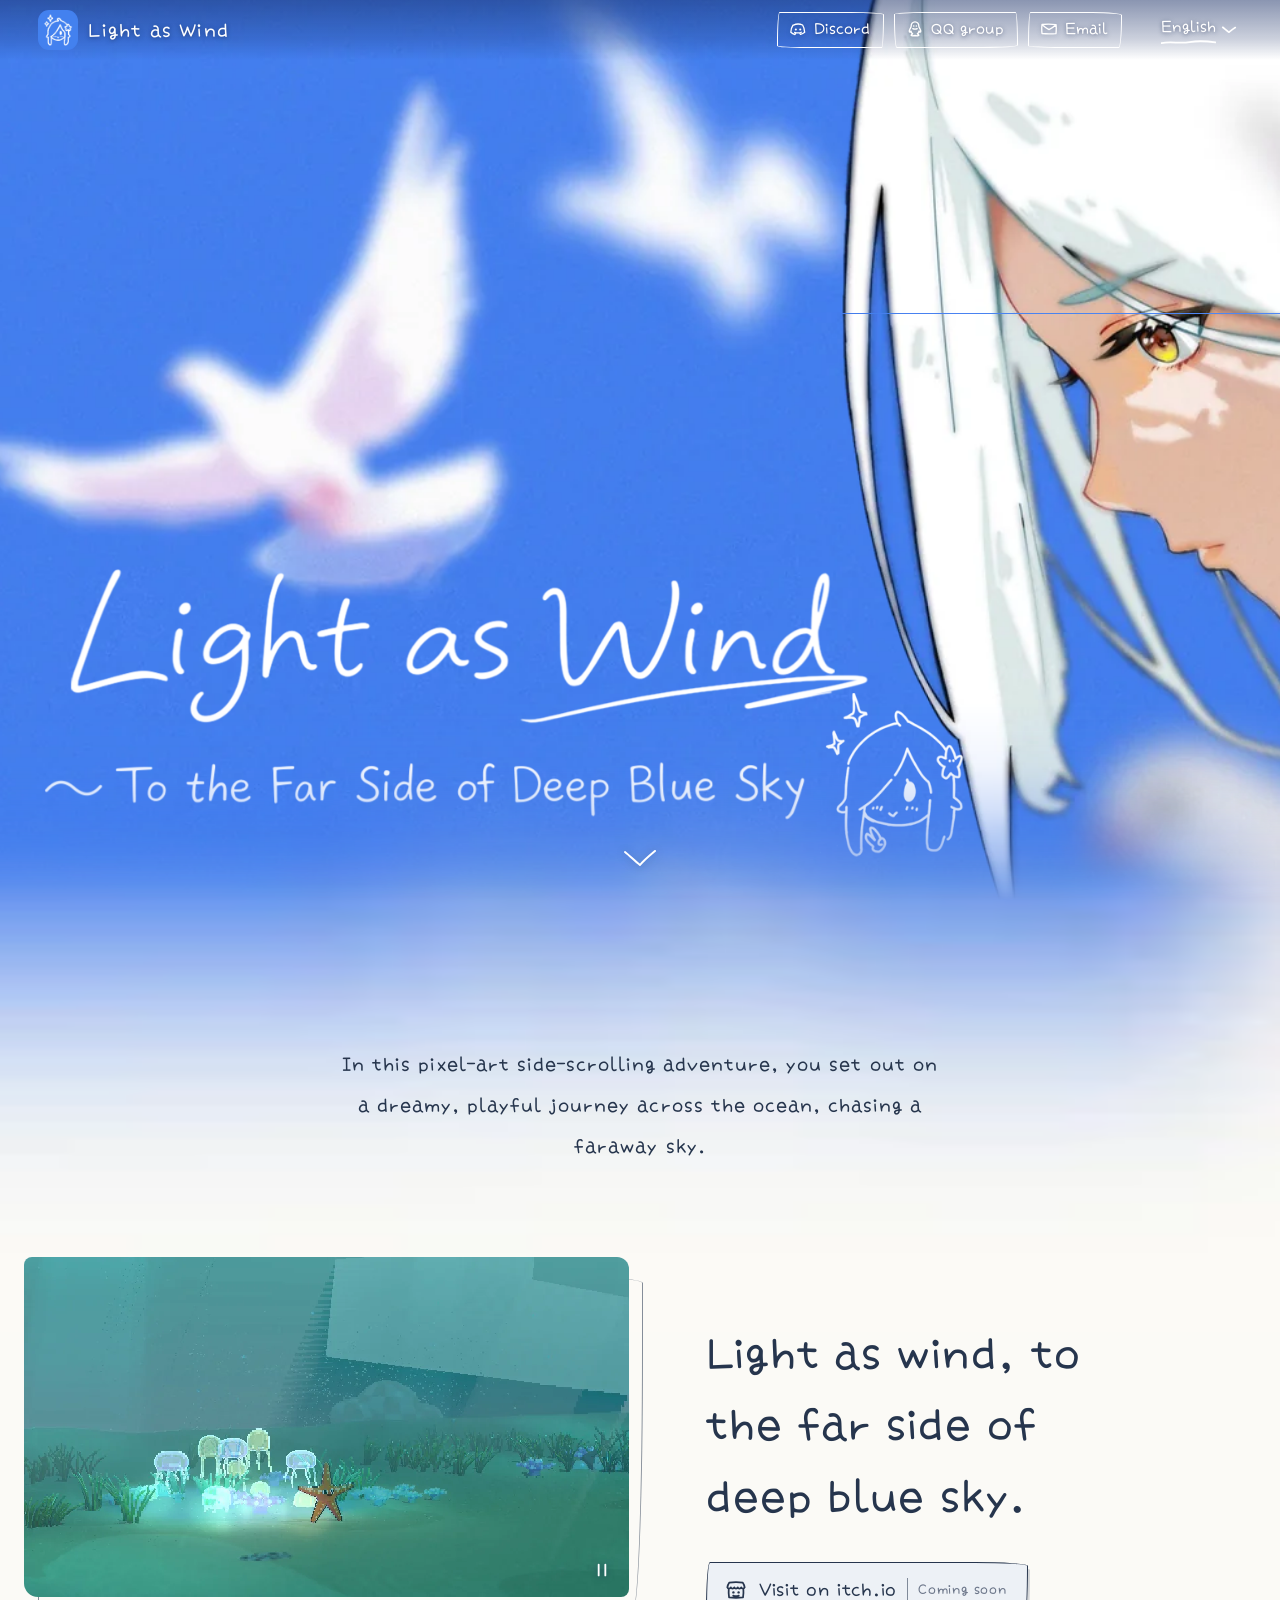
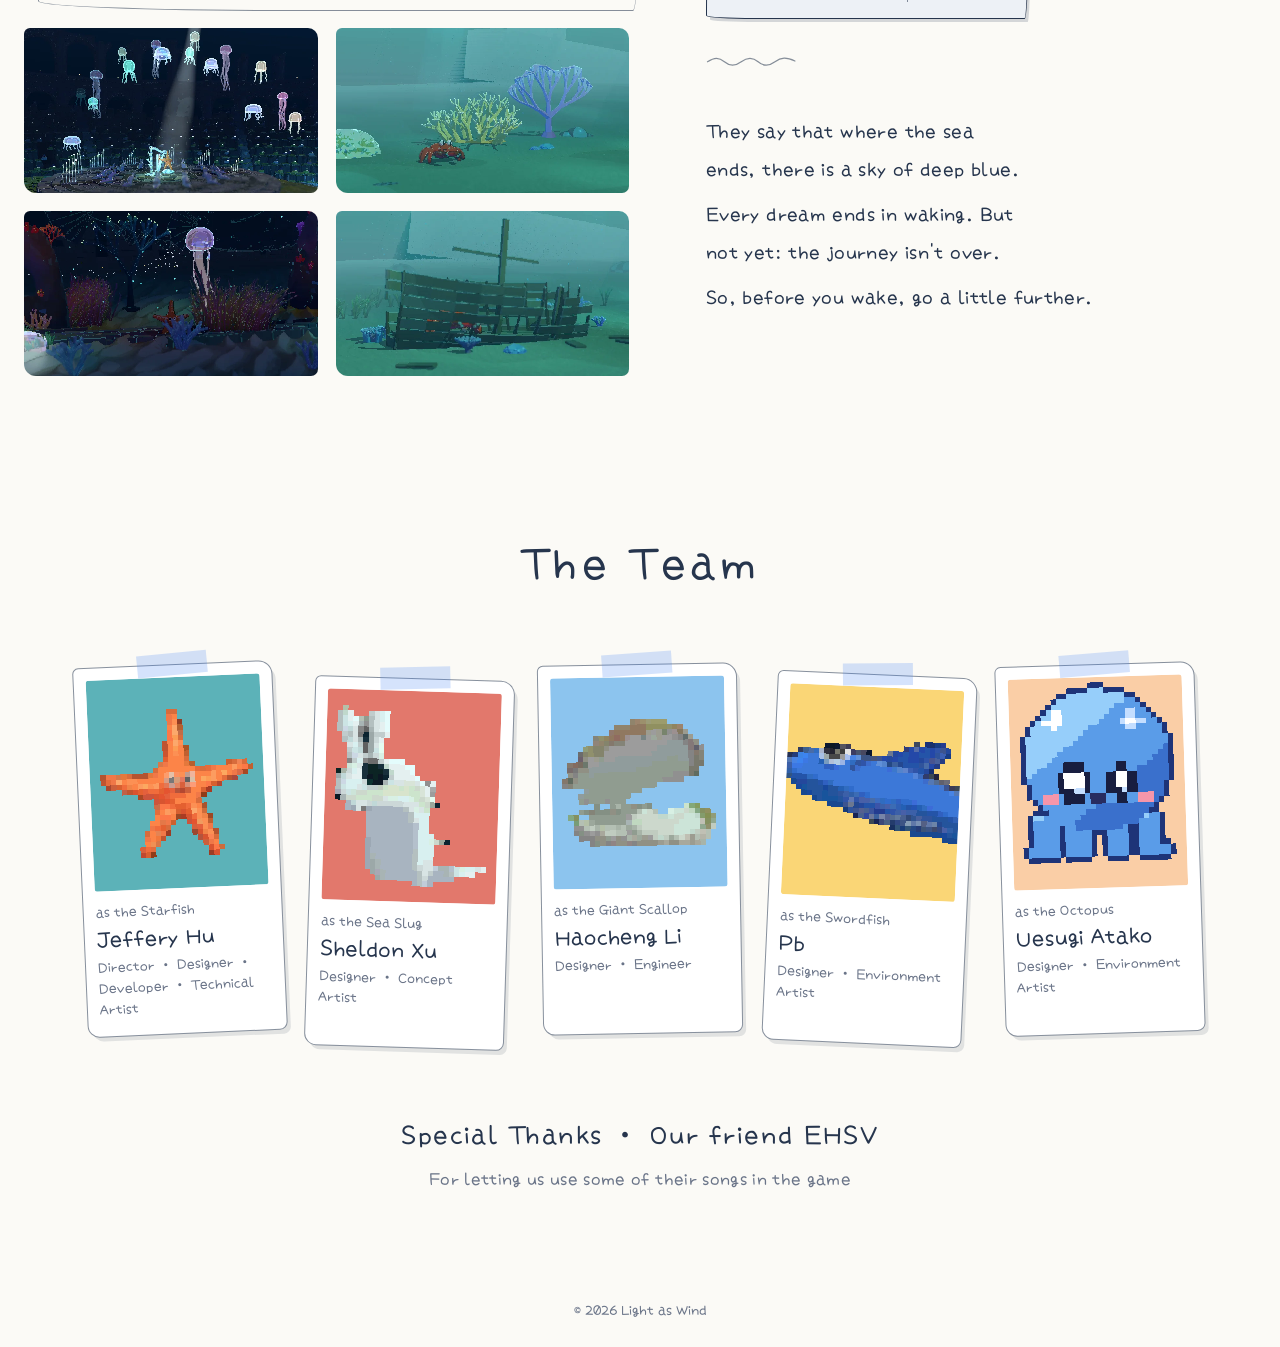
==== index.html @ ed479313 "Centre the two-line intro right under the poster Co-Authored-By: Claude Opus 5.5 <noreply@anthropic." ====
<!doctype html>
<html lang="zh-CN" data-lang="zh">
<head>
<meta charset="utf-8">
<meta name="viewport" content="width=device-width, initial-scale=1, viewport-fit=cover">
<title>愿此身如风 · Light as Wind</title>
<meta name="description" content="《愿此身如风》Light as Wind — 一款像素风横版冒险游戏：穿过海洋，追寻远方的天空。A dreamy pixel-art side-scrolling adventure across the ocean, toward a faraway sky.">
<link rel="canonical" href="https://lightaswind.com/">
<meta name="theme-color" content="#4381ef">
<meta name="color-scheme" content="light">

<meta property="og:type" content="website">
<meta property="og:site_name" content="Light as Wind · 愿此身如风">
<meta property="og:title" content="愿此身如风 · Light as Wind">
<meta property="og:description" content="愿此身如风，去往天空深蓝的彼方。A dreamy pixel-art side-scrolling adventure across the ocean, toward a faraway sky.">
<meta property="og:url" content="https://lightaswind.com/">
<meta property="og:image" content="https://lightaswind.com/og-en.jpg">
<meta property="og:image:width" content="1200">
<meta property="og:image:height" content="630">
<meta property="og:image:alt" content="Light as Wind poster: a white-haired girl in profile against a blue sky with white doves">
<meta property="og:locale" content="zh_CN">
<meta property="og:locale:alternate" content="en_US">
<meta name="twitter:card" content="summary_large_image">
<meta name="twitter:title" content="愿此身如风 · Light as Wind">
<meta name="twitter:description" content="Light as wind, to the far side of deep blue sky. A dreamy pixel-art side-scrolling adventure across the ocean.">
<meta name="twitter:image" content="https://lightaswind.com/og-en.jpg">

<link rel="icon" href="/favicon.ico" sizes="any">
<link rel="icon" href="/assets/icons/favicon-32.png" type="image/png" sizes="32x32">
<link rel="apple-touch-icon" href="/assets/icons/apple-touch-icon.png">
<link rel="manifest" href="/site.webmanifest">

<script>
  // Pick the language before first paint: saved choice, else the browser's.
  (function () {
    var ok = { zh: 1, en: 1, ja: 1, ko: 1 }, l = null;
    try { l = localStorage.getItem("law-lang"); } catch (e) {}
    if (!ok[l]) {
      var list = navigator.languages || [navigator.language || "en"];
      for (var i = 0; i < list.length && !ok[l]; i++) {
        var c = String(list[i]).toLowerCase().slice(0, 2);
        if (ok[c]) l = c;
      }
    }
    document.documentElement.setAttribute("data-lang", ok[l] ? l : "en");
  })();
</script>
<link rel="preload" href="/assets/fonts/xiaolai-subset.woff2" as="font" type="font/woff2" crossorigin>
<link rel="stylesheet" href="/assets/site.css">
</head>
<body>
<a class="skip" href="#play" data-i18n="skip">跳到正文</a>

<header class="site-head">
  <a class="brand" href="#top">
    <img src="/assets/icons/brand-96.png" width="40" height="40" alt="">
    <span class="brand-name" data-i18n="title">愿此身如风</span>
  </a>
  <!-- hand-drawn line icons (own drawings, stroke = currentColor) -->
  <nav class="head-links" aria-label="Community">
    <a class="hbtn" href="https://discord.gg/FENe6exc" rel="noopener" target="_blank">
      <svg class="ic" viewBox="0 0 24 24" aria-hidden="true"><path d="M6.6 7.3c3.5-1.7 7.3-1.7 10.9-.1 1.6 2.5 2.4 5.3 2.5 8.7-1.5 1.3-3.2 2.1-5 2.6l-1-1.7M9.4 16.8l-1 1.8c-1.8-.5-3.5-1.3-5-2.7.1-3.3 1-6.2 2.6-8.6M8 16c2.7 1 5.4 1 8.1-.1"/><circle class="dot" cx="9.4" cy="12.6" r="1.25"/><circle class="dot" cx="14.7" cy="12.6" r="1.25"/></svg>
      <span>Discord</span>
    </a>
    <button type="button" class="hbtn" data-copy="153707643" title="153707643">
      <svg class="ic" viewBox="0 0 24 24" aria-hidden="true"><path d="M12 3.4c-3 0-4.7 2.4-4.6 5.3 0 .9-.9 2.2-1.6 3.6-.8 1.6-1 3.3-.2 3.4.5.1 1.1-.6 1.5-1.3.3 1.5 1.1 2.7 2.1 3.4-1 .4-1.9 1-1.9 1.6 0 .8 2.3 1 4.7.4 2.4.6 4.7.4 4.7-.4 0-.6-.9-1.2-1.9-1.6 1-.7 1.8-1.9 2.1-3.4.4.7 1 1.4 1.5 1.3.8-.1.6-1.8-.2-3.4-.7-1.4-1.6-2.7-1.6-3.6.1-2.9-1.6-5.3-4.6-5.3zM9.3 11.6c1.8.8 3.6.8 5.4 0"/><circle class="dot" cx="10.5" cy="8.3" r=".95"/><circle class="dot" cx="13.6" cy="8.3" r=".95"/></svg>
      <span data-i18n="qq">QQ 群</span>
    </button>
    <a class="hbtn" href="mailto:3324557103@qq.com">
      <svg class="ic" viewBox="0 0 24 24" aria-hidden="true"><path d="M3.6 6.6c5.6-.7 11.3-.6 16.9.1.3 3.6.3 7.2-.1 10.8-5.6.6-11.2.6-16.8-.1-.4-3.6-.4-7.2 0-10.8zM4.1 7.3c2.6 2.3 5.2 4.1 7.9 5.5 2.8-1.4 5.5-3.3 8.1-5.6"/></svg>
      <span data-i18n="mail">邮箱</span>
    </a>
  </nav>
  <div class="lang">
    <button type="button" class="lang-btn" aria-haspopup="true" aria-expanded="false" aria-controls="lang-menu">
      <span class="lang-cur">中文</span>
      <svg class="chev" viewBox="0 0 20 12" aria-hidden="true"><path d="M3 3.5c2.4 1.9 4.6 3.9 7 5.6 2.3-1.9 4.5-3.8 7-5.3"/></svg>
    </button>
    <ul id="lang-menu" class="lang-menu" hidden>
      <li><button type="button" data-set-lang="zh" lang="zh-CN">中文</button></li>
      <li><button type="button" data-set-lang="en" lang="en">English</button></li>
      <li><button type="button" data-set-lang="ja" lang="ja">日本語</button></li>
      <li><button type="button" data-set-lang="ko" lang="ko">한국어</button></li>
    </ul>
  </div>
</header>
<p class="toast" role="status" aria-live="polite"></p>

<main>
  <!-- Page 1: the poster -->
  <section id="top" class="hero" aria-labelledby="game-title">
    <!-- The poster in layers (tools/poster_layers.py): sky with doves at the back, the girl, the line-art words in
         front. They drift apart a little with the pointer and with scrolling. -->
    <div class="stage" role="img" data-i18n-aria="posterAlt" aria-label="海报：蓝天下白发少女的侧脸，白鸽飞过">
      <div class="layer sky" data-depth="0.25"></div>
      <div class="layer girl" data-depth="0.6"></div>
      <div class="layer words" data-depth="1">
        <img class="w-title t-zh" src="/assets/img/title-zh.webp" width="1011" height="260" alt="">
        <img class="w-sub t-zh" src="/assets/img/subtitle-zh.webp" width="1011" height="260" alt="">
        <img class="w-title t-en" src="/assets/img/title-en.webp" width="1011" height="260" alt="">
        <img class="w-sub t-en" src="/assets/img/subtitle-en.webp" width="1011" height="260" alt="">
        <img class="w-mascot" src="/assets/img/mascot.webp" width="260" height="260" alt="">
      </div>
    </div>
    <h1 id="game-title" class="sr"><span data-i18n="title">愿此身如风</span> <span data-i18n="subtitle">～去往天空深蓝的彼方</span></h1>
    <a class="down" href="#play" data-i18n-aria="next" aria-label="下一页">
      <svg viewBox="0 0 40 24" aria-hidden="true"><path d="M5 6c5 4 10 9 15 13 4-5 9-9 15-14"/></svg>
    </a>
  </section>
  <!-- the poster's edge colours seeping down into the paper -->
  <div class="bleed" aria-hidden="true"></div>

  <!-- Page 2: story -->
  <section id="play" class="play" aria-labelledby="play-h">
    <div class="inner">
      <p class="lead" data-i18n="lead">在这款像素风横版冒险游戏中，你将踏上一段梦幻而有趣的旅程，
穿过海洋，追寻远方的天空。</p>
      <div class="story">
        <!-- STORY MEDIA (placeholders): swap assets/media/story.mp4 (+ story-poster.webp)
             and assets/img/story-{a,b,c,d}-*.webp with real footage / screenshots -->
        <div class="story-art">
          <figure class="clip">
            <video id="story-video" class="pixel" muted loop playsinline preload="metadata"
                   poster="/assets/media/story-poster.webp" width="896" height="504"
                   data-i18n-aria="clipAlt" aria-label="一群水母从海底缓缓上升">
              <source src="/assets/media/story.mp4" type="video/mp4">
            </video>
            <button type="button" class="playpause" aria-pressed="false" data-i18n-aria="pause" aria-label="暂停">
              <svg viewBox="0 0 24 24" aria-hidden="true"><path class="i-pause" d="M8 5.5v13M16 5.5v13"/><path class="i-play" d="M8 5.5l11 6.5-11 6.5z"/></svg>
            </button>
          </figure>
          <div class="shots">
            <a class="shot" href="/assets/img/story-a-1792.webp"><img class="pixel" src="/assets/img/story-a-896.webp" srcset="/assets/img/story-a-896.webp 896w, /assets/img/story-a-1792.webp 1792w" sizes="(min-width: 900px) 26vw, 46vw" width="896" height="504" loading="lazy" decoding="async" data-i18n-alt="altA" alt="幽暗的海底剧场里，一束光照着弹竖琴的玩偶海星，水母在四周漂浮"></a>
            <a class="shot" href="/assets/img/story-b-1792.webp"><img class="pixel" src="/assets/img/story-b-896.webp" srcset="/assets/img/story-b-896.webp 896w, /assets/img/story-b-1792.webp 1792w" sizes="(min-width: 900px) 26vw, 46vw" width="896" height="504" loading="lazy" decoding="async" data-i18n-alt="altB" alt="浅海的巨大珊瑚旁，一只红色螃蟹在沙地上爬行"></a>
            <a class="shot" href="/assets/img/story-c-1792.webp"><img class="pixel" src="/assets/img/story-c-896.webp" srcset="/assets/img/story-c-896.webp 896w, /assets/img/story-c-1792.webp 1792w" sizes="(min-width: 900px) 26vw, 46vw" width="896" height="504" loading="lazy" decoding="async" data-i18n-alt="altC" alt="漆黑的深海里，一只发光的水母漂过珊瑚丛"></a>
            <a class="shot" href="/assets/img/story-d-1792.webp"><img class="pixel" src="/assets/img/story-d-896.webp" srcset="/assets/img/story-d-896.webp 896w, /assets/img/story-d-1792.webp 1792w" sizes="(min-width: 900px) 26vw, 46vw" width="896" height="504" loading="lazy" decoding="async" data-i18n-alt="altD" alt="海底沉船的残骸旁，珊瑚和海草静静生长"></a>
          </div>
        </div>
        <div class="story-text">
          <h2 id="play-h" class="sr" data-i18n="aboutH">游戏简介</h2>
          <p class="motto" data-i18n="motto">愿此身如风，去往天空深蓝的彼方。</p>
          <!-- ITCH LINK: put the game's itch.io page URL in href (e.g. https://huxxshadow.itch.io/light-as-wind).
               While it is "#itch" the button shows "coming soon" and goes nowhere. -->
          <a class="itch-btn" href="#itch">
            <svg class="ic" viewBox="0 0 24 24" aria-hidden="true"><path d="M4 9.6c.2-1.7.8-3.1 1.7-4.4 4.2-.5 8.4-.5 12.6 0 .9 1.3 1.5 2.7 1.7 4.4M4 9.6c.5 1.4 2.6 1.4 3.2 0 .6 1.4 2.6 1.4 3.2 0 .6 1.4 2.6 1.4 3.2 0 .6 1.4 2.6 1.4 3.2 0 .6 1.4 2.6 1.4 3.2 0M5.3 11c-.2 2.6-.1 5.2.3 7.8 4.3.5 8.6.5 12.9 0 .4-2.6.5-5.2.3-7.8M9.4 17.2c1.7.7 3.5.7 5.2 0"/><circle class="dot" cx="9.6" cy="14.2" r="1.1"/><circle class="dot" cx="14.4" cy="14.2" r="1.1"/></svg>
            <span data-i18n="itchGo">前往 itch.io</span>
            <span class="soon-tag" data-i18n="soon">敬请期待</span>
            <svg class="arrow" viewBox="0 0 26 14" aria-hidden="true"><path d="M2 7.6c6.6-.6 13.2-.7 20-.3M17.4 2.6c1.8 1.6 3.5 3.1 5.4 4.6-1.9 1.4-3.7 3-5.5 4.6"/></svg>
          </a>
          <svg class="wave" viewBox="0 0 120 14" aria-hidden="true"><path d="M2 8c9-6 15-6 22 0s14 6 22 0 15-6 22 0 14 6 22 0 15-6 26-1"/></svg>
          <div class="poem">
            <p data-i18n="poem1">听说，海的尽头，
是一片深蓝色的天空。</p>
            <p data-i18n="poem2">梦总有醒来的时候。
但现在，旅途还没有结束。</p>
            <p data-i18n="poem3">所以啊，在醒来之前，
再往前走一点吧。</p>
          </div>
        </div>
      </div>

    </div>
  </section>

  <!-- Page 3: the team (names, roles and portraits are the game's own credits; portraits: tools/cast_portraits.py) -->
  <section id="team" class="team" aria-labelledby="team-h">
    <h2 id="team-h" data-i18n="teamH">制作成员</h2>
    <ul class="cards">
      <li class="card">
        <img class="pixel" src="/assets/img/cast-starfish.png" width="330" height="400" loading="lazy" decoding="async" alt="" >
        <p class="as" data-i18n="as_starfish">饰 · 海星</p>
        <p class="name">Jeffery Hu</p>
        <p class="roles" data-i18n="roles_jeff">导演 · 设计 · 开发 · 技术美术</p>
      </li>
      <li class="card">
        <img class="pixel" src="/assets/img/cast-slug.png" width="330" height="400" loading="lazy" decoding="async" alt="" >
        <p class="as" data-i18n="as_slug">饰 · 海蛞蝓</p>
        <p class="name">Sheldon Xu</p>
        <p class="roles" data-i18n="roles_sheldon">设计 · 原画</p>
      </li>
      <li class="card">
        <img class="pixel" src="/assets/img/cast-scallop.png" width="330" height="400" loading="lazy" decoding="async" alt="" >
        <p class="as" data-i18n="as_scallop">饰 · 大扇贝</p>
        <p class="name">Haocheng Li</p>
        <p class="roles" data-i18n="roles_haocheng">设计 · 工程师</p>
      </li>
      <li class="card">
        <img class="pixel" src="/assets/img/cast-swordfish.png" width="330" height="400" loading="lazy" decoding="async" alt="" >
        <p class="as" data-i18n="as_swordfish">饰 · 剑鱼</p>
        <p class="name">Pb</p>
        <p class="roles" data-i18n="roles_pb">设计 · 环境美术</p>
      </li>
      <li class="card">
        <img class="pixel" src="/assets/img/cast-octopus.png" width="330" height="400" loading="lazy" decoding="async" alt="" >
        <p class="as" data-i18n="as_octopus">饰 · 章鱼</p>
        <p class="name">Uesugi Atako</p>
        <p class="roles" data-i18n="roles_uesugi">设计 · 环境美术</p>
      </li>
    </ul>
    <p class="thanks"><span data-i18n="thanksT">特别鸣谢</span> · <span data-i18n="thanksW">好友 EHSV</span><br><span class="why" data-i18n="thanksY">感谢允许我们使用他的部分歌曲作为游戏配乐</span></p>
  </section>
  <footer class="foot">© 2026 Light as Wind</footer>
</main>

<script src="/assets/site.js" defer></script>
</body>
</html>
---- assets/site.css ----
/* Xiaolai (小赖字体) by LXGW, SIL OFL 1.1 — subset to the glyphs this site uses. */
@font-face {
  font-family: "Xiaolai";
  src: url(fonts/xiaolai-subset.woff2) format("woff2");
  font-weight: 400;
  font-display: swap;
}

:root {
  --sky: #4381ef;
  --paper: #fbfaf6;
  --ink: #26354d;
  --ink-soft: #6a7488;
  --line: rgba(38, 53, 77, .55);
  --font: "Xiaolai", "PingFang SC", "Microsoft YaHei", "Hiragino Sans", "Malgun Gothic", sans-serif;
  /* a hand-drawn stroke, used for underlines */
  --scribble: url("data:image/svg+xml,%3Csvg xmlns='http://www.w3.org/2000/svg' viewBox='0 0 100 8' preserveAspectRatio='none'%3E%3Cpath d='M1 5.5C18 3 34 6.5 52 4.2S83 2.8 99 4.6' fill='none' stroke='%2326354d' stroke-width='1.6' stroke-linecap='round' vector-effect='non-scaling-stroke'/%3E%3C/svg%3E");
  --scribble-white: url("data:image/svg+xml,%3Csvg xmlns='http://www.w3.org/2000/svg' viewBox='0 0 100 8' preserveAspectRatio='none'%3E%3Cpath d='M1 5.5C18 3 34 6.5 52 4.2S83 2.8 99 4.6' fill='none' stroke='white' stroke-width='1.8' stroke-linecap='round' vector-effect='non-scaling-stroke'/%3E%3C/svg%3E");
}

*, *::before, *::after { box-sizing: border-box; }
html { background: var(--paper); color: var(--ink); -webkit-text-size-adjust: 100%; scroll-behavior: smooth; }
body { margin: 0; font-family: var(--font); font-size: 17px; line-height: 1.7; background: var(--paper); }
img { display: block; max-width: 100%; height: auto; }
a { color: inherit; text-decoration: none; }
button { font: inherit; color: inherit; }
:focus-visible { outline: 1.5px dashed currentColor; outline-offset: 4px; border-radius: 4px; }
.sr { position: absolute !important; width: 1px; height: 1px; overflow: hidden; clip: rect(0 0 0 0); clip-path: inset(50%); white-space: nowrap; }
.skip { position: absolute; left: 12px; top: -60px; z-index: 20; padding: 6px 12px; background: var(--paper); }
.skip:focus { top: 12px; }

/* ---- Header: game icon, community links, languages ----
   Transparent with white handwriting over the poster; once past it, it
   turns into a strip of paper with ink writing and a pencil line below. */
.site-head {
  position: fixed; inset: 0 0 auto 0; z-index: 10;
  display: flex; align-items: center; gap: 8px clamp(12px, 2.4vw, 32px);
  padding: max(10px, env(safe-area-inset-top)) clamp(14px, 3vw, 40px) 10px;
  color: #fff; text-shadow: 0 1px 4px rgba(15, 30, 70, .55);
  transition: background-color .35s ease, color .35s ease, text-shadow .35s ease;
}
.site-head::after {
  content: ""; position: absolute; left: 0; right: 0; bottom: -4px; height: 8px; opacity: 0;
  background: var(--scribble) center / 100% 8px no-repeat; transition: opacity .35s ease;
}
/* over the poster: a soft shade from the top so white writing stays readable on the white hair */
.site-head { background: linear-gradient(rgba(22, 44, 100, .5), rgba(22, 44, 100, .22) 65%, rgba(22, 44, 100, 0)); }
.site-head.solid { background: rgba(251, 250, 246, .94); color: var(--ink); text-shadow: none; }
.site-head.solid::after { opacity: .7; }
@supports (backdrop-filter: blur(6px)) { .site-head.solid { background: rgba(251, 250, 246, .82); backdrop-filter: blur(6px); } }

.brand { display: flex; align-items: center; gap: 10px; margin-right: auto; }
.brand img { width: 40px; height: 40px; border-radius: 11px; }
.brand-name { font-size: 20px; letter-spacing: .06em; white-space: nowrap; }

.head-links { display: flex; align-items: center; gap: 8px 10px; }

/* icon + label buttons with a wobbly, hand-drawn outline */
.hbtn {
  display: inline-flex; align-items: center; gap: 6px; height: 36px; padding: 0 13px 2px 10px;
  font: inherit; font-size: 16px; color: inherit; text-shadow: inherit; cursor: pointer; white-space: nowrap;
  background: none; border: 1.5px solid currentColor;
  border-radius: 14px 180px 12px 160px / 160px 14px 180px 12px;
  transition: background-color .2s ease, transform .2s ease;
}
.hbtn:nth-child(2) { border-radius: 160px 12px 180px 14px / 12px 170px 14px 150px; }
.hbtn:nth-child(3) { border-radius: 12px 150px 16px 170px / 170px 16px 150px 12px; }
.hbtn:hover { background: rgba(255, 255, 255, .14); transform: rotate(-1.2deg); }
.site-head.solid .hbtn { border-color: var(--line); }
.site-head.solid .hbtn:hover { background: rgba(38, 53, 77, .06); }
.ic { width: 20px; height: 20px; flex: none; fill: none; stroke: currentColor; stroke-width: 1.6; stroke-linecap: round; stroke-linejoin: round; filter: drop-shadow(0 1px 2px rgba(15, 30, 70, .25)); }
.site-head.solid .ic { filter: none; }
.ic .dot { fill: currentColor; stroke: none; }

/* language: one word + a hand-drawn chevron; the list unfolds on a scrap of paper */
.lang { position: relative; }
.lang-btn {
  display: inline-flex; align-items: center; gap: 4px; height: 36px; padding: 0 4px 2px 8px;
  border: 0; background: none; font: inherit; font-size: 16px; color: inherit; text-shadow: inherit; cursor: pointer;
}
.lang-btn .lang-cur { padding-bottom: 4px; background: var(--scribble-white) center bottom / 100% 6px no-repeat; }
.site-head.solid .lang-btn .lang-cur { background-image: var(--scribble); }
.chev { width: 18px; height: 11px; fill: none; stroke: currentColor; stroke-width: 1.8; stroke-linecap: round; stroke-linejoin: round; transition: transform .2s ease; }
.lang-btn[aria-expanded="true"] .chev { transform: rotate(180deg); }
.lang-menu {
  position: absolute; right: -6px; top: calc(100% + 8px); margin: 0; padding: 8px 6px; list-style: none; min-width: 132px;
  background: var(--paper); color: var(--ink); text-shadow: none;
  border: 1.5px solid var(--line); border-radius: 14px 180px 12px 160px / 160px 14px 180px 12px;
  transform: rotate(.6deg);
}
.lang-menu[hidden] { display: none; }
.lang-menu button {
  display: block; width: 100%; padding: 6px 14px 8px; border: 0; background: none; cursor: pointer;
  font: inherit; font-size: 16px; color: var(--ink-soft); text-align: left;
}
.lang-menu button:hover, .lang-menu button:focus-visible { color: var(--ink); }
.lang-menu button[aria-pressed="true"] { color: var(--ink); }
.lang-menu button[aria-pressed="true"] span, .lang-menu button[aria-pressed="true"] { background: var(--scribble) left 14px bottom 3px / calc(100% - 28px) 6px no-repeat; }

.toast {
  position: fixed; left: 50%; top: 76px; z-index: 11; margin: 0; transform: translate(-50%, -6px);
  padding: 6px 16px 8px; background: var(--paper); color: var(--ink); font-size: 15px; white-space: nowrap;
  border: 1.4px solid var(--line); border-radius: 14px 120px 12px 110px / 110px 14px 120px 12px;
  opacity: 0; pointer-events: none; transition: opacity .25s ease, transform .25s ease;
}
.toast.show { opacity: 1; transform: translate(-50%, 0); }

/* Phones: icon + languages on the first row, community links on the second. */
@media (max-width: 720px) {
  .site-head { flex-wrap: wrap; padding-bottom: 8px; }
  .brand-name { display: none; }
  .brand img { width: 34px; height: 34px; border-radius: 9px; }
  .head-links { order: 3; width: 100%; justify-content: center; gap: 8px; }
  .hbtn { height: 32px; font-size: 14px; padding: 0 10px 2px 8px; }
  .ic { width: 18px; height: 18px; }
}

/* ---- Page 1: poster ---- */
.hero { position: relative; z-index: 1; height: 100vh; height: 100svh; min-height: 480px; overflow: hidden; }
main { overflow-x: clip; }
/* The stage is the poster's 16:9 frame, sized and placed exactly like a "cover, 0% 85%" background, so every
   layer lines up with the original. Positions inside are the poster's own pixels as percentages. */
.stage {
  --sw: max(100vw, 177.78svh);
  position: absolute; left: 0; width: var(--sw); height: calc(var(--sw) * .5625);
  top: calc((100svh - var(--sw) * .5625) * .85);
  -webkit-mask-image: linear-gradient(#000 0, #000 78%, rgba(0,0,0,.92) 85%, rgba(0,0,0,.75) 90%, rgba(0,0,0,.45) 95%, rgba(0,0,0,.15) 98.5%, transparent 100%);
          mask-image: linear-gradient(#000 0, #000 78%, rgba(0,0,0,.92) 85%, rgba(0,0,0,.75) 90%, rgba(0,0,0,.45) 95%, rgba(0,0,0,.15) 98.5%, transparent 100%);
}
.layer { position: absolute; inset: 0; will-change: transform; }
.sky { background: var(--sky) center / 100% 100% no-repeat; background-image: image-set(url(img/hero-sky-1280.webp) 1x, url(img/hero-sky-1920.webp) 2x); transform: scale(1.06); }
.girl { background: center / 100% 100% no-repeat; background-image: image-set(url(img/hero-girl-1280.webp) 1x, url(img/hero-girl-1920.webp) 2x); transform: scale(1.04); transform-origin: 100% 50%; }
@media (min-width: 1400px) {
  .sky { background-image: url(img/hero-sky-1920.webp); }
  .girl { background-image: url(img/hero-girl-1920.webp); }
}
.words img { position: absolute; display: none; height: auto; }
html[data-lang="zh"] .words .t-zh, html:not([data-lang="zh"]) .words .t-en { display: block; }
.words .w-title { left: 2.552%; top: 57.407%; width: 52.656%; }
.words .w-sub.t-zh { left: 2.604%; top: 72.963%; width: 52.656%; }
.words .w-sub.t-en { left: 1.927%; top: 73.889%; width: 52.656%; }
.words .w-mascot { display: block; left: 49.479%; top: 75.926%; width: 13.542%; }
/* the words come in once, softly; the little mascot then keeps floating */
.words .w-title { animation: rise 1.2s .25s cubic-bezier(.2,.7,.2,1) both; }
.words .w-sub { animation: rise 1.2s .55s cubic-bezier(.2,.7,.2,1) both; }
.words .w-mascot { animation: rise 1.2s .85s cubic-bezier(.2,.7,.2,1) both, float 5s 2.1s ease-in-out infinite; }
@keyframes rise { from { opacity: 0; transform: translateY(14px); filter: blur(3px); } to { opacity: 1; transform: none; filter: none; } }
@keyframes float { 50% { transform: translateY(-4%) rotate(-2deg); } }

/* The poster's colours keep seeping down: just the colours of its bottom
   edge (no shapes), blended into the paper under the first screen. */
.bleed { position: relative; height: 0; }
.bleed::before {
  content: ""; position: absolute; left: 0; right: 0; top: -24vh; height: 72vh;
  /* same width and left alignment as the poster (cover, anchored left) so colours line up */
  background: url(img/bleed.webp) left top / max(100vw, 177.78vh) 100% no-repeat;
  pointer-events: none;
}
.down {
  position: absolute; left: 50%; bottom: max(22px, env(safe-area-inset-bottom)); margin-left: -24px;
  width: 48px; height: 40px; display: grid; place-items: center; color: #fff;
  filter: drop-shadow(0 1px 4px rgba(20, 40, 90, .35));
  animation: bob 2.6s ease-in-out infinite;
}
.down svg { width: 40px; height: 24px; fill: none; stroke: currentColor; stroke-width: 2; stroke-linecap: round; stroke-linejoin: round; }
@keyframes bob { 50% { transform: translateY(5px); } }

/* Portrait screens: the girl's profile cropped at the top, the words stacked over the sky below it. */
@media (max-aspect-ratio: 1/1) {
  .hero { background: linear-gradient(var(--sky) 0, var(--sky) 74%, #a9c6f6 90%, #dce7f8 100%); }
  .stage { inset: 0; width: auto; height: auto; -webkit-mask-image: none; mask-image: none; }
  .sky, .girl { bottom: auto; height: 64%; background-size: cover; background-position: 72% top; }
  .sky { background-image: image-set(url(img/hero-sky-p-520.webp) 1x, url(img/hero-sky-p-780.webp) 2x); }
  .girl { background-image: image-set(url(img/hero-girl-p-520.webp) 1x, url(img/hero-girl-p-780.webp) 2x); transform-origin: 70% 30%; 
    -webkit-mask-image: linear-gradient(#000 0, #000 62%, transparent 100%); mask-image: linear-gradient(#000 0, #000 62%, transparent 100%); }
  .sky::after { content: ""; position: absolute; inset: auto 0 -1px 0; height: 35%; background: linear-gradient(transparent, var(--sky)); }
  .words { top: 56%; bottom: auto; padding: 0 24px; }
  .words img, .words .w-title, .words .w-sub.t-zh, .words .w-sub.t-en { position: relative; left: auto; top: auto; margin: 0 auto; }
  .words .w-title { width: min(100%, 520px); }
  .words .w-sub { width: min(86%, 440px); margin-top: -5%; }
  .words .w-mascot { display: none; }
  .bleed::before { top: 0; height: 40vh; background: linear-gradient(#dce7f8, var(--paper)); }
  .down { color: var(--ink); filter: none; }
}

@media (prefers-reduced-motion: reduce) {
  .words .w-title, .words .w-sub, .words .w-mascot { animation: none; }
}

/* ---- Page 2: paper ---- */
.play {
  position: relative; z-index: 1;
  min-height: 100vh; min-height: 100svh; display: flex; flex-direction: column;
  padding: 0 24px; text-align: center;
  word-break: keep-all; overflow-wrap: anywhere; /* break CJK at punctuation, not mid-phrase */
}
.play .inner { flex: 1; display: flex; flex-direction: column; align-items: center; justify-content: center; padding: clamp(96px, 16vh, 180px) 0 24px; }

/* ---- Story ---- */
/* the opening two lines, centred right under the poster */
.lead {
  margin: 0 auto clamp(64px, 10vh, 112px); max-width: 24em; text-align: center; color: var(--ink);
  font-size: clamp(18px, 1.6vw, 23px); line-height: 2; letter-spacing: .05em; text-wrap: balance;
  white-space: pre-line;
}
html[data-lang="zh"] .lead { max-width: 32em; } /* two lines: the journey, then the sea and the sky */
.motto {
  margin: clamp(48px, 8vh, 84px) 0 0; max-width: 12em;
  font-size: clamp(30px, 3.6vw, 46px); line-height: 1.55; letter-spacing: .08em; text-wrap: balance;
}
/* itch.io button: the one "call to action", drawn by hand like the rest */
.itch-btn {
  display: inline-flex; align-items: center; gap: 10px; margin-top: clamp(22px, 3.5vh, 34px);
  padding: 10px 20px 12px 16px; color: var(--ink); font-size: clamp(18px, 1.5vw, 21px); letter-spacing: .04em;
  border: 1.8px solid var(--ink); border-radius: 16px 220px 14px 200px / 200px 16px 220px 14px;
  background: rgba(67, 129, 239, .07);
  box-shadow: 3px 4px 0 -1px rgba(38, 53, 77, .18); /* a pencil shadow, offset like a second stroke */
  transition: transform .2s ease, background-color .2s ease, box-shadow .2s ease;
}
.itch-btn .ic { width: 26px; height: 26px; filter: none; }
.itch-btn .arrow { width: 24px; height: 13px; fill: none; stroke: currentColor; stroke-width: 1.8; stroke-linecap: round; stroke-linejoin: round; transition: transform .2s ease; }
.itch-btn:hover { transform: rotate(-1.5deg) translateY(-1px); background: rgba(67, 129, 239, .13); box-shadow: 4px 6px 0 -1px rgba(38, 53, 77, .2); }
.itch-btn:hover .arrow { transform: translateX(4px); }
.itch-btn .soon-tag { display: none; font-size: 14px; color: var(--ink-soft); padding-left: 10px; border-left: 1.4px solid var(--line); }
/* no itch.io page yet: say so, and don't pretend to go anywhere */
.itch-btn[href="#itch"] { cursor: default; }
.itch-btn[href="#itch"] .soon-tag { display: inline; }
.itch-btn[href="#itch"] .arrow { display: none; }
.wave { display: block; width: 92px; height: 12px; margin: clamp(28px, 4vh, 40px) auto clamp(48px, 8vh, 80px); fill: none; stroke: var(--line); stroke-width: 1.6; stroke-linecap: round; }

/* Chinese & Japanese: the three lines read top-to-bottom, right-to-left,
   each column a little lower than the last, like something drifting. */
.poem {
  writing-mode: vertical-rl; display: flex; flex-direction: column; gap: clamp(28px, 4vw, 52px);
  color: var(--ink); font-size: clamp(18px, 1.5vw, 21px); line-height: 2.1; letter-spacing: .16em;
}
.poem p { margin: 0; white-space: pre-line; text-align: start; }
.poem p:nth-child(2) { padding-inline-start: 2.2em; }
.poem p:nth-child(3) { padding-inline-start: 4.4em; }
html[data-lang="en"] .poem, html[data-lang="ko"] .poem {
  writing-mode: horizontal-tb; flex-direction: column; gap: 6px; letter-spacing: .02em; line-height: 2;
  max-width: 26em; text-align: center;
}
html[data-lang="en"] .poem p, html[data-lang="ko"] .poem p { max-inline-size: none; padding: 0; text-align: center; text-wrap: balance; }
html[data-lang="en"] .motto { letter-spacing: .02em; max-width: 16em; }


.foot { text-align: center; padding: 12px 0 max(24px, env(safe-area-inset-bottom)); font-size: 14px; color: var(--ink-soft); }


/* ---- Page 3: the team, as taped-on cast cards ---- */
.team { position: relative; z-index: 1; padding: clamp(96px, 14vh, 160px) 24px clamp(64px, 10vh, 112px); text-align: center; }
.team h2 { margin: 0; font-weight: 400; font-size: clamp(30px, 3.6vw, 44px); letter-spacing: .1em; }
.cards { list-style: none; margin: clamp(48px, 7vh, 72px) auto 0; padding: 0; max-width: 1200px;
  display: flex; flex-wrap: wrap; justify-content: center; gap: 40px 30px; }
.card {
  position: relative; width: 200px; padding: 12px 12px 16px; background: #fff; text-align: left;
  border: 1.5px solid var(--line); border-radius: 6px 14px 8px 12px;
  box-shadow: 4px 5px 0 -1px rgba(38, 53, 77, .12);
  transition: transform .3s ease;
}
.card:nth-child(1) { transform: rotate(-2.5deg); }
.card:nth-child(2) { transform: rotate(1.8deg) translateY(14px); }
.card:nth-child(3) { transform: rotate(-1deg); }
.card:nth-child(4) { transform: rotate(2.6deg) translateY(10px); }
.card:nth-child(5) { transform: rotate(-1.8deg); }
.card:hover { transform: rotate(0) translateY(-4px); }
.card::before { /* a strip of tape */
  content: ""; position: absolute; left: 50%; top: -12px; width: 70px; height: 22px; margin-left: -35px;
  background: rgba(67, 129, 239, .22); transform: rotate(-3deg);
}
.card img { width: 100%; height: auto; aspect-ratio: 33 / 40; border-radius: 3px; image-rendering: pixelated; }
.card .as { margin: 10px 0 0; font-size: 14px; color: var(--ink-soft); }
.card .name { margin: 0; font-size: 22px; line-height: 1.3; }
.card .roles { margin: 4px 0 0; font-size: 14px; line-height: 1.5; color: var(--ink-soft); }
.thanks { margin: clamp(64px, 9vh, 96px) 0 0; font-size: clamp(22px, 2vw, 28px); letter-spacing: .06em; line-height: 1.6; }
.thanks .why { display: inline-block; margin-top: 6px; font-size: clamp(16px, 1.35vw, 19px); letter-spacing: .02em; color: var(--ink-soft); }
@media (max-width: 720px) {
  .cards { gap: 30px 16px; }
  .card { width: calc(50% - 10px); padding: 8px 8px 12px; }
  .card .name { font-size: 18px; }
  .card .roles, .card .as { font-size: 12.5px; }
}

@media (prefers-reduced-motion: reduce) {
  html { scroll-behavior: auto; }
  *, *::before, *::after { transition: none !important; animation: none !important; }
}

/* Latin and Hangul run longer per line than CJK */
html[data-lang="en"] .lead, html[data-lang="ko"] .lead { max-width: 30em; }
html[data-lang="en"] .poem, html[data-lang="ko"] .poem { max-width: 32em; }

/* ---- Story: picture on the left, words on the right ---- */
.story { width: 100%; max-width: 1240px; display: grid; grid-template-columns: minmax(0, 1fr); gap: clamp(40px, 6vh, 64px); align-items: center; }
/* video on top, then the two screenshots, each a little smaller and
   nudged left / right like photos laid on a page */
.story-art {
  position: relative; margin: 0 auto; width: 100%; max-width: 720px;
  display: flex; flex-direction: column; gap: clamp(18px, 2.4vw, 32px);
}
.story-art .clip::before { /* a loose pencil frame, offset behind the video */
  content: ""; position: absolute; inset: 14px -14px -14px 14px; z-index: -1;
  border: 1.6px solid var(--line); border-radius: 12px 260px 10px 240px / 240px 12px 260px 10px;
}
.shots { display: grid; grid-template-columns: 1fr 1fr; gap: clamp(10px, 1.4vw, 18px); }
.story-art .clip { position: relative; z-index: 1; margin: 0; }
.story-art video, .story-art .shot img {
  display: block; width: 100%; height: auto; aspect-ratio: 16 / 9; object-fit: cover; background: #2f6f73;
}
.story-art video { border-radius: 8px 12px 8px 14px; }
.story-art .shot { position: relative; z-index: 1; display: block; overflow: hidden; border-radius: 6px 10px 7px 12px; }
.story-art .shot img { transition: transform .5s ease; }
.story-art .shot:hover img { transform: scale(1.03); }
.playpause {
  position: absolute; right: 10px; bottom: 10px; width: 34px; height: 34px; border: 0; cursor: pointer;
  display: grid; place-items: center; color: #fff; background: none;
  filter: drop-shadow(0 1px 3px rgba(20, 40, 90, .6));
}
.playpause svg { width: 20px; height: 20px; fill: none; stroke: currentColor; stroke-width: 2.2; stroke-linecap: round; stroke-linejoin: round; }
.playpause .i-play { display: none; }
.playpause[aria-pressed="true"] .i-play { display: block; }
.playpause[aria-pressed="true"] .i-pause { display: none; }
.pixel { image-rendering: pixelated; }
.story-text { display: flex; flex-direction: column; align-items: center; }

@media (min-width: 900px) {
  .story { grid-template-columns: minmax(0, 1.1fr) minmax(0, 1fr); gap: clamp(56px, 6vw, 112px); align-items: center; }
  .story-text { align-items: flex-start; text-align: left; }
  .story-text .wave { margin-left: 0; }
  .story-text .motto { margin-top: 0; }
  .story-text .wave { margin-bottom: clamp(36px, 5vh, 56px); }
  html[data-lang="en"] .poem p, html[data-lang="ko"] .poem p { text-align: left; }
  html[data-lang="en"] .poem, html[data-lang="ko"] .poem { text-align: left; }
}
@media (min-width: 900px) { html[data-lang="zh"] .story-text .poem, html[data-lang="ja"] .story-text .poem { width: fit-content; } }
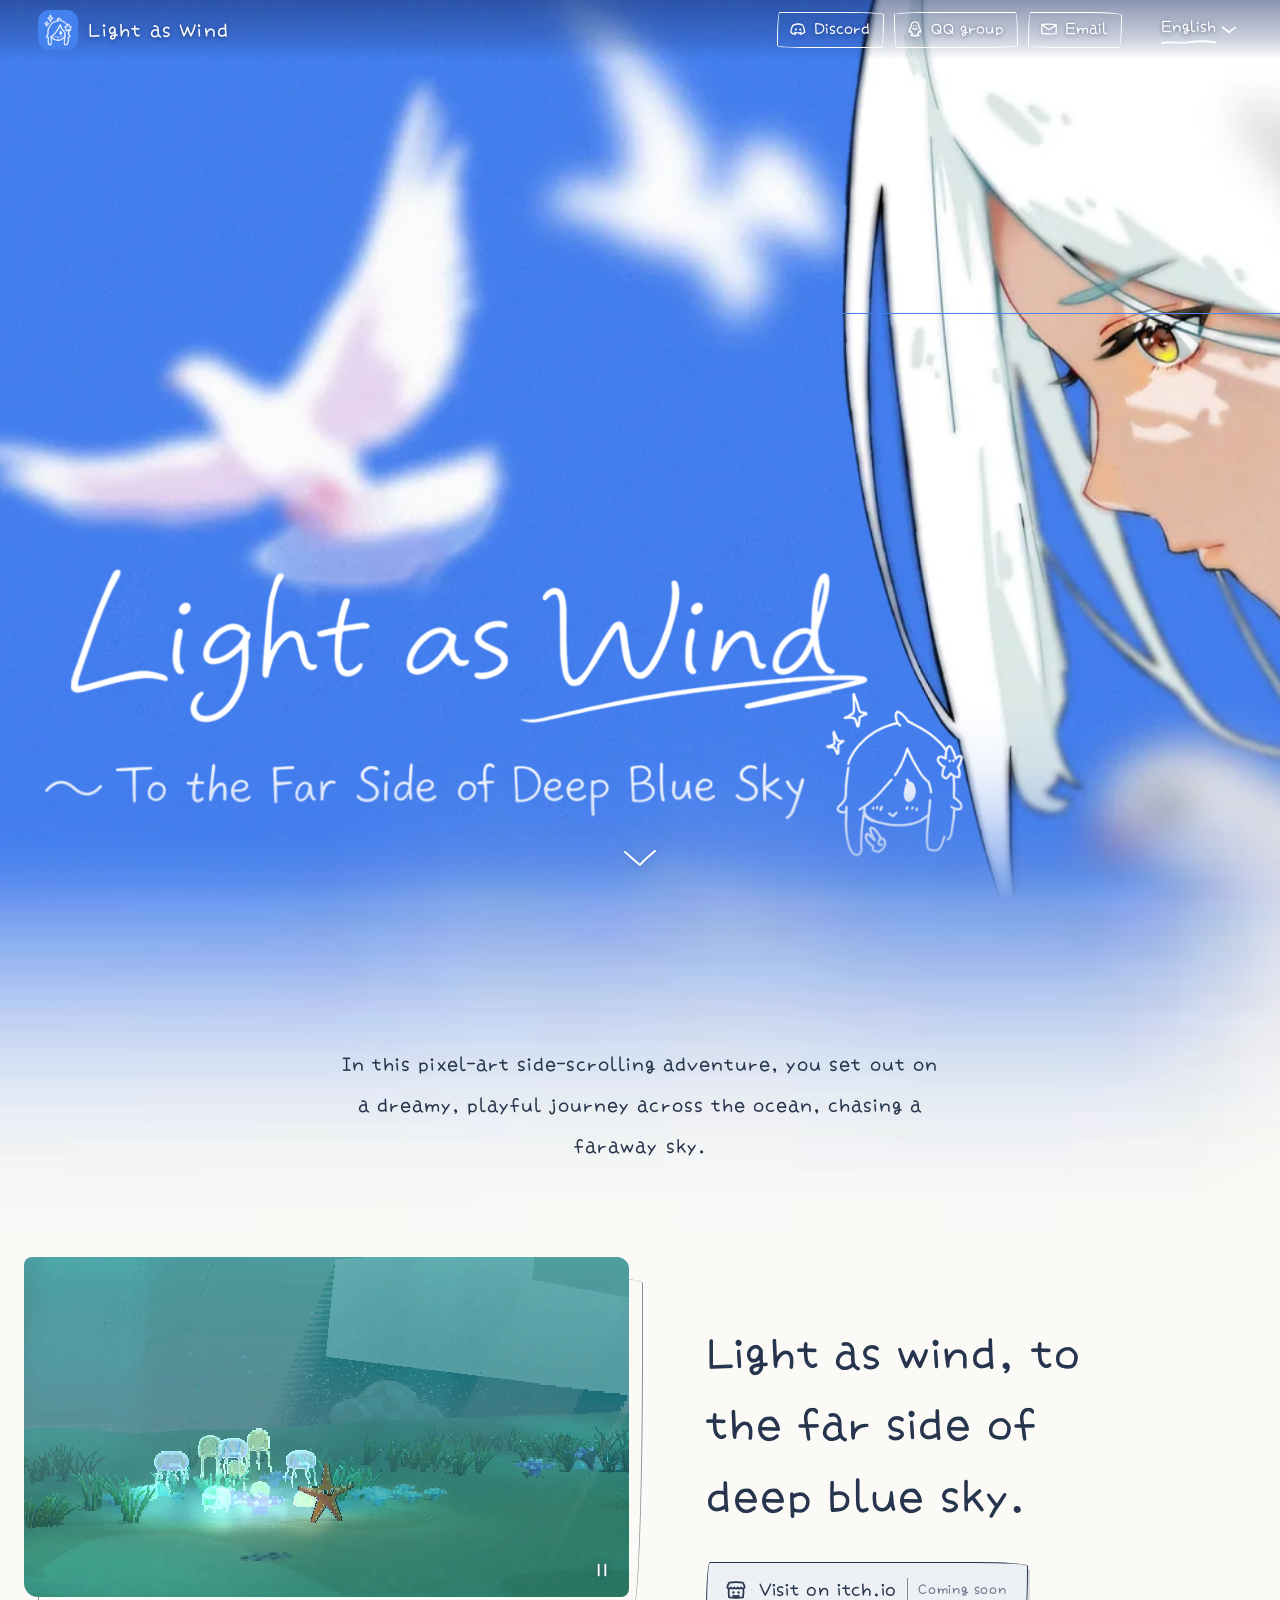
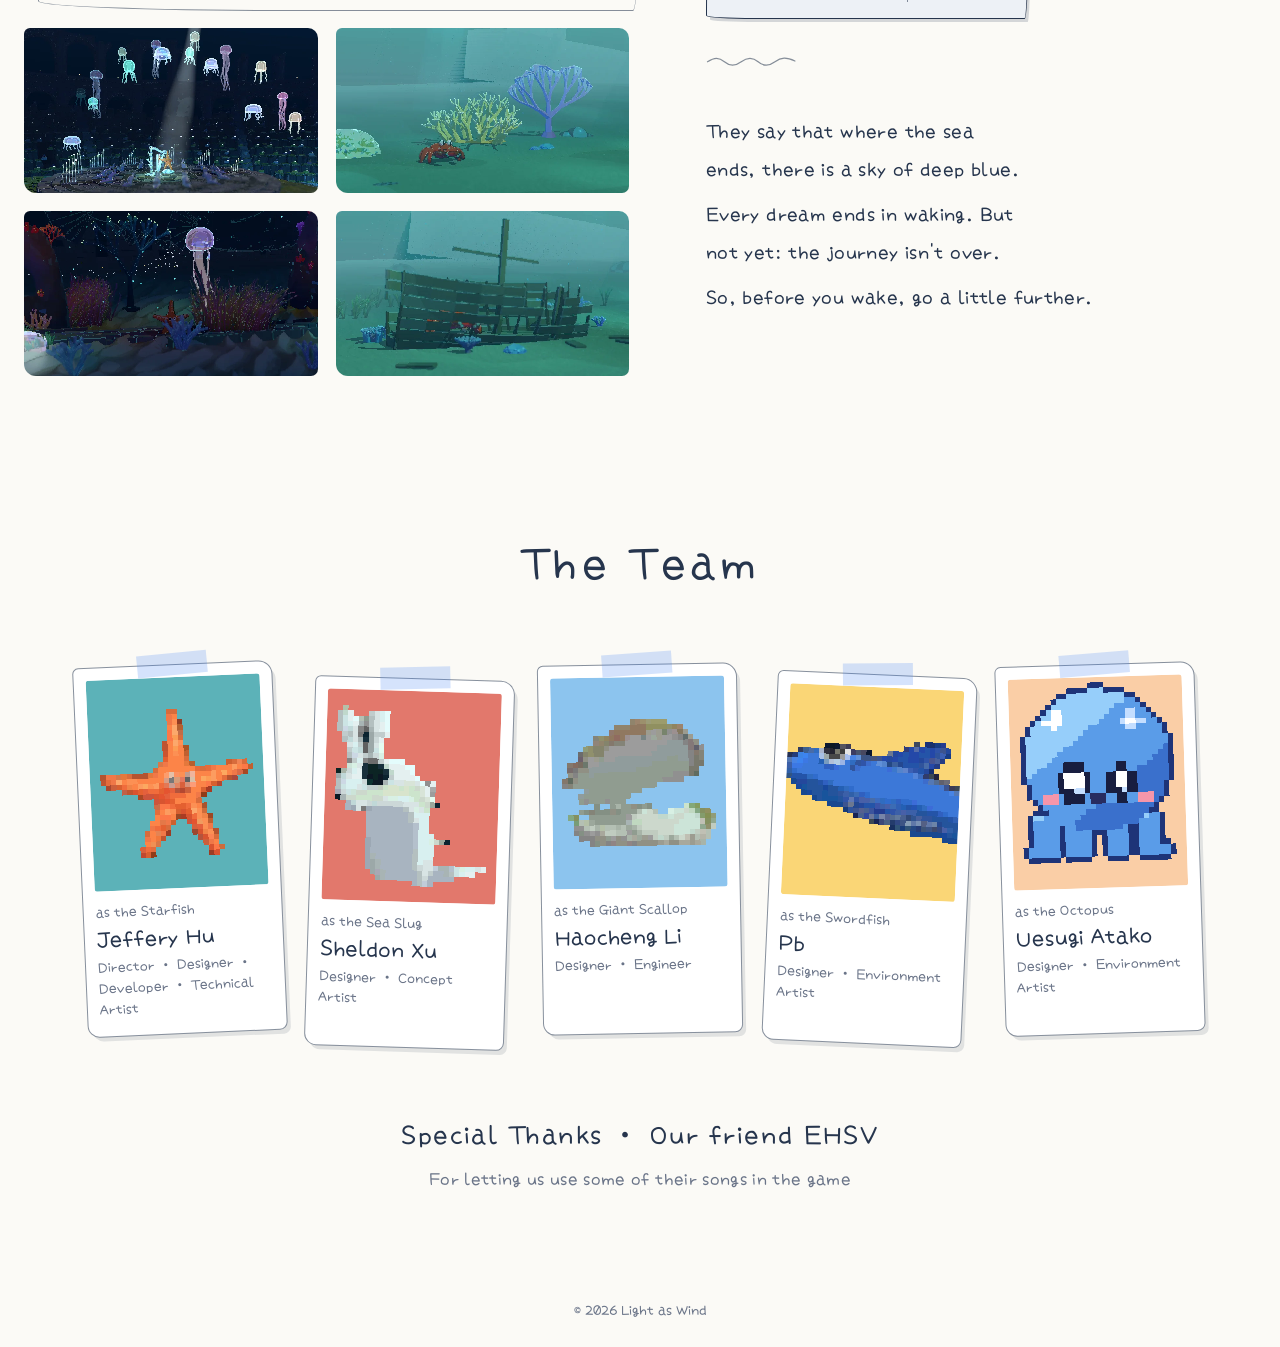
==== commit 2890a656: "Tab title is the game's name in the page's language zh 愿此身如风, en Light as Wind, ja この身、風のごとく, ko 이 몸" ====
--- a/index.html
+++ b/index.html
@@ -3,7 +3,7 @@
 <head>
 <meta charset="utf-8">
 <meta name="viewport" content="width=device-width, initial-scale=1, viewport-fit=cover">
-<title>愿此身如风 · Light as Wind</title>
+<title>愿此身如风</title>
 <meta name="description" content="《愿此身如风》Light as Wind — 一款像素风横版冒险游戏：穿过海洋，追寻远方的天空。A dreamy pixel-art side-scrolling adventure across the ocean, toward a faraway sky.">
 <link rel="canonical" href="https://lightaswind.com/">
 <meta name="theme-color" content="#4381ef">
@@ -42,7 +42,10 @@
         if (ok[c]) l = c;
       }
     }
-    document.documentElement.setAttribute("data-lang", ok[l] ? l : "en");
+    l = ok[l] ? l : "en";
+    document.documentElement.setAttribute("data-lang", l);
+    // the tab shows the game's name in the page's language, from the first paint
+    document.title = { zh: "愿此身如风", en: "Light as Wind", ja: "この身、風のごとく", ko: "이 몸 바람처럼" }[l];
   })();
 </script>
 <link rel="preload" href="/assets/fonts/xiaolai-subset.woff2" as="font" type="font/woff2" crossorigin>
--- a/assets/site.css
+++ b/assets/site.css
@@ -334,3 +334,29 @@
   html[data-lang="en"] .poem, html[data-lang="ko"] .poem { text-align: left; }
 }
 @media (min-width: 900px) { html[data-lang="zh"] .story-text .poem, html[data-lang="ja"] .story-text .poem { width: fit-content; } }
+
+/* ---- Gentle motion on the way down (added by site.js only when motion is welcome) ----
+   Things surface as they come into view, like something rising through water; the hand-drawn lines draw
+   themselves; the cards land on the page one after another. Uses the separate translate / scale properties so
+   each element's own rotate / transform stays as it is. */
+.reveal { opacity: 0; translate: 0 22px; transition: opacity .9s ease, translate 1.1s cubic-bezier(.2, .7, .2, 1); }
+.reveal.in { opacity: 1; translate: 0 0; }
+.card.reveal { translate: 0 -26px; scale: 1.04; transition: opacity .7s ease, translate .8s cubic-bezier(.3, 1.4, .5, 1), scale .8s ease, transform .3s ease; }
+.card.reveal.in { translate: 0 0; scale: 1; }
+.card.reveal::before { opacity: 0; transition: opacity .4s ease .5s; }  /* the tape goes on once the card has landed */
+.card.reveal.in::before { opacity: 1; }
+.poem p.reveal { translate: 0 -16px; }   /* the columns are read downwards: they drift down into place */
+.poem p.reveal.in { translate: 0 0; }
+
+/* the wave and the pencil frame draw themselves */
+.draw path { stroke-dasharray: 1; stroke-dashoffset: 1; transition: stroke-dashoffset 1.6s cubic-bezier(.5, 0, .3, 1) .3s; }
+.draw.in path { stroke-dashoffset: 0; }
+.story-art.reveal .clip::before { clip-path: inset(0 100% 100% 0); transition: clip-path 1.4s cubic-bezier(.5, 0, .3, 1) .5s; }
+.story-art.reveal.in .clip::before { clip-path: inset(0 0 0 0); }
+
+/* small touches */
+.brand img { transition: rotate .4s cubic-bezier(.3, 1.6, .5, 1); }
+.brand:hover img { rotate: -8deg; }
+.card:active { scale: .98; }
+.story-art .shot img { transition: transform .6s ease, filter .6s ease; }
+.story-art .shot:hover img { filter: saturate(1.12) brightness(1.04); }
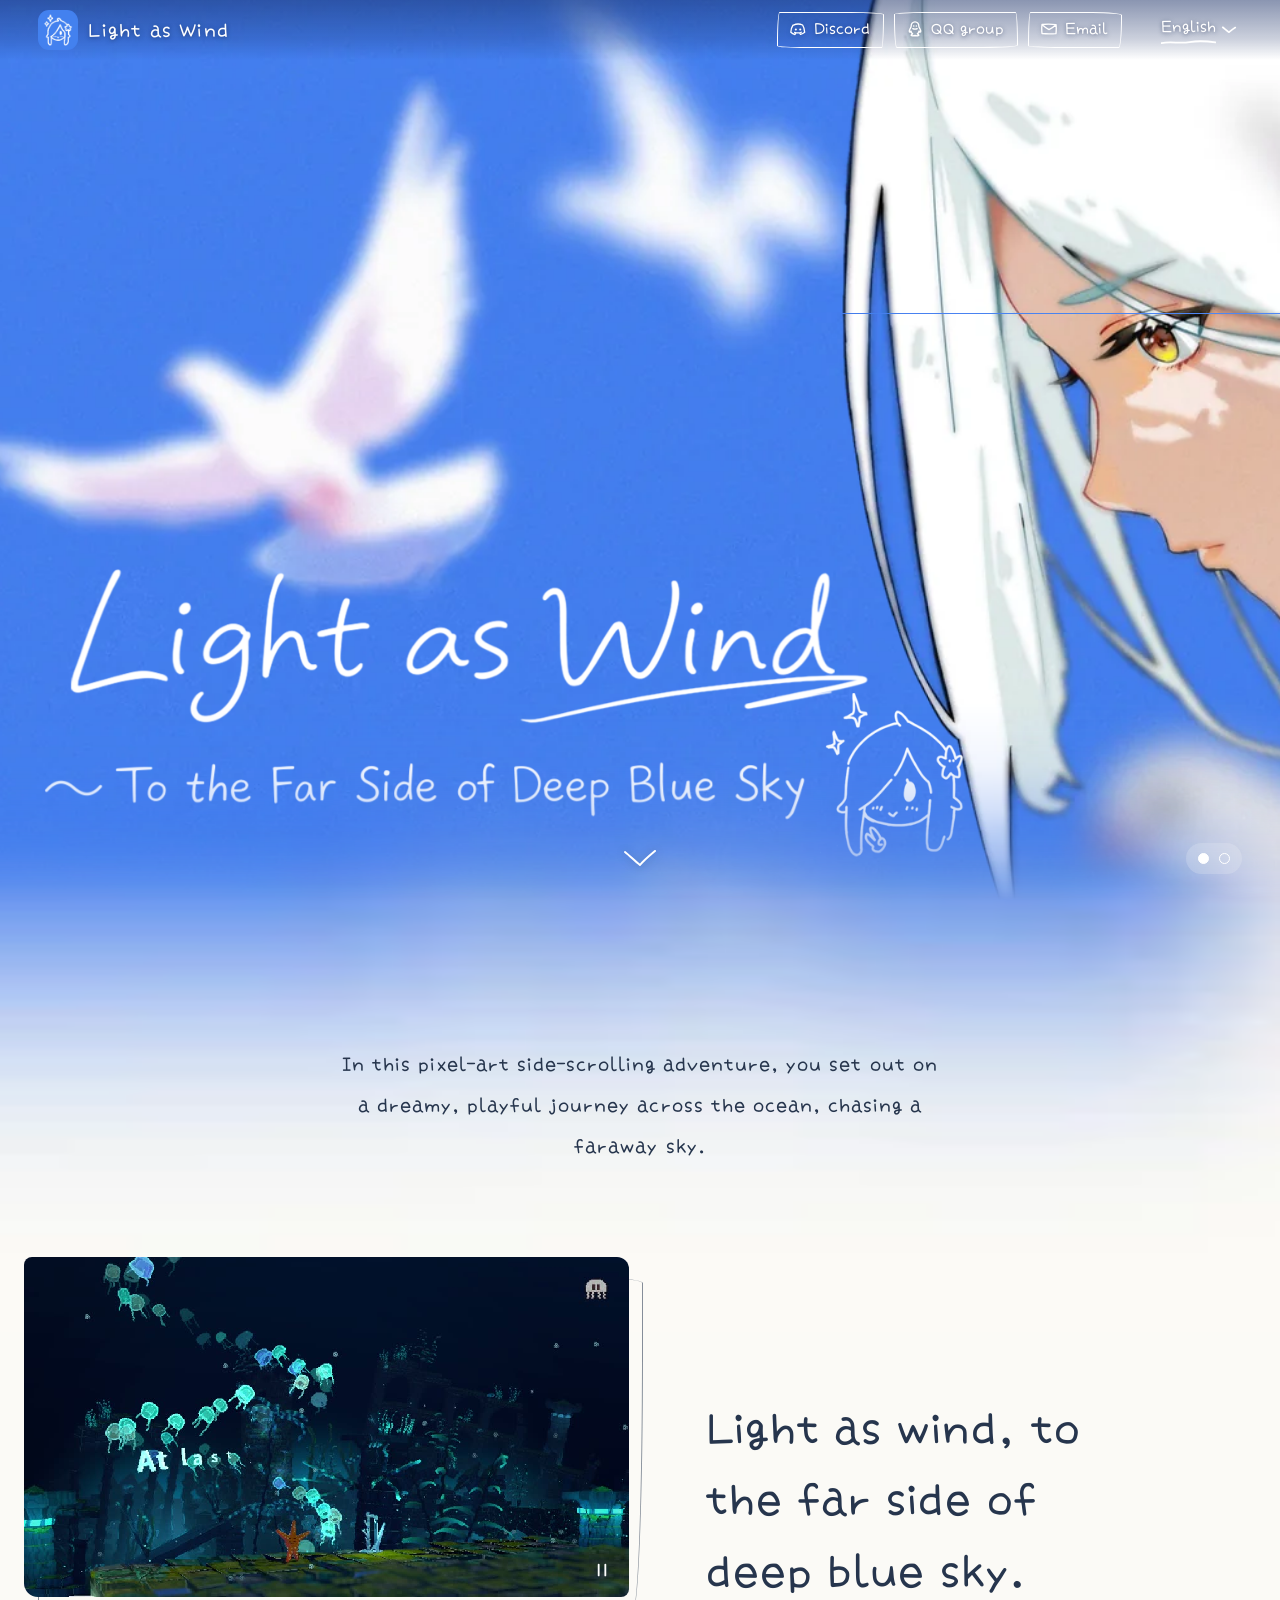
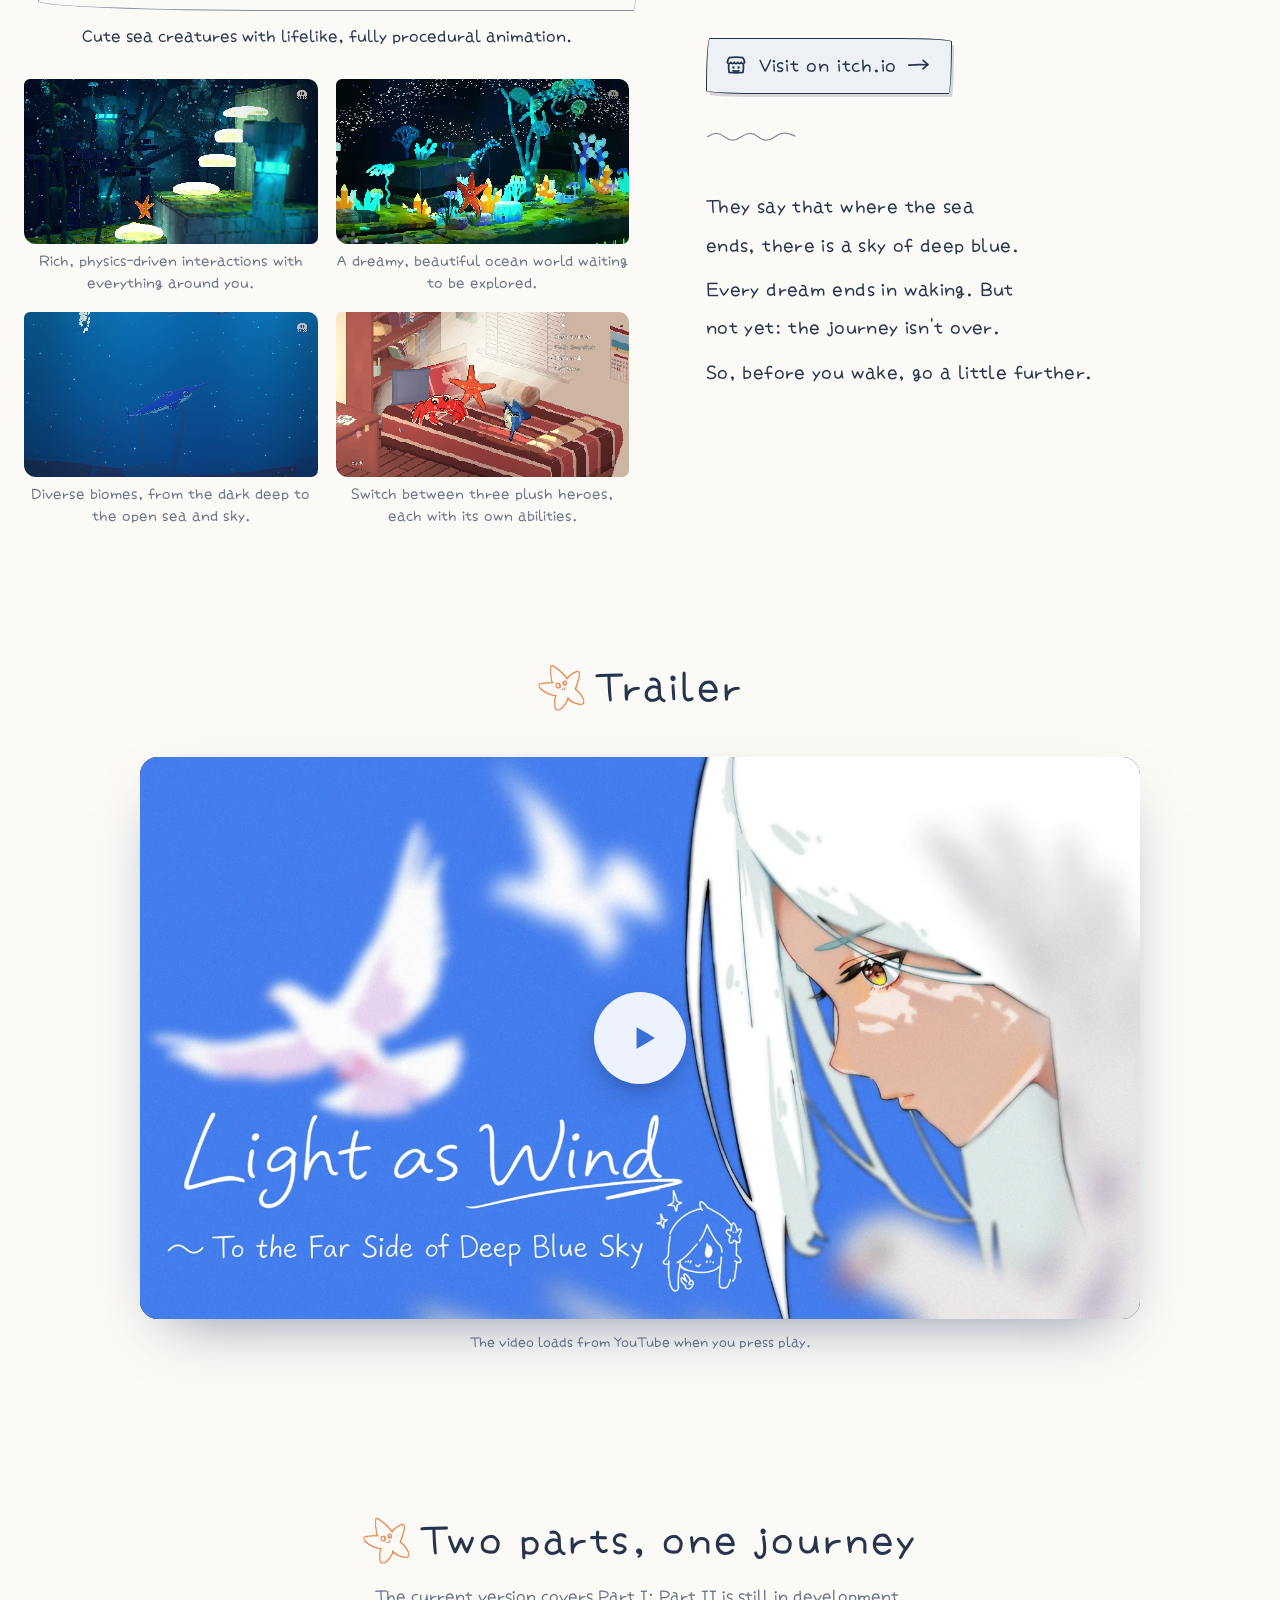
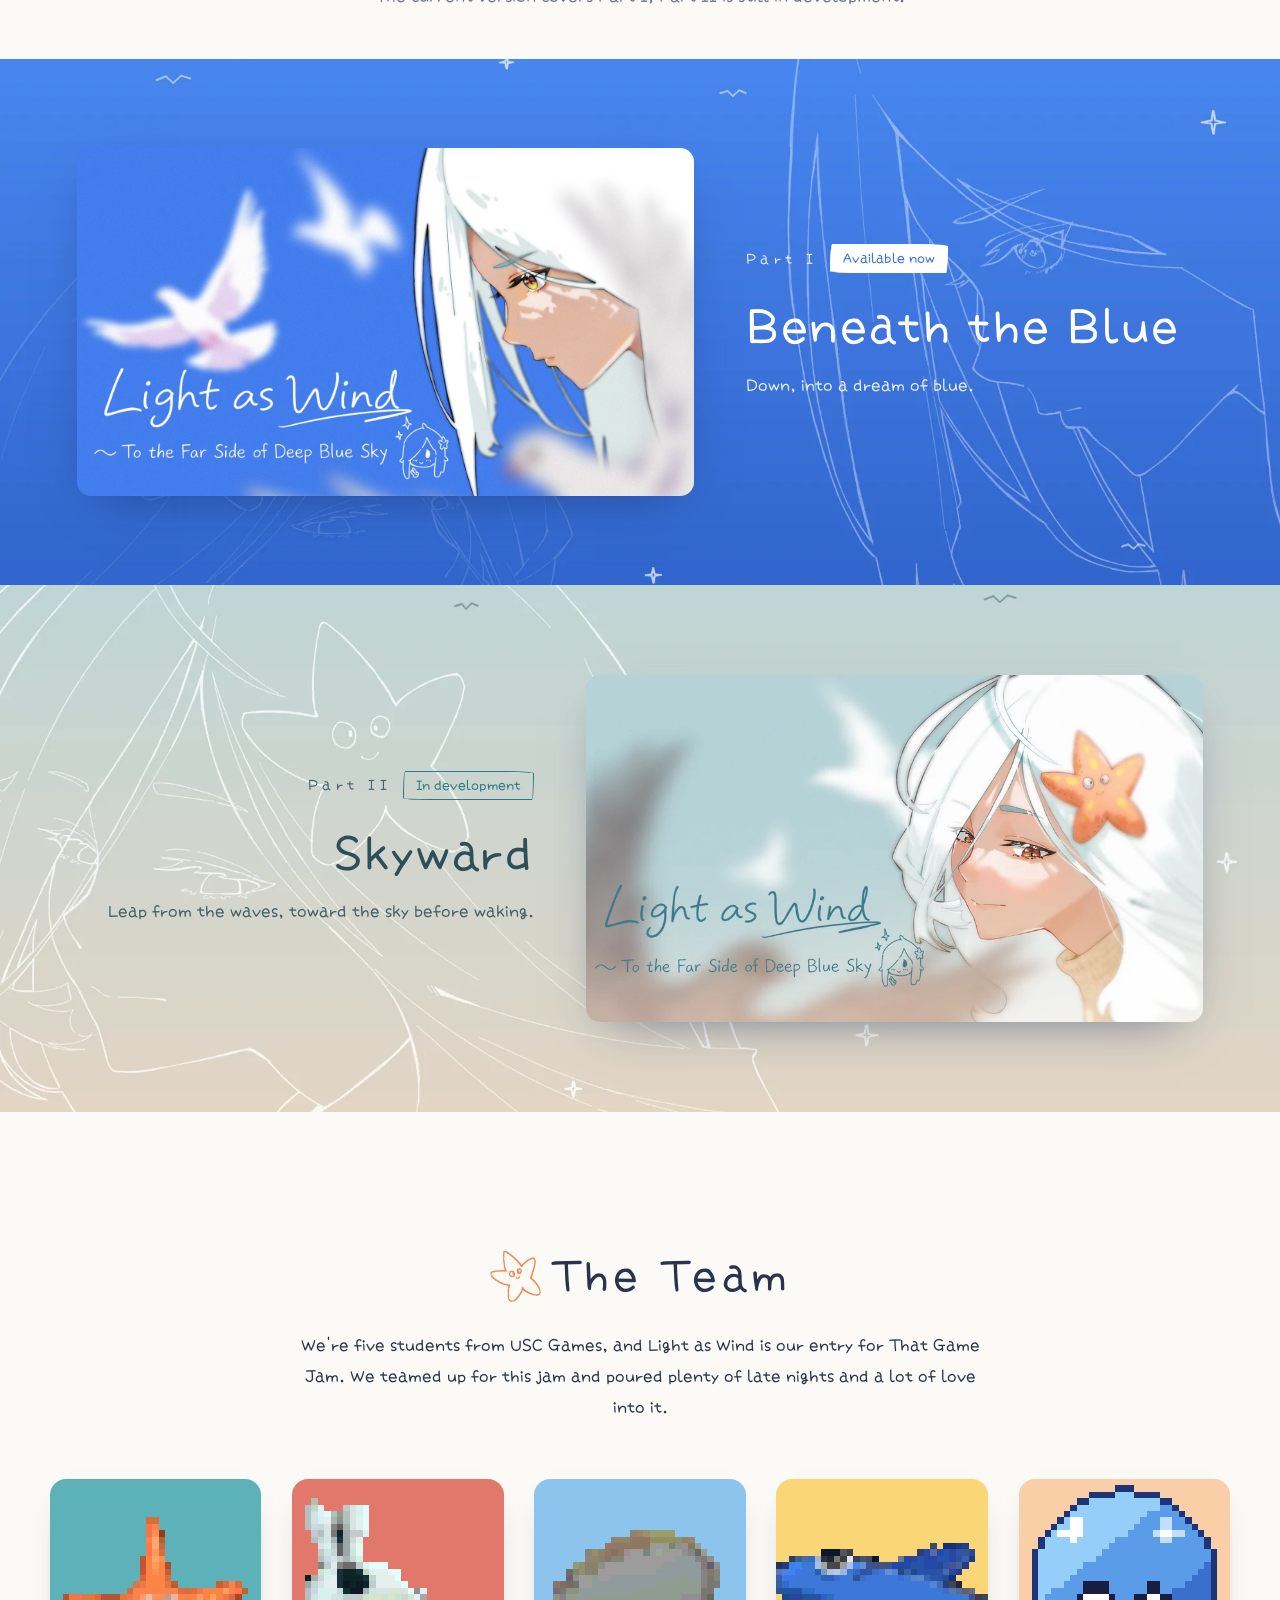
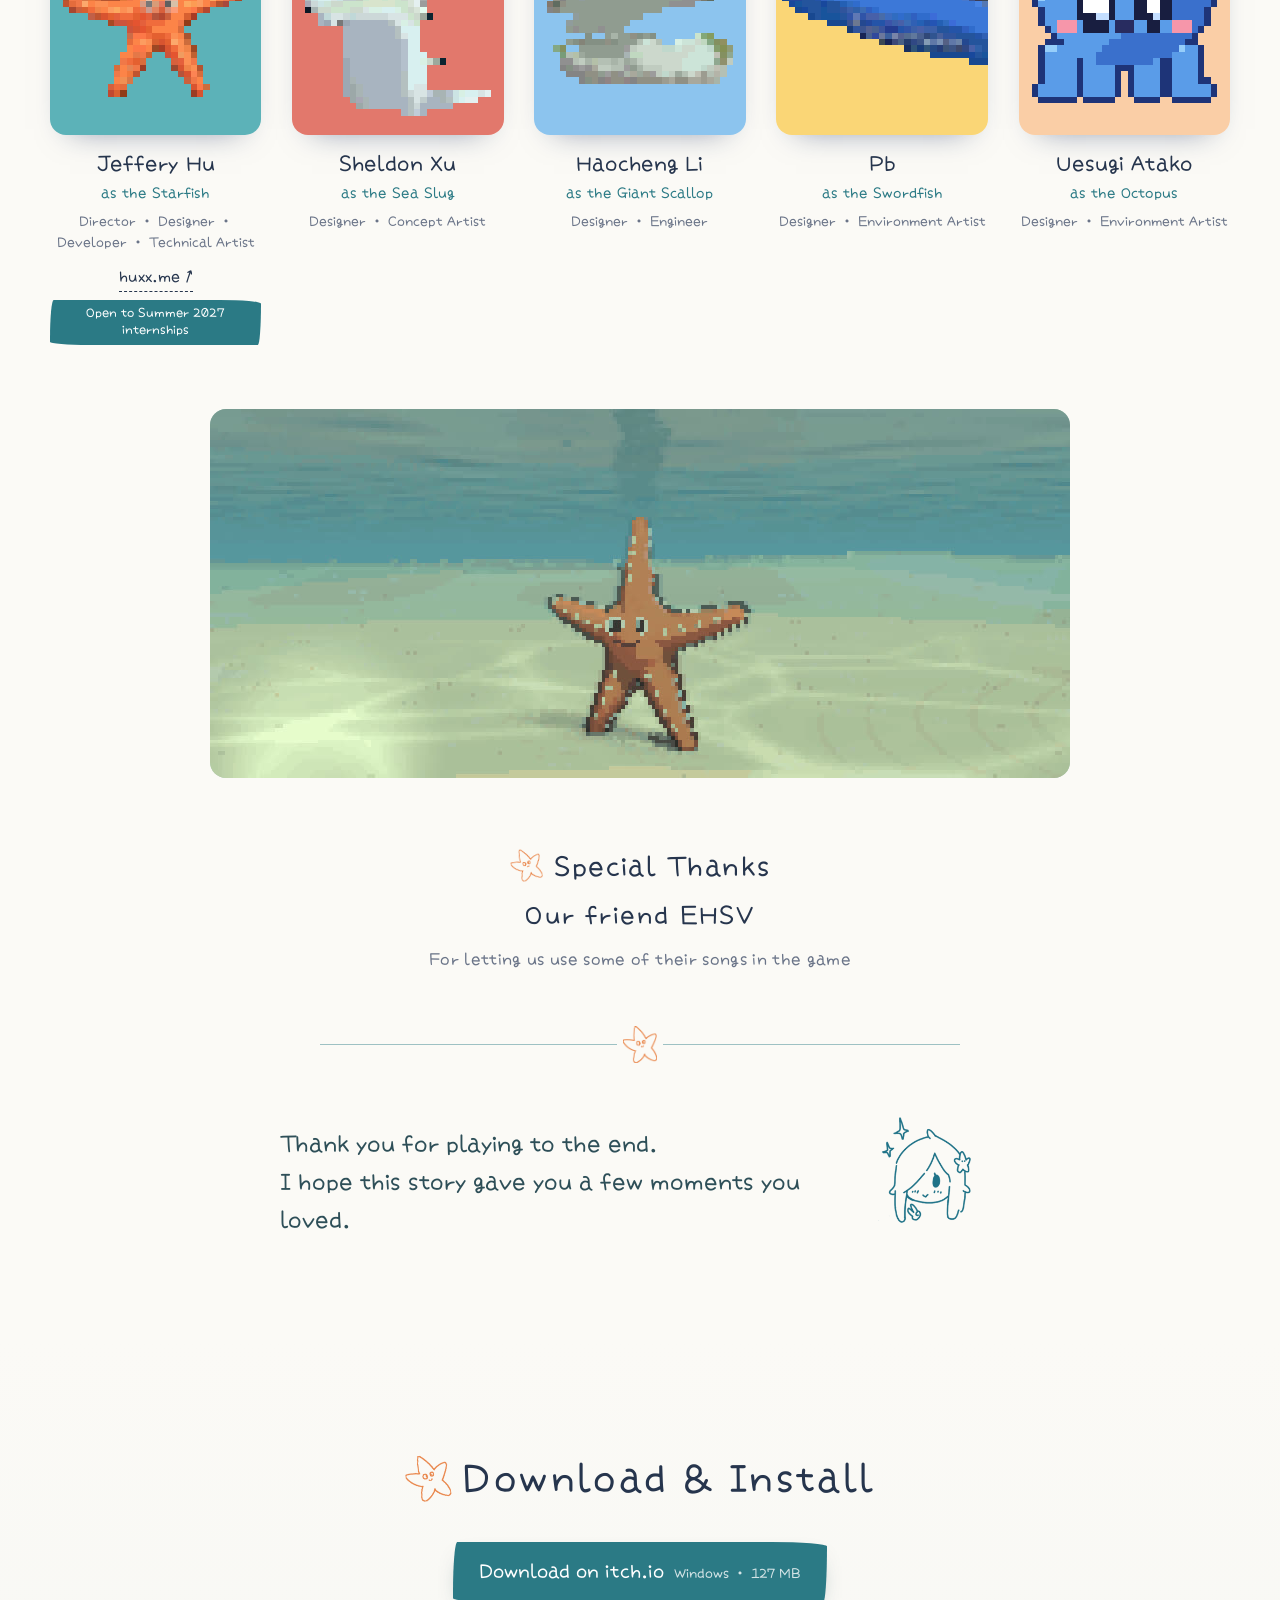
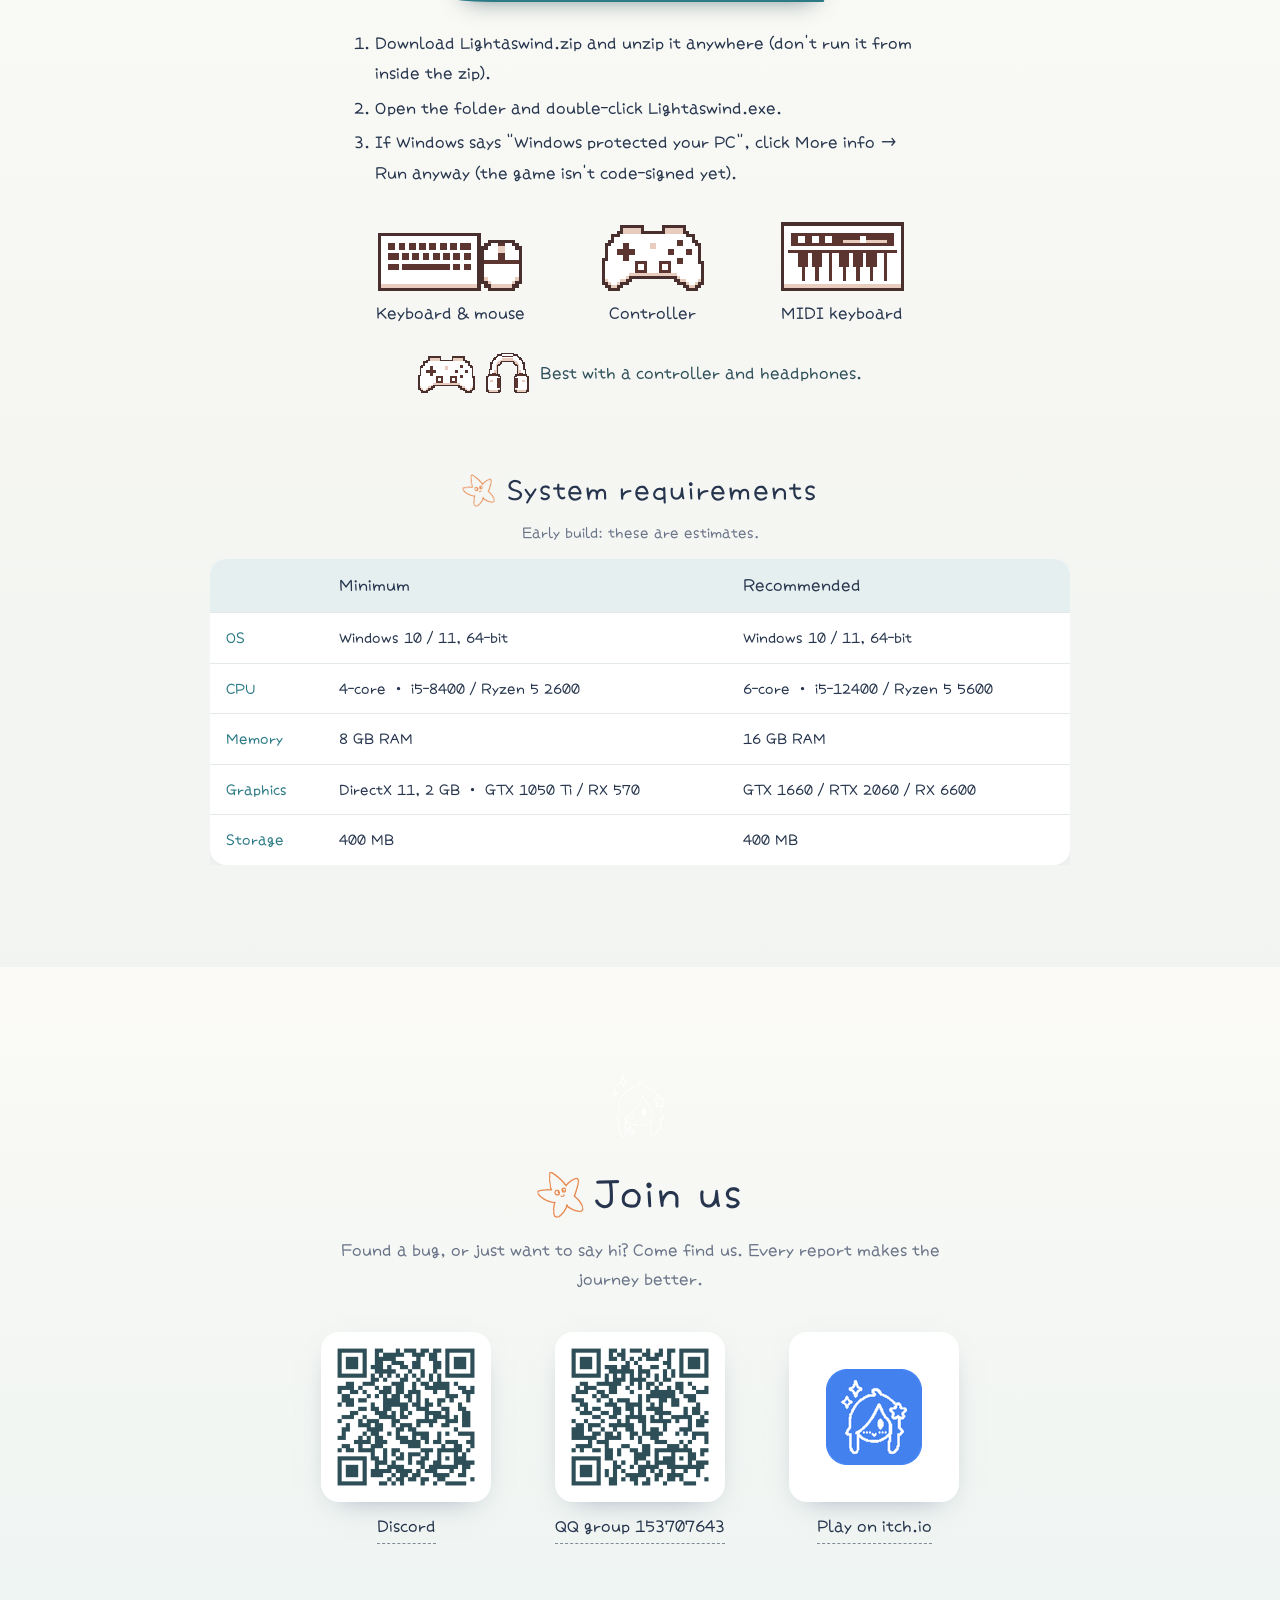
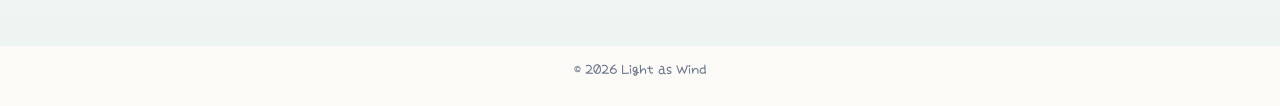
==== commit c868cde4: "Two posters, two parts, trailer, features, team, download - Hero: click (or the two dots) to crossfa" ====
--- a/index.html
+++ b/index.html
@@ -48,8 +48,8 @@
     document.title = { zh: "愿此身如风", en: "Light as Wind", ja: "この身、風のごとく", ko: "이 몸 바람처럼" }[l];
   })();
 </script>
-<link rel="preload" href="/assets/fonts/xiaolai-subset.woff2" as="font" type="font/woff2" crossorigin>
-<link rel="stylesheet" href="/assets/site.css">
+<link rel="preload" href="/assets/fonts/xiaolai-subset.woff2?v=5" as="font" type="font/woff2" crossorigin>
+<link rel="stylesheet" href="/assets/site.css?v=10">
 </head>
 <body>
 <a class="skip" href="#play" data-i18n="skip">跳到正文</a>
@@ -61,7 +61,7 @@
   </a>
   <!-- hand-drawn line icons (own drawings, stroke = currentColor) -->
   <nav class="head-links" aria-label="Community">
-    <a class="hbtn" href="https://discord.gg/FENe6exc" rel="noopener" target="_blank">
+    <a class="hbtn" href="https://discord.gg/yjuP5sJC9v" rel="noopener" target="_blank">
       <svg class="ic" viewBox="0 0 24 24" aria-hidden="true"><path d="M6.6 7.3c3.5-1.7 7.3-1.7 10.9-.1 1.6 2.5 2.4 5.3 2.5 8.7-1.5 1.3-3.2 2.1-5 2.6l-1-1.7M9.4 16.8l-1 1.8c-1.8-.5-3.5-1.3-5-2.7.1-3.3 1-6.2 2.6-8.6M8 16c2.7 1 5.4 1 8.1-.1"/><circle class="dot" cx="9.4" cy="12.6" r="1.25"/><circle class="dot" cx="14.7" cy="12.6" r="1.25"/></svg>
       <span>Discord</span>
     </a>
@@ -104,7 +104,16 @@
         <img class="w-sub t-en" src="/assets/img/subtitle-en.webp" width="1011" height="260" alt="">
         <img class="w-mascot" src="/assets/img/mascot.webp" width="260" height="260" alt="">
       </div>
-    </div>
+      <!-- the second poster (tools/poster2_layers.py): its words-free picture, then its words; shown after a click -->
+      <div class="layer sky2 p2only" data-depth="0.35"></div>
+      <div class="layer words2 p2only" data-depth="1">
+        <img class="w2 t-zh" src="/assets/img/hero2-words-zh.webp" width="986" height="347" alt="">
+        <img class="w2 t-en" src="/assets/img/hero2-words-en.webp" width="1024" height="318" alt="">
+      </div>
+    </div>
+    <button type="button" class="poster-switch" aria-pressed="false" data-i18n-aria="switchPoster" aria-label="换一张海报">
+      <span class="pdot"></span><span class="pdot"></span>
+    </button>
     <h1 id="game-title" class="sr"><span data-i18n="title">愿此身如风</span> <span data-i18n="subtitle">～去往天空深蓝的彼方</span></h1>
     <a class="down" href="#play" data-i18n-aria="next" aria-label="下一页">
       <svg viewBox="0 0 40 24" aria-hidden="true"><path d="M5 6c5 4 10 9 15 13 4-5 9-9 15-14"/></svg>
@@ -121,33 +130,28 @@
       <div class="story">
         <!-- STORY MEDIA (placeholders): swap assets/media/story.mp4 (+ story-poster.webp)
              and assets/img/story-{a,b,c,d}-*.webp with real footage / screenshots -->
+        <!-- the five features, each a short silent loop with its line (clips from the game: exports/GIF候选-*) -->
         <div class="story-art">
           <figure class="clip">
-            <video id="story-video" class="pixel" muted loop playsinline preload="metadata"
-                   poster="/assets/media/story-poster.webp" width="896" height="504"
-                   data-i18n-aria="clipAlt" aria-label="一群水母从海底缓缓上升">
-              <source src="/assets/media/story.mp4" type="video/mp4">
-            </video>
+            <video id="story-video" class="pixel" muted loop playsinline preload="metadata" poster="/assets/media/f3-procedural.jpg" width="960" height="540"><source src="/assets/media/f3-procedural.mp4" type="video/mp4"></video>
             <button type="button" class="playpause" aria-pressed="false" data-i18n-aria="pause" aria-label="暂停">
               <svg viewBox="0 0 24 24" aria-hidden="true"><path class="i-pause" d="M8 5.5v13M16 5.5v13"/><path class="i-play" d="M8 5.5l11 6.5-11 6.5z"/></svg>
             </button>
           </figure>
+          <p class="clip-cap" data-i18n="feat1"></p>
           <div class="shots">
-            <a class="shot" href="/assets/img/story-a-1792.webp"><img class="pixel" src="/assets/img/story-a-896.webp" srcset="/assets/img/story-a-896.webp 896w, /assets/img/story-a-1792.webp 1792w" sizes="(min-width: 900px) 26vw, 46vw" width="896" height="504" loading="lazy" decoding="async" data-i18n-alt="altA" alt="幽暗的海底剧场里，一束光照着弹竖琴的玩偶海星，水母在四周漂浮"></a>
-            <a class="shot" href="/assets/img/story-b-1792.webp"><img class="pixel" src="/assets/img/story-b-896.webp" srcset="/assets/img/story-b-896.webp 896w, /assets/img/story-b-1792.webp 1792w" sizes="(min-width: 900px) 26vw, 46vw" width="896" height="504" loading="lazy" decoding="async" data-i18n-alt="altB" alt="浅海的巨大珊瑚旁，一只红色螃蟹在沙地上爬行"></a>
-            <a class="shot" href="/assets/img/story-c-1792.webp"><img class="pixel" src="/assets/img/story-c-896.webp" srcset="/assets/img/story-c-896.webp 896w, /assets/img/story-c-1792.webp 1792w" sizes="(min-width: 900px) 26vw, 46vw" width="896" height="504" loading="lazy" decoding="async" data-i18n-alt="altC" alt="漆黑的深海里，一只发光的水母漂过珊瑚丛"></a>
-            <a class="shot" href="/assets/img/story-d-1792.webp"><img class="pixel" src="/assets/img/story-d-896.webp" srcset="/assets/img/story-d-896.webp 896w, /assets/img/story-d-1792.webp 1792w" sizes="(min-width: 900px) 26vw, 46vw" width="896" height="504" loading="lazy" decoding="async" data-i18n-alt="altD" alt="海底沉船的残骸旁，珊瑚和海草静静生长"></a>
+            <figure class="shot"><video class="pixel" muted loop playsinline preload="none" poster="/assets/media/f2-physics.jpg" width="960" height="540"><source src="/assets/media/f2-physics.mp4" type="video/mp4"></video><figcaption data-i18n="feat2"></figcaption></figure>
+            <figure class="shot"><video class="pixel" muted loop playsinline preload="none" poster="/assets/media/f4-dreamy.jpg" width="960" height="540"><source src="/assets/media/f4-dreamy.mp4" type="video/mp4"></video><figcaption data-i18n="feat3"></figcaption></figure>
+            <figure class="shot"><video class="pixel" muted loop playsinline preload="none" poster="/assets/media/f5-biomes.jpg" width="960" height="540"><source src="/assets/media/f5-biomes.mp4" type="video/mp4"></video><figcaption data-i18n="feat4"></figcaption></figure>
+            <figure class="shot"><video class="pixel" muted loop playsinline preload="none" poster="/assets/media/f1-heroes.jpg" width="960" height="540"><source src="/assets/media/f1-heroes.mp4" type="video/mp4"></video><figcaption data-i18n="feat5"></figcaption></figure>
           </div>
         </div>
         <div class="story-text">
           <h2 id="play-h" class="sr" data-i18n="aboutH">游戏简介</h2>
           <p class="motto" data-i18n="motto">愿此身如风，去往天空深蓝的彼方。</p>
-          <!-- ITCH LINK: put the game's itch.io page URL in href (e.g. https://huxxshadow.itch.io/light-as-wind).
-               While it is "#itch" the button shows "coming soon" and goes nowhere. -->
-          <a class="itch-btn" href="#itch">
+          <a class="itch-btn" href="https://huxxshadow.itch.io/light-as-wind" target="_blank" rel="noopener">
             <svg class="ic" viewBox="0 0 24 24" aria-hidden="true"><path d="M4 9.6c.2-1.7.8-3.1 1.7-4.4 4.2-.5 8.4-.5 12.6 0 .9 1.3 1.5 2.7 1.7 4.4M4 9.6c.5 1.4 2.6 1.4 3.2 0 .6 1.4 2.6 1.4 3.2 0 .6 1.4 2.6 1.4 3.2 0 .6 1.4 2.6 1.4 3.2 0 .6 1.4 2.6 1.4 3.2 0M5.3 11c-.2 2.6-.1 5.2.3 7.8 4.3.5 8.6.5 12.9 0 .4-2.6.5-5.2.3-7.8M9.4 17.2c1.7.7 3.5.7 5.2 0"/><circle class="dot" cx="9.6" cy="14.2" r="1.1"/><circle class="dot" cx="14.4" cy="14.2" r="1.1"/></svg>
             <span data-i18n="itchGo">前往 itch.io</span>
-            <span class="soon-tag" data-i18n="soon">敬请期待</span>
             <svg class="arrow" viewBox="0 0 26 14" aria-hidden="true"><path d="M2 7.6c6.6-.6 13.2-.7 20-.3M17.4 2.6c1.8 1.6 3.5 3.1 5.4 4.6-1.9 1.4-3.7 3-5.5 4.6"/></svg>
           </a>
           <svg class="wave" viewBox="0 0 120 14" aria-hidden="true"><path d="M2 8c9-6 15-6 22 0s14 6 22 0 15-6 22 0 14 6 22 0 15-6 26-1"/></svg>
@@ -165,46 +169,83 @@
     </div>
   </section>
 
-  <!-- Page 3: the team (names, roles and portraits are the game's own credits; portraits: tools/cast_portraits.py) -->
+  <!-- Trailer (YouTube, loaded only on click) -->
+  <section id="trailer" class="trailer" aria-labelledby="trailer-h">
+    <h2 id="trailer-h" class="sec-h star-h" data-i18n="trailerH">宣传片</h2>
+    <div class="frame16">
+      <button type="button" class="trailer-play" data-yt="E369TPUjwCU" data-i18n-aria="trailerPlay" aria-label="播放宣传片（YouTube）">
+        <img class="pe" src="/assets/img/p1-en-1600.webp" width="1600" height="900" alt="" loading="lazy" decoding="async">
+        <img class="pz" src="/assets/img/p1-zh-1600.webp" width="1600" height="900" alt="" loading="lazy" decoding="async">
+        <span class="tp-icon" aria-hidden="true"><svg viewBox="0 0 24 24"><path d="M8.5 6.2v11.6c3.4-1.9 6.8-3.8 10-5.8-3.2-2-6.6-3.9-10-5.8z"/></svg></span>
+      </button>
+    </div>
+    <p class="tnote" data-i18n="trailerNote"></p>
+  </section>
+
+  <!-- Page 3: the two parts, each on its poster's colour -->
+  <section id="parts" class="parts" aria-labelledby="parts-h">
+    <div class="parts-head"><h2 id="parts-h" class="sec-h star-h" data-i18n="partsH">两段旅程</h2><p class="sec-sub" data-i18n="partsNote"></p></div>
+    <div class="band b1"><img class="deco" src="/assets/img/line-p1.webp" alt="" loading="lazy"><div class="pic"><img class="poster pe" src="/assets/img/p1-en-960.webp" srcset="/assets/img/p1-en-960.webp 960w, /assets/img/p1-en-1600.webp 1600w" sizes="(min-width: 760px) 56vw, 100vw" width="1600" height="900" loading="lazy" decoding="async" alt=""><img class="poster pz" src="/assets/img/p1-zh-960.webp" srcset="/assets/img/p1-zh-960.webp 960w, /assets/img/p1-zh-1600.webp 1600w" sizes="(min-width: 760px) 56vw, 100vw" width="1600" height="900" loading="lazy" decoding="async" alt=""></div><div class="txt"><p class="row"><span class="kicker" data-i18n="p1k"></span> <span class="chip live" data-i18n="p1s">现已推出</span></p><h3 class="pname" data-i18n="p1n"></h3><p class="pdesc" data-i18n="p1d"></p></div></div>
+    <div class="band b2"><img class="deco" src="/assets/img/line-p2.webp" alt="" loading="lazy"><div class="pic"><img class="poster pe" src="/assets/img/p2-en-960.webp" srcset="/assets/img/p2-en-960.webp 960w, /assets/img/p2-en-1600.webp 1600w" sizes="(min-width: 760px) 56vw, 100vw" width="1600" height="900" loading="lazy" decoding="async" alt=""><img class="poster pz" src="/assets/img/p2-zh-960.webp" srcset="/assets/img/p2-zh-960.webp 960w, /assets/img/p2-zh-1600.webp 1600w" sizes="(min-width: 760px) 56vw, 100vw" width="1600" height="900" loading="lazy" decoding="async" alt=""></div><div class="txt"><p class="row"><span class="kicker" data-i18n="p2k"></span> <span class="chip dev" data-i18n="p2s">开发中</span></p><h3 class="pname" data-i18n="p2n"></h3><p class="pdesc" data-i18n="p2d"></p></div></div>
+  </section>
+
+  <!-- Page 4: the team (names, parts and roles are the game's own credits; portraits: tools/cast_portraits.py) -->
   <section id="team" class="team" aria-labelledby="team-h">
-    <h2 id="team-h" data-i18n="teamH">制作成员</h2>
-    <ul class="cards">
-      <li class="card">
-        <img class="pixel" src="/assets/img/cast-starfish.png" width="330" height="400" loading="lazy" decoding="async" alt="" >
-        <p class="as" data-i18n="as_starfish">饰 · 海星</p>
-        <p class="name">Jeffery Hu</p>
-        <p class="roles" data-i18n="roles_jeff">导演 · 设计 · 开发 · 技术美术</p>
-      </li>
-      <li class="card">
-        <img class="pixel" src="/assets/img/cast-slug.png" width="330" height="400" loading="lazy" decoding="async" alt="" >
-        <p class="as" data-i18n="as_slug">饰 · 海蛞蝓</p>
-        <p class="name">Sheldon Xu</p>
-        <p class="roles" data-i18n="roles_sheldon">设计 · 原画</p>
-      </li>
-      <li class="card">
-        <img class="pixel" src="/assets/img/cast-scallop.png" width="330" height="400" loading="lazy" decoding="async" alt="" >
-        <p class="as" data-i18n="as_scallop">饰 · 大扇贝</p>
-        <p class="name">Haocheng Li</p>
-        <p class="roles" data-i18n="roles_haocheng">设计 · 工程师</p>
-      </li>
-      <li class="card">
-        <img class="pixel" src="/assets/img/cast-swordfish.png" width="330" height="400" loading="lazy" decoding="async" alt="" >
-        <p class="as" data-i18n="as_swordfish">饰 · 剑鱼</p>
-        <p class="name">Pb</p>
-        <p class="roles" data-i18n="roles_pb">设计 · 环境美术</p>
-      </li>
-      <li class="card">
-        <img class="pixel" src="/assets/img/cast-octopus.png" width="330" height="400" loading="lazy" decoding="async" alt="" >
-        <p class="as" data-i18n="as_octopus">饰 · 章鱼</p>
-        <p class="name">Uesugi Atako</p>
-        <p class="roles" data-i18n="roles_uesugi">设计 · 环境美术</p>
-      </li>
+    <h2 id="team-h" class="star-h" data-i18n="teamH">制作成员</h2>
+    <p class="intro" data-i18n="teamIntro"></p>
+    <ul class="members">
+      <li class="member"><img class="pic pixel" src="/assets/img/cast-starfish.png" width="330" height="400" alt="" loading="lazy" decoding="async"><p class="name">Jeffery Hu</p><p class="as" data-i18n="as_starfish"></p><p class="roles" data-i18n="roles_jeff"></p><p class="links"><a class="site" href="https://huxx.me/" target="_blank" rel="noopener">huxx.me ↗</a><span class="hire" data-i18n="intern">正在寻找 2027 年暑期实习</span></p></li>
+      <li class="member"><img class="pic pixel" src="/assets/img/cast-slug.png" width="330" height="400" alt="" loading="lazy" decoding="async"><p class="name">Sheldon Xu</p><p class="as" data-i18n="as_slug"></p><p class="roles" data-i18n="roles_sheldon"></p></li>
+      <li class="member"><img class="pic pixel" src="/assets/img/cast-scallop.png" width="330" height="400" alt="" loading="lazy" decoding="async"><p class="name">Haocheng Li</p><p class="as" data-i18n="as_scallop"></p><p class="roles" data-i18n="roles_haocheng"></p></li>
+      <li class="member"><img class="pic pixel" src="/assets/img/cast-swordfish.png" width="330" height="400" alt="" loading="lazy" decoding="async"><p class="name">Pb</p><p class="as" data-i18n="as_swordfish"></p><p class="roles" data-i18n="roles_pb"></p></li>
+      <li class="member"><img class="pic pixel" src="/assets/img/cast-octopus.png" width="330" height="400" alt="" loading="lazy" decoding="async"><p class="name">Uesugi Atako</p><p class="as" data-i18n="as_octopus"></p><p class="roles" data-i18n="roles_uesugi"></p></li>
     </ul>
-    <p class="thanks"><span data-i18n="thanksT">特别鸣谢</span> · <span data-i18n="thanksW">好友 EHSV</span><br><span class="why" data-i18n="thanksY">感谢允许我们使用他的部分歌曲作为游戏配乐</span></p>
+    <video class="bow pixel" muted loop playsinline preload="none" poster="/assets/media/starfish-bow.jpg" width="896" height="384" aria-hidden="true"><source src="/assets/media/starfish-bow.mp4" type="video/mp4"></video>
+    <h3 class="star-h small" data-i18n="thanksT">特别鸣谢</h3>
+    <p class="thanks"><span data-i18n="thanksW">好友 EHSV</span><br><span class="why" data-i18n="thanksY">感谢允许我们使用他的部分歌曲作为游戏配乐</span></p>
+    <div class="star-rule" aria-hidden="true"></div>
+    <p class="close"><span data-i18n="teamClose"></span><img src="/assets/img/mascot.webp" width="260" height="260" alt="" loading="lazy"></p>
+  </section>
+
+  <!-- Page 5: download, install, requirements -->
+  <section id="download" class="download" aria-labelledby="dl-h">
+    <h2 id="dl-h" class="sec-h star-h" data-i18n="dlH">下载与安装</h2>
+    <a class="dl-btn" href="https://huxxshadow.itch.io/light-as-wind" target="_blank" rel="noopener"><span data-i18n="dlBtn">在 itch.io 下载</span> <small>Windows · 127 MB</small></a>
+    <ol class="steps"><li data-i18n="dl1"></li><li data-i18n="dl2"></li><li data-i18n="dl3"></li></ol>
+    <ul class="inputs">
+      <li><img class="pixel" src="/assets/img/in-keys.png" alt=""><span data-i18n="inKey"></span></li>
+      <li><img class="pixel" src="/assets/img/in-pad.png" alt=""><span data-i18n="inPad"></span></li>
+      <li><img class="pixel" src="/assets/img/in-midi.png" alt=""><span data-i18n="inMidi"></span></li>
+    </ul>
+    <p class="tip"><img class="pixel" src="/assets/img/tip-pad.png" alt=""><img class="pixel" src="/assets/img/tip-headphones.png" alt=""><span data-i18n="tip"></span></p>
+    <h3 class="star-h small" data-i18n="reqH">配置要求</h3>
+    <p class="req-note" data-i18n="reqNote"></p>
+    <div class="req-wrap"><table class="req">
+      <thead><tr><th></th><th data-i18n="reqMin">最低</th><th data-i18n="reqRec">推荐</th></tr></thead>
+      <tbody>
+        <tr><th data-i18n="reqOS">系统</th><td>Windows 10 / 11, 64-bit</td><td>Windows 10 / 11, 64-bit</td></tr>
+        <tr><th data-i18n="reqCPU">处理器</th><td>4-core · i5-8400 / Ryzen 5 2600</td><td>6-core · i5-12400 / Ryzen 5 5600</td></tr>
+        <tr><th data-i18n="reqMem">内存</th><td>8 GB RAM</td><td>16 GB RAM</td></tr>
+        <tr><th data-i18n="reqGPU">显卡</th><td>DirectX 11, 2 GB · GTX 1050 Ti / RX 570</td><td>GTX 1660 / RTX 2060 / RX 6600</td></tr>
+        <tr><th data-i18n="reqDisk">存储</th><td>400 MB</td><td>400 MB</td></tr>
+      </tbody>
+    </table></div>
+  </section>
+
+  <!-- Page 6: community -->
+  <section id="join" class="join" aria-labelledby="join-h">
+    <img class="join-mascot" src="/assets/img/mascot.webp" width="260" height="260" alt="" loading="lazy">
+    <h2 id="join-h" class="sec-h star-h" data-i18n="joinH">加入我们</h2>
+    <p class="sec-sub" data-i18n="joinSub"></p>
+    <div class="qrs">
+      <a class="qr" href="https://discord.gg/yjuP5sJC9v" target="_blank" rel="noopener"><img src="/assets/img/qr-discord.png" width="1200" height="1200" alt="" loading="lazy"><span>Discord</span></a>
+      <a class="qr" href="https://qm.qq.com/q/4FwaoJoXS0" target="_blank" rel="noopener"><img src="/assets/img/qr-qq.png" width="1200" height="1200" alt="" loading="lazy"><span data-i18n="qrQ">QQ 群 153707643</span></a>
+      <a class="qr" href="https://huxxshadow.itch.io/light-as-wind" target="_blank" rel="noopener"><img class="qr-icon" src="/assets/icons/brand-96.png" width="96" height="96" alt="" loading="lazy"><span data-i18n="playItch">在 itch.io 上玩</span></a>
+    </div>
   </section>
   <footer class="foot">© 2026 Light as Wind</footer>
 </main>
 
-<script src="/assets/site.js" defer></script>
+<script src="/assets/site.js?v=7" defer></script>
 </body>
 </html>
--- a/assets/site.css
+++ b/assets/site.css
@@ -1,7 +1,7 @@
 /* Xiaolai (小赖字体) by LXGW, SIL OFL 1.1 — subset to the glyphs this site uses. */
 @font-face {
   font-family: "Xiaolai";
-  src: url(fonts/xiaolai-subset.woff2) format("woff2");
+  src: url(fonts/xiaolai-subset.woff2?v=5) format("woff2");
   font-weight: 400;
   font-display: swap;
 }
@@ -360,3 +360,175 @@
 .card:active { scale: .98; }
 .story-art .shot img { transition: transform .6s ease, filter .6s ease; }
 .story-art .shot:hover img { filter: saturate(1.12) brightness(1.04); }
+
+/* ---- The hero's second poster: a click crossfades to it (and back) ---- */
+.stage { cursor: pointer; }
+.p2only { opacity: 0; transition: opacity .9s ease; }
+.sky, .girl, .words { transition: opacity .9s ease; }
+.hero.p2 .p2only { opacity: 1; }
+.hero.p2 .sky, .hero.p2 .girl, .hero.p2 .words { opacity: 0; }
+.sky2 { background: #cfdcdc center / 100% 100% no-repeat; background-image: image-set(url(img/hero2-bg-1280.webp) 1x, url(img/hero2-bg-1920.webp) 2x); transform: scale(1.04); }
+@media (min-width: 1400px) { .sky2 { background-image: url(img/hero2-bg-1920.webp); } }
+.words2 img { position: absolute; display: none; height: auto; }
+html[data-lang="zh"] .words2 .t-zh, html:not([data-lang="zh"]) .words2 .t-en { display: block; }
+.words2 .t-zh { left: 2.539%; top: 58.264%; width: 51.328%; }
+.words2 .t-en { left: 1.445%; top: 60.417%; width: 53.359%; }
+.hero.p2 .words2 img { animation: rise 1.1s .15s cubic-bezier(.2,.7,.2,1) both; }
+html.poster2 .bleed::before { background-image: url(img/bleed2.webp); }
+.hero.p2 .down { color: var(--ink); filter: none; }
+/* the switch: two hand-drawn dots, bottom right */
+.poster-switch {
+  position: absolute; z-index: 2; right: clamp(16px, 3vw, 40px); bottom: max(26px, env(safe-area-inset-bottom));
+  display: flex; gap: 10px; padding: 10px 12px; border: 0; background: rgba(255, 255, 255, .18); cursor: pointer;
+  border-radius: 999px; backdrop-filter: blur(4px);
+}
+.pdot { width: 11px; height: 11px; border-radius: 50%; border: 1.6px solid #fff; transition: background-color .3s ease, border-color .3s ease; }
+.poster-switch[aria-pressed="false"] .pdot:first-child, .poster-switch[aria-pressed="true"] .pdot:last-child { background: #fff; }
+.hero.p2 .poster-switch { background: rgba(46, 79, 88, .12); }
+.hero.p2 .pdot { border-color: #2e4f58; }
+.hero.p2 .poster-switch[aria-pressed="true"] .pdot:last-child { background: #2e4f58; }
+@media (max-aspect-ratio: 1/1) {
+  .sky2 { bottom: auto; height: 64%; background-size: cover; background-position: 60% top;
+          background-image: image-set(url(img/hero2-bg-p-520.webp) 1x, url(img/hero2-bg-p-780.webp) 2x);
+          -webkit-mask-image: linear-gradient(#000 0, #000 62%, transparent 100%); mask-image: linear-gradient(#000 0, #000 62%, transparent 100%); }
+  .hero { transition: background .9s ease; }
+  .hero.p2 { background: linear-gradient(#ddd8d0 0, #ddd8d0 74%, #ebe7df 90%, #f4f2ec 100%); }
+  .words2 { top: 56%; bottom: auto; padding: 0 24px; }
+  .words2 img, .words2 .t-zh, .words2 .t-en { position: relative; left: auto; top: auto; margin: 0 auto; width: min(100%, 520px); }
+  html.poster2 .bleed::before { background: linear-gradient(#f4f2ec, var(--paper)); }
+}
+@media (prefers-reduced-motion: reduce) { .p2only, .sky, .girl, .words { transition: none; } .hero.p2 .words2 img { animation: none; } }
+
+/* ---- Page 2: the five feature clips with their lines ---- */
+.story-art figcaption { margin-top: 6px; font-size: 15px; line-height: 1.45; color: var(--ink-soft); }
+.story-art .clip-cap { margin: -4px 0 0; font-size: 17px; line-height: 1.45; color: var(--ink); }
+.story-art .shot { overflow: visible; margin: 0; border-radius: 0; }
+.story-art .shot video { border-radius: 6px 10px 7px 12px; }
+.story-art .shots video, .story-art .clip video { display: block; width: 100%; height: auto; aspect-ratio: 16 / 9; object-fit: cover; background: #0d1b33; }
+
+/* ---- Page 3: the two parts, each a band in its poster's colour ---- */
+.sec-h { text-align: center; font-size: clamp(28px, 3.6vw, 40px); font-weight: 400; letter-spacing: .06em; margin: 0 0 8px; }
+.sec-h::after { content: ""; display: block; width: 120px; height: 8px; margin: 6px auto 0; background: var(--scribble) center / 100% 8px no-repeat; opacity: .7; }
+.sec-sub { text-align: center; color: var(--ink-soft); margin: 0 auto; max-width: 40em; padding: 0 16px; }
+.parts-head { padding: clamp(56px, 8vw, 110px) 16px clamp(28px, 4vw, 48px); }
+.band { display: grid; grid-template-columns: 1.35fr 1fr; align-items: center; gap: clamp(20px, 4vw, 60px);
+        padding: clamp(48px, 7vw, 96px) clamp(16px, 6vw, 80px); position: relative; overflow: hidden; }
+.band.b1 { background: linear-gradient(160deg, #4b8af2, #2f62c9); color: #fff; }
+.band.b2 { background: linear-gradient(180deg, #bcd5d8, #e6d5c3); color: #2e4f58; grid-template-columns: 1fr 1.35fr; }
+.band.b2 .txt { order: -1; text-align: right; }
+.band .pic, .band .txt { position: relative; z-index: 1; }
+.band .poster { width: 100%; border-radius: 14px; box-shadow: 0 18px 50px -24px rgba(20, 40, 90, .6); }
+.band .pz { display: none; }
+html[data-lang="zh"] .band .pz { display: block; }
+html[data-lang="zh"] .band .pe { display: none; }
+.band .row { margin: 0; display: flex; align-items: center; gap: 12px; flex-wrap: wrap; }
+.band.b2 .row { justify-content: flex-end; }
+.band .kicker { letter-spacing: .3em; font-size: 15px; opacity: .85; }
+.band .pname { font-size: clamp(30px, 4vw, 48px); font-weight: 400; margin: 12px 0 4px; letter-spacing: .04em; }
+.band .pdesc { margin: 0; opacity: .88; }
+.chip { display: inline-block; font-size: 14px; line-height: 1; padding: 6px 12px 7px; border: 1.5px solid currentColor; white-space: nowrap;
+        border-radius: 14px 160px 12px 150px / 150px 14px 160px 12px; }
+.band.b1 .chip.live { background: #fff; color: #3a6fd8; border-color: #fff; }
+.chip.dev { color: #2b7a85; }
+.band .deco { position: absolute; height: 120%; top: -10%; opacity: .14; pointer-events: none; }
+.band.b1 .deco { right: -4%; filter: invert(1); }
+.band.b2 .deco { left: -4%; }
+@media (max-width: 760px) {
+  .band, .band.b2 { grid-template-columns: 1fr; }
+  .band.b2 .txt { order: 0; text-align: left; }
+  .band.b2 .row { justify-content: flex-start; }
+}
+
+/* ---- Page 5: community, with QR codes ---- */
+.join { text-align: center; padding: clamp(56px, 8vw, 110px) 16px; background: linear-gradient(180deg, var(--paper), #eef4f2); }
+.join-mascot { width: 84px; margin: 0 auto 6px; opacity: .9; }
+.join .sec-sub { margin-bottom: clamp(24px, 3vw, 40px); }
+.qrs { display: flex; justify-content: center; gap: clamp(20px, 5vw, 64px); flex-wrap: wrap; }
+.qr { display: flex; flex-direction: column; align-items: center; gap: 10px; width: 170px; }
+.qr img { width: 170px; height: 170px; border-radius: 18px; background: #fff; box-shadow: 0 10px 30px -18px rgba(20, 40, 90, .5); }
+.qr img.qr-icon { padding: 37px; }
+.qr span { font-size: 17px; border-bottom: 1.5px dashed var(--line); padding-bottom: 2px; }
+.qr:hover img { transform: translateY(-3px); transition: transform .3s ease; }
+/* the bands' backgrounds: blue with the first girl in white line art; the sky-to-sand gradient with the second girl */
+.band.b1 { background: #3a72dd url(img/band1-a.webp) center / cover no-repeat; }
+.band.b2 { background: #d2d6d0 url(img/band2-a.webp?v=2) center / cover no-repeat; }
+.band .deco { display: none; }
+
+/* ---- Headings with the little orange starfish (as on the itch page) ---- */
+.star-h { display: flex; align-items: center; justify-content: center; gap: 12px; font-weight: 400; }
+.star-h::before { content: ""; width: 1.15em; height: 1.15em; flex: none; background: url(img/star-orange.png) center / contain no-repeat; transform: rotate(-8deg); }
+.sec-h.star-h::after { display: none; }
+.star-h.small { font-size: clamp(22px, 2.2vw, 28px); margin: clamp(40px, 6vw, 64px) 0 6px; letter-spacing: .06em; }
+.star-rule { height: 46px; margin: clamp(28px, 4vw, 44px) auto; max-width: 640px; position: relative; }
+.star-rule::before { content: ""; position: absolute; left: 0; right: 0; top: 50%; border-top: 1.5px solid rgba(43, 122, 133, .45); }
+.star-rule::after { content: ""; position: absolute; left: 50%; top: 0; width: 46px; height: 46px; margin-left: -23px;
+                    background: var(--paper) url(img/star-orange.png) center / 34px no-repeat; }
+
+/* ---- Page 4: the team, rebuilt like the itch page ---- */
+.team .intro { max-width: 40em; margin: 16px auto 0; line-height: 1.85; }
+.members { list-style: none; padding: 0; margin: clamp(36px, 5vw, 56px) auto 0; max-width: 1180px;
+           display: grid; grid-template-columns: repeat(5, 1fr); gap: clamp(14px, 2.4vw, 32px); }
+.member .pic { width: 100%; height: auto; aspect-ratio: 33 / 40; border-radius: 16px; box-shadow: 0 14px 30px -20px rgba(20, 40, 90, .55);
+               margin-bottom: 14px; transition: transform .35s ease; }
+.member:hover .pic { transform: translateY(-4px) rotate(-1deg); }
+.member .name { margin: 0; font-size: 22px; line-height: 1.3; }
+.member .as { margin: 2px 0 0; font-size: 15px; color: #2b7a85; }
+.member .roles { margin: 6px 0 0; font-size: 14px; line-height: 1.5; color: var(--ink-soft); }
+.member .links { margin: 10px 0 0; display: flex; flex-direction: column; align-items: center; gap: 8px; }
+.member .site { font-size: 16px; border-bottom: 1.5px dashed currentColor; padding-bottom: 1px; }
+.member .hire { font-size: 13px; line-height: 1.3; padding: 5px 10px 6px; color: #fff; background: #2b7a85;
+                border-radius: 14px 160px 12px 150px / 150px 14px 160px 12px; }
+.team .bow { display: block; width: min(100%, 860px); height: auto; aspect-ratio: 896 / 384; margin: clamp(40px, 6vw, 64px) auto 0;
+             border-radius: 16px; background: #b9d4c7; }
+.team .thanks { margin: 4px 0 0; }
+.team .close { margin: 0; display: inline-flex; align-items: center; gap: 14px; font-size: clamp(19px, 1.9vw, 24px); color: #2e4f58; }
+.team .close img { width: 64px; filter: brightness(0) invert(36%) sepia(30%) saturate(900%) hue-rotate(145deg); }
+@media (max-width: 760px) {
+  .members { grid-template-columns: 1fr 1fr; }
+  .members .member:first-child { grid-column: 1 / -1; max-width: 240px; justify-self: center; }
+}
+
+/* ---- Page 5: download, install, requirements ---- */
+.download { text-align: center; padding: clamp(56px, 8vw, 110px) 16px; background: linear-gradient(180deg, var(--paper), #f1f4f1); }
+.dl-btn { display: inline-flex; align-items: baseline; gap: 10px; margin-top: 22px; padding: 12px 26px 14px; color: #fff; background: #2b7a85;
+          font-size: 20px; border-radius: 14px 180px 12px 160px / 160px 14px 180px 12px; box-shadow: 0 10px 24px -14px rgba(20, 60, 70, .7);
+          transition: transform .2s ease, background-color .2s ease; }
+.dl-btn small { font-size: 14px; opacity: .8; }
+.dl-btn:hover { transform: rotate(-1deg) translateY(-2px); background: #23676f; }
+.steps { max-width: 34em; margin: 26px auto 0; padding-left: 1.4em; text-align: left; line-height: 1.8; }
+.steps li { margin: 4px 0; }
+.inputs { list-style: none; padding: 0; margin: 30px auto 0; display: flex; justify-content: center; gap: clamp(24px, 6vw, 80px); flex-wrap: wrap; }
+.inputs li { display: flex; flex-direction: column; align-items: center; gap: 8px; }
+.inputs img { height: 72px; width: auto; image-rendering: pixelated; }
+.tip { margin: 26px 0 0; display: inline-flex; align-items: center; gap: 10px; color: #2e4f58; }
+.tip img { height: 40px; width: auto; image-rendering: pixelated; }
+.req-note { margin: 0 0 14px; color: var(--ink-soft); font-size: 15px; }
+.req-wrap { max-width: 860px; margin: 0 auto; overflow-x: auto; }
+.req { width: 100%; border-collapse: collapse; background: #fff; border-radius: 16px; overflow: hidden; text-align: left; font-size: 15px;
+       box-shadow: 0 12px 30px -22px rgba(20, 40, 90, .5); }
+.req th, .req td { padding: 12px 16px; border-top: 1px solid #e3e8e8; vertical-align: top; }
+.req thead th { background: #e6eff0; border-top: 0; font-weight: 400; font-size: 17px; }
+.req tbody th { font-weight: 400; color: #2b7a85; white-space: nowrap; }
+
+/* the closing line: the mascot as big as the words, beside them */
+.team .close { gap: clamp(14px, 2vw, 24px); max-width: 720px; text-align: left; line-height: 1.6; }
+.team .close img { width: clamp(96px, 11vw, 140px); height: auto; flex: none; }
+@media (max-width: 560px) { .team .close { flex-direction: column-reverse; text-align: center; } }
+
+/* ---- Trailer: the poster with a play button; the YouTube player replaces it on click ---- */
+.trailer { text-align: center; padding: clamp(56px, 8vw, 110px) 16px clamp(24px, 4vw, 48px); }
+.frame16 { position: relative; max-width: 1000px; margin: clamp(24px, 3vw, 36px) auto 0; aspect-ratio: 16 / 9; border-radius: 18px; overflow: hidden;
+           box-shadow: 0 24px 60px -30px rgba(20, 40, 90, .6); background: #0d1b33; }
+.frame16 iframe, .trailer-play { position: absolute; inset: 0; width: 100%; height: 100%; border: 0; }
+.trailer-play { padding: 0; cursor: pointer; background: none; }
+.trailer-play img { width: 100%; height: 100%; object-fit: cover; transition: transform .6s ease, filter .6s ease; }
+.trailer-play .pz { display: none; }
+html[data-lang="zh"] .trailer-play .pz { display: block; }
+html[data-lang="zh"] .trailer-play .pe { display: none; }
+.trailer-play:hover img { transform: scale(1.02); filter: brightness(.92); }
+.tp-icon { position: absolute; left: 50%; top: 50%; width: 92px; height: 92px; margin: -46px 0 0 -46px; display: grid; place-items: center;
+           border-radius: 50%; background: rgba(255, 255, 255, .9); box-shadow: 0 10px 30px -10px rgba(10, 30, 70, .6); transition: transform .25s ease; }
+.tp-icon svg { width: 44px; height: 44px; fill: #3a6fd8; margin-left: 6px; }
+.trailer-play:hover .tp-icon { transform: scale(1.08); }
+.tnote { margin: 12px 0 0; font-size: 14px; color: var(--ink-soft); }
+.team .close span { white-space: pre-line; }
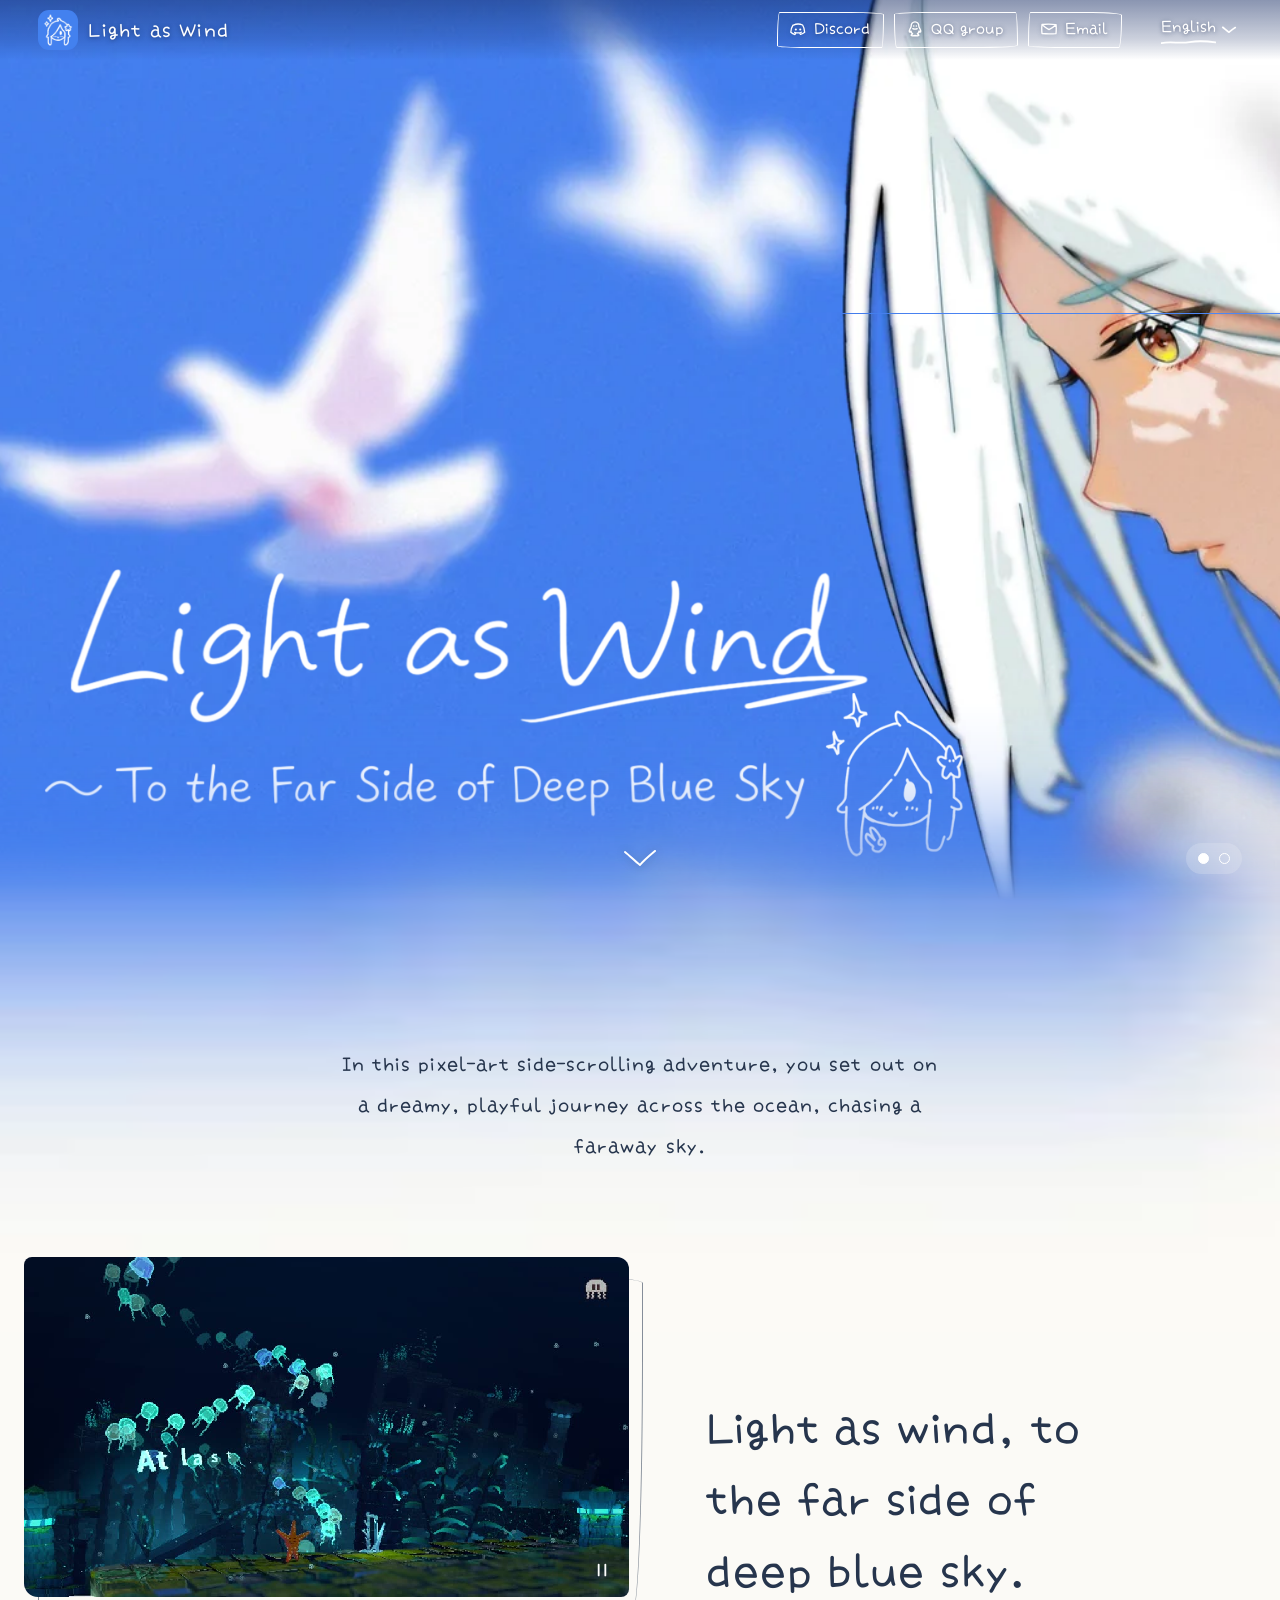
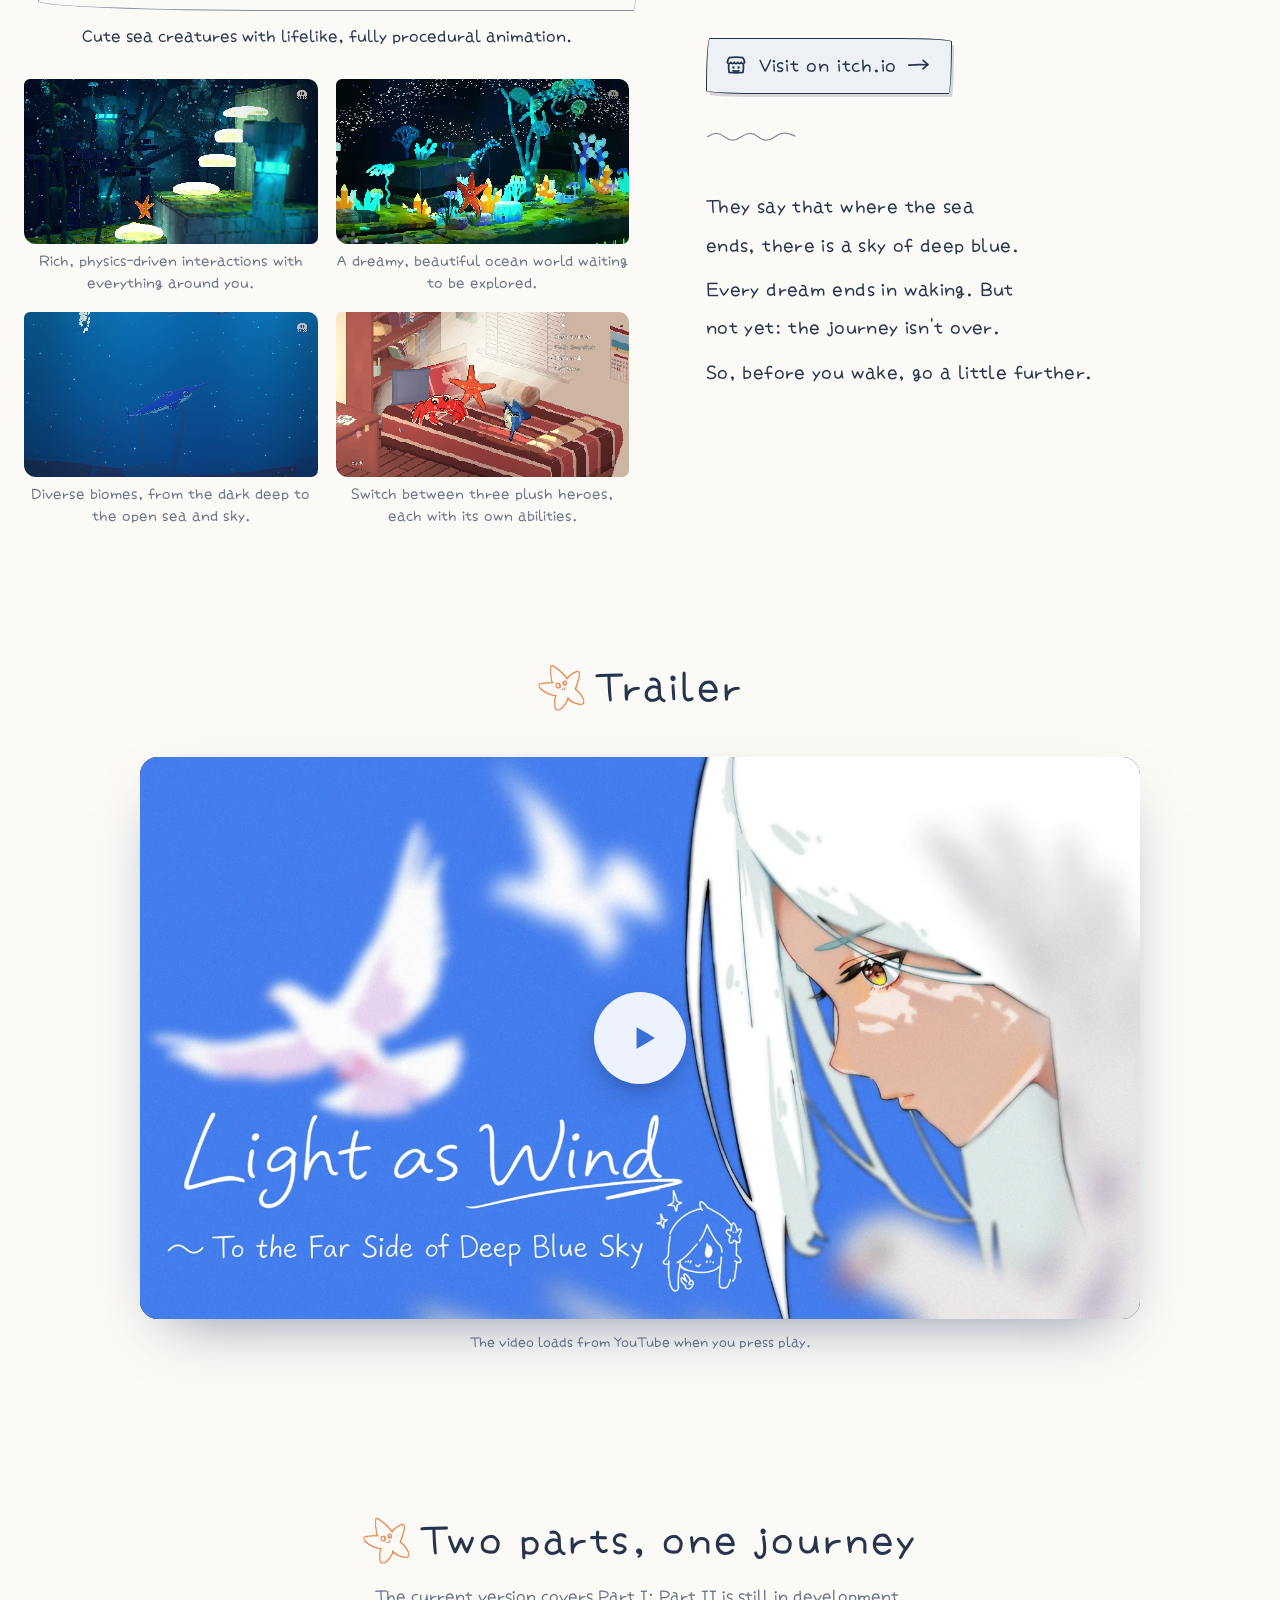
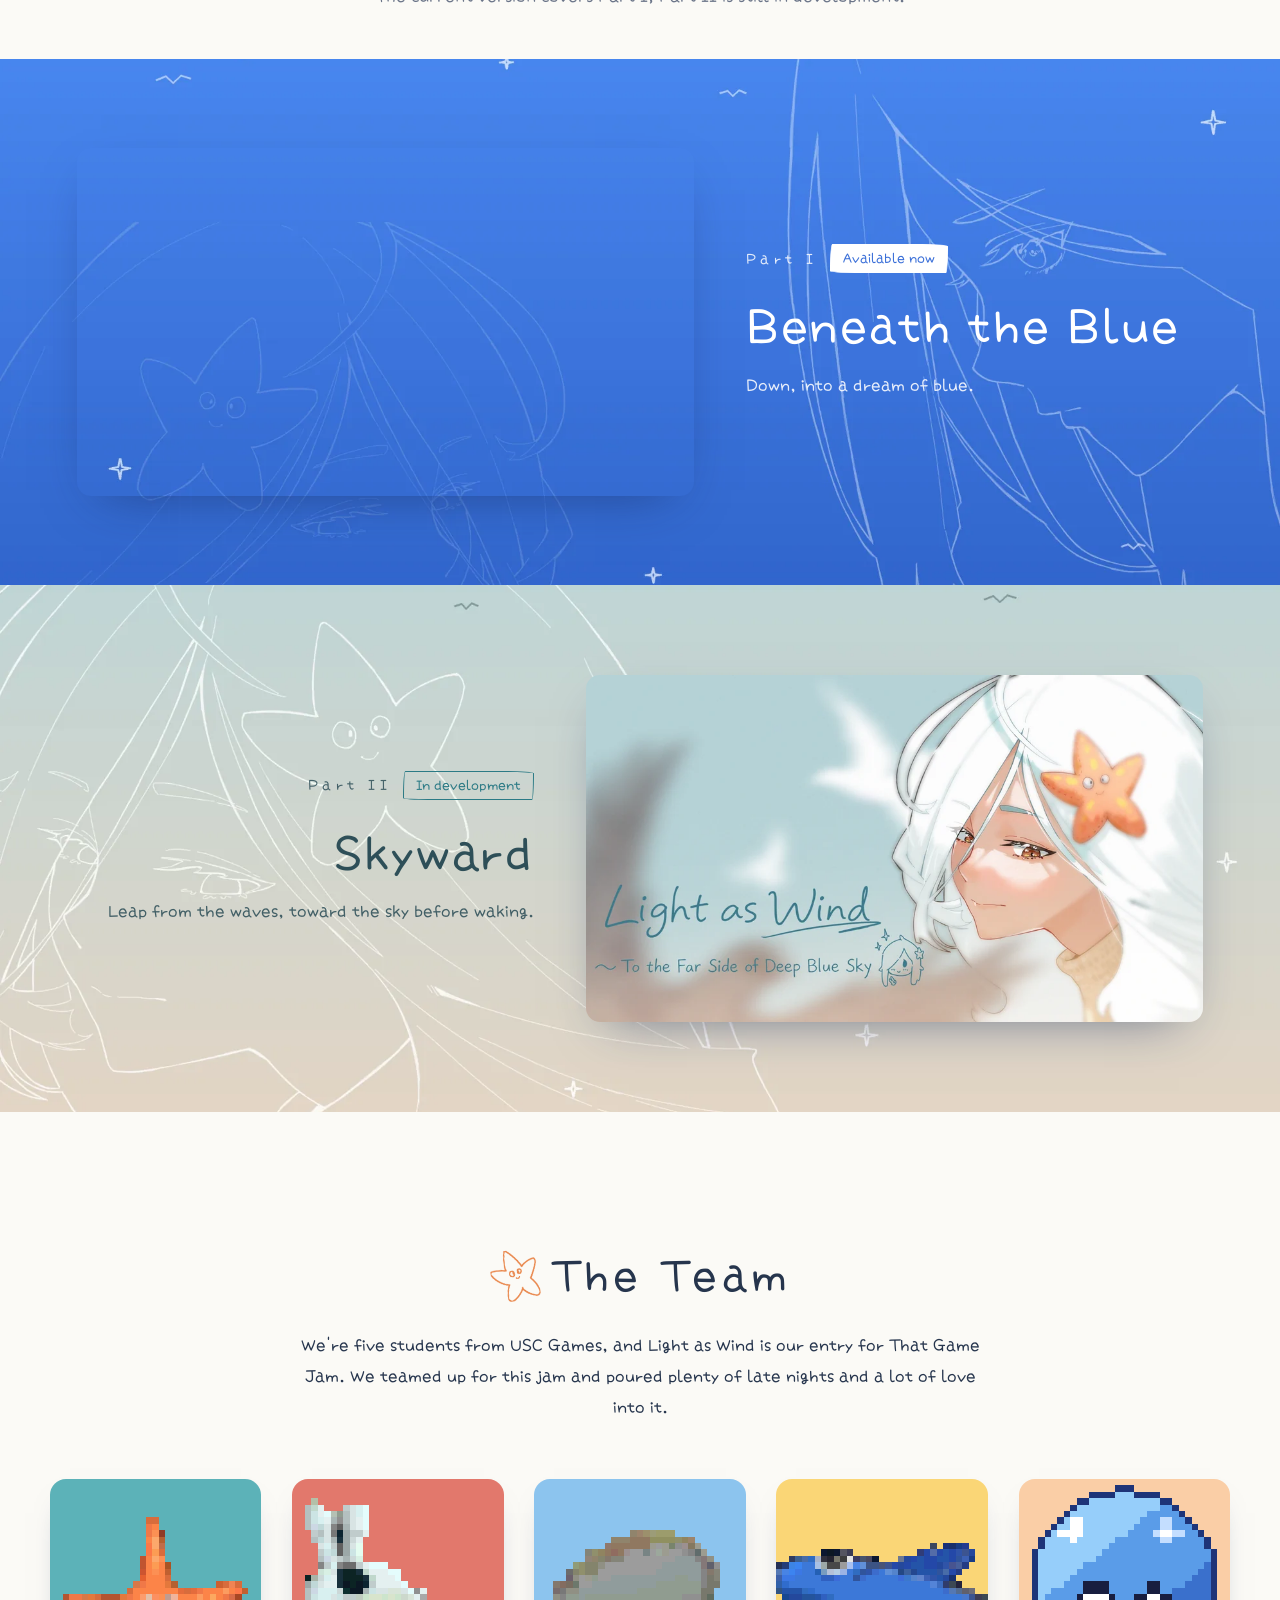
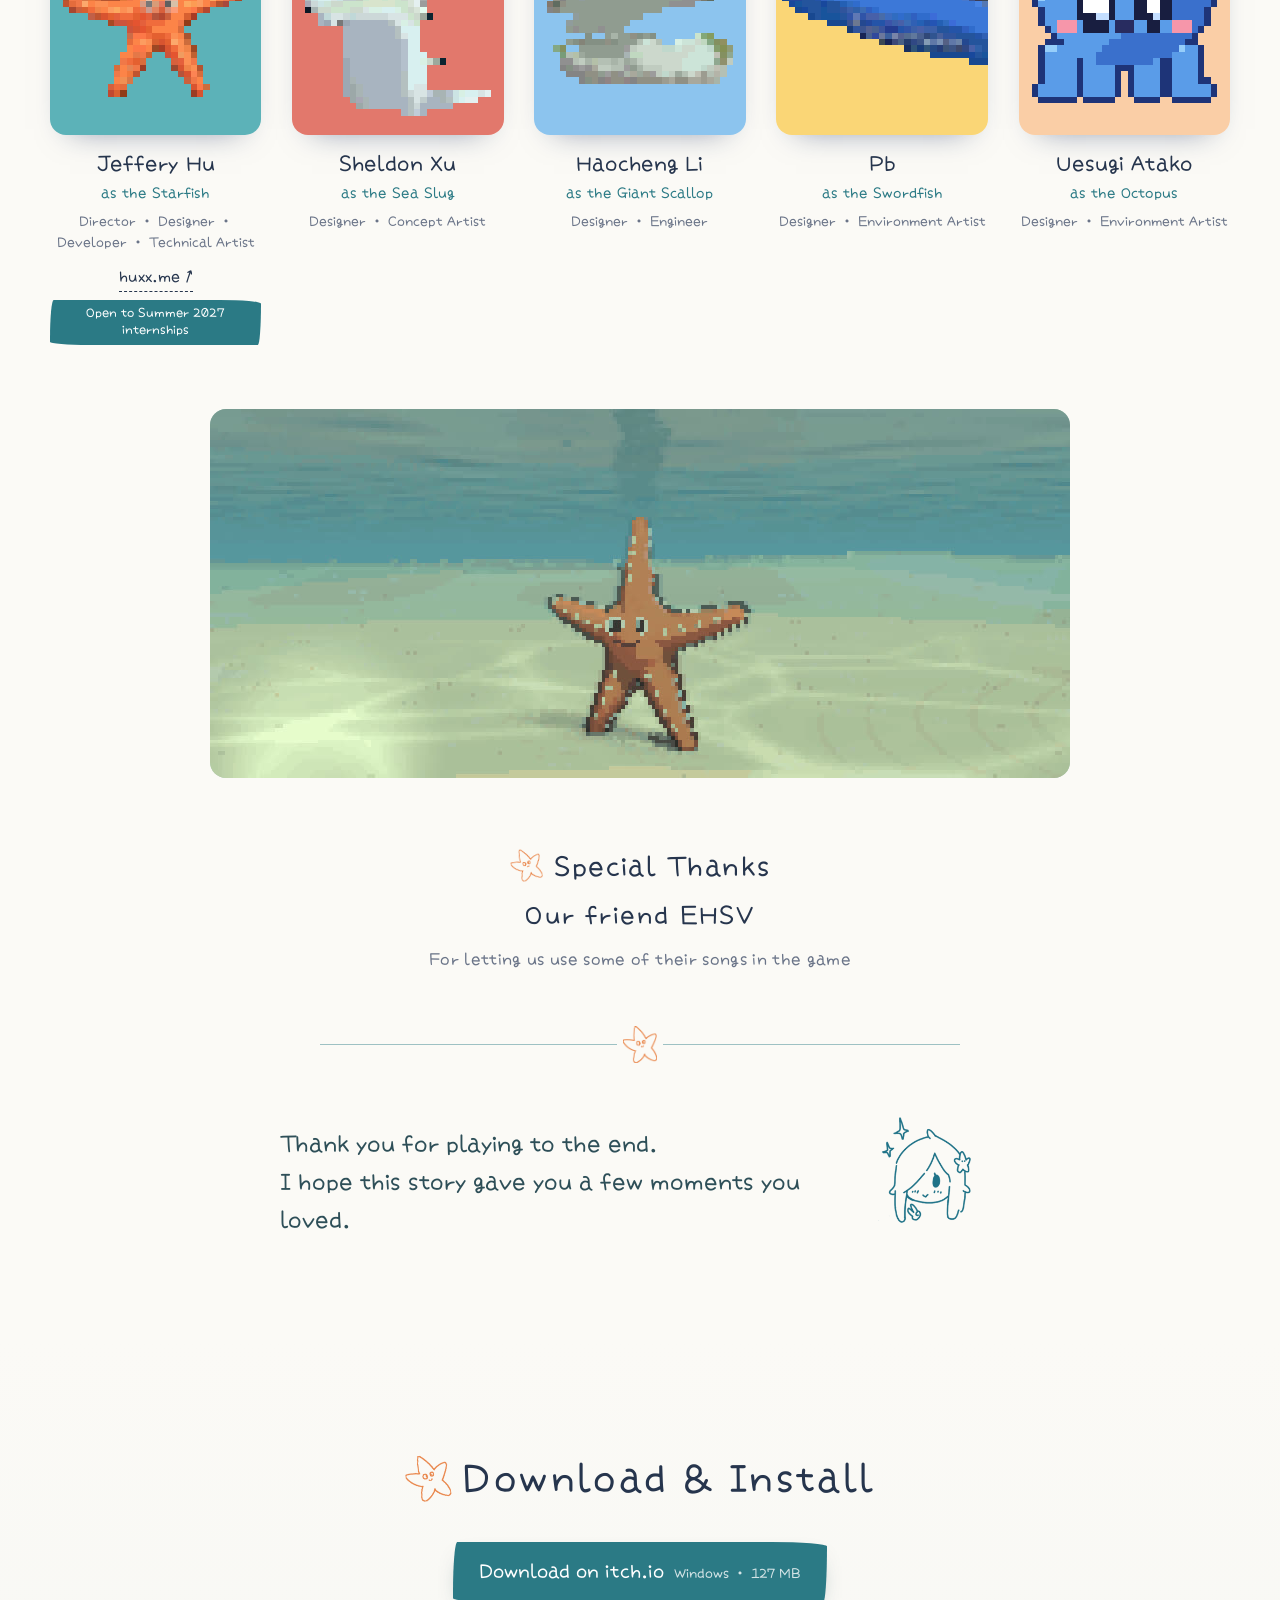
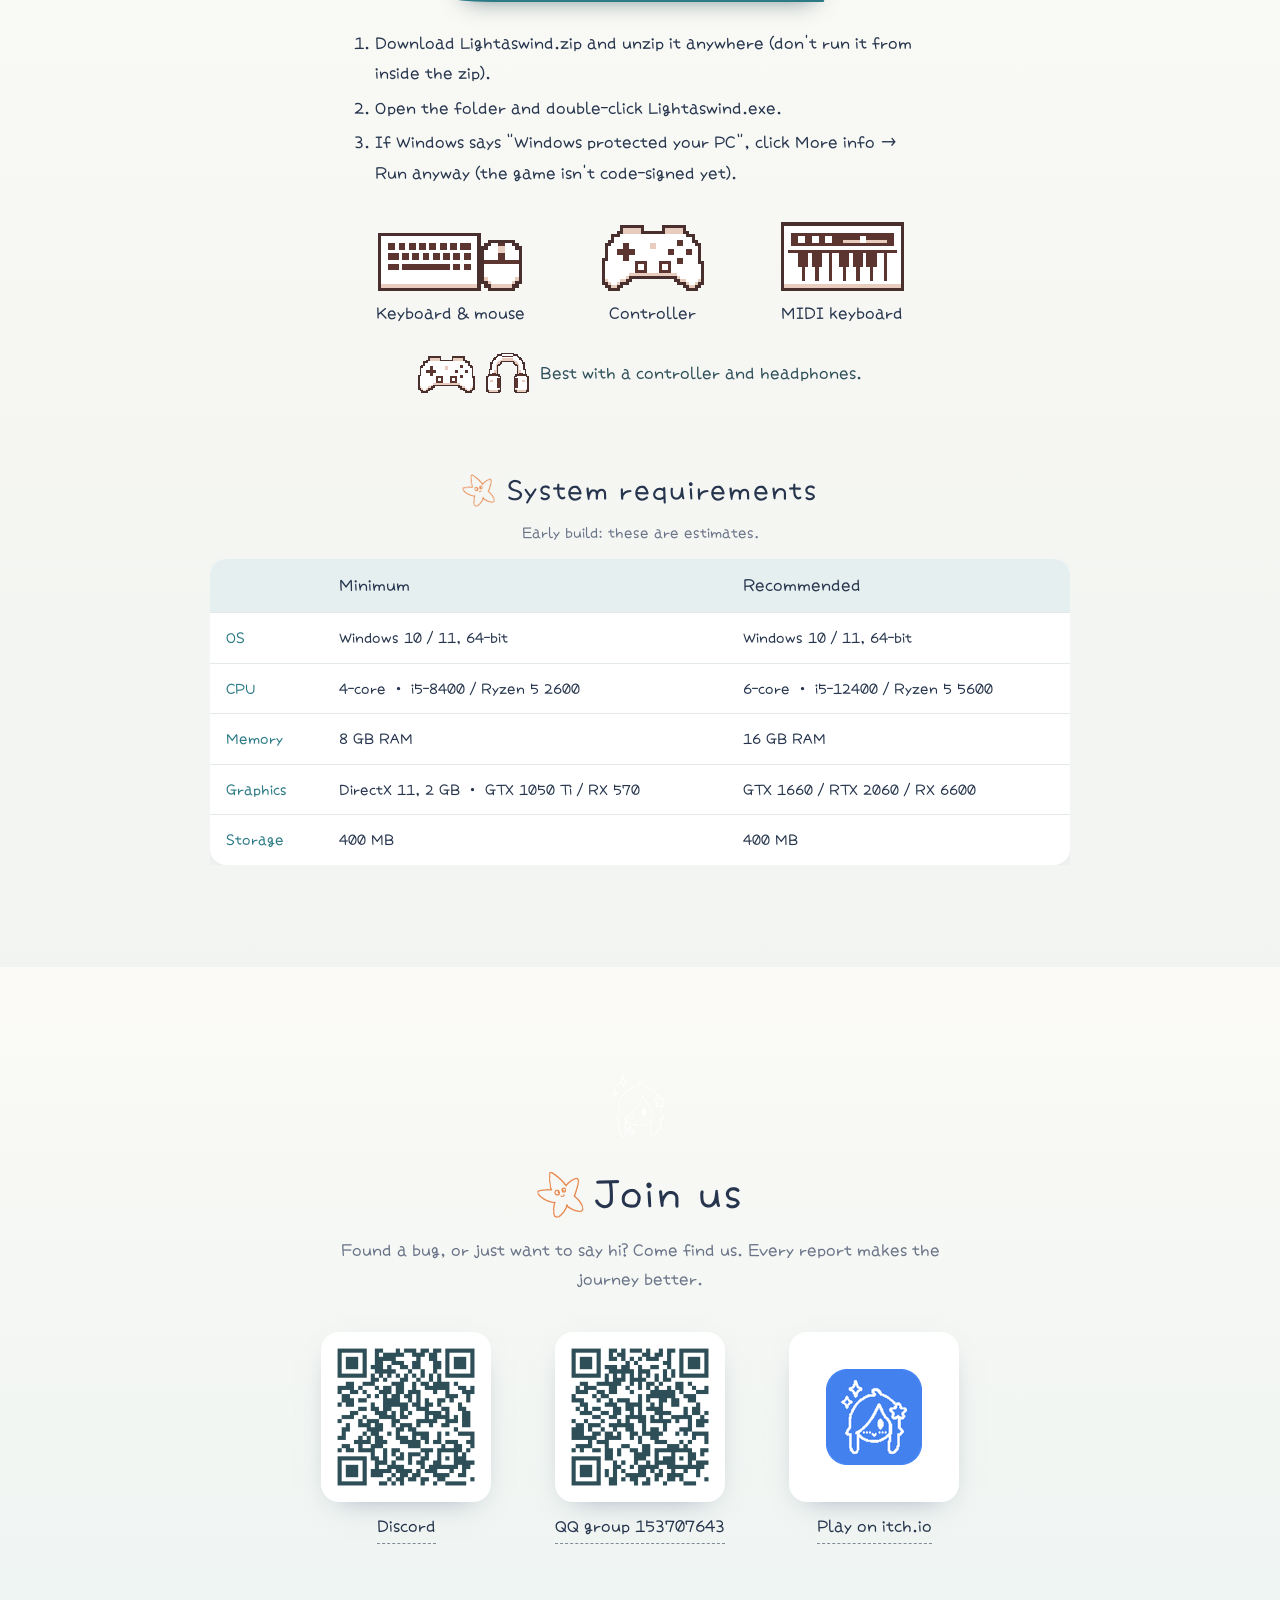
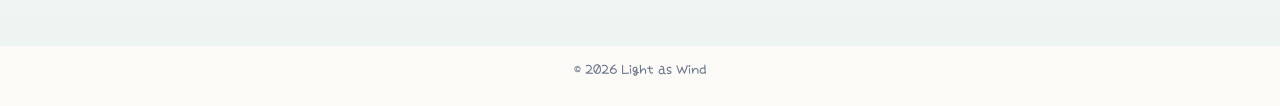
==== commit d9665397: "Share card: second poster, all English The link preview (Open Graph / Twitter tags) now shows the se" ====
--- a/index.html
+++ b/index.html
@@ -1,29 +1,31 @@
 <!doctype html>
-<html lang="zh-CN" data-lang="zh">
+<html lang="en" data-lang="en">
 <head>
 <meta charset="utf-8">
 <meta name="viewport" content="width=device-width, initial-scale=1, viewport-fit=cover">
-<title>愿此身如风</title>
-<meta name="description" content="《愿此身如风》Light as Wind — 一款像素风横版冒险游戏：穿过海洋，追寻远方的天空。A dreamy pixel-art side-scrolling adventure across the ocean, toward a faraway sky.">
+<title>Light as Wind</title>
+<meta name="description" content="Light as Wind is a dreamy pixel-art side-scrolling adventure across the ocean, toward a faraway sky.">
 <link rel="canonical" href="https://lightaswind.com/">
 <meta name="theme-color" content="#4381ef">
 <meta name="color-scheme" content="light">
 
 <meta property="og:type" content="website">
-<meta property="og:site_name" content="Light as Wind · 愿此身如风">
-<meta property="og:title" content="愿此身如风 · Light as Wind">
-<meta property="og:description" content="愿此身如风，去往天空深蓝的彼方。A dreamy pixel-art side-scrolling adventure across the ocean, toward a faraway sky.">
+<meta property="og:site_name" content="Light as Wind">
+<meta property="og:title" content="Light as Wind">
+<meta property="og:description" content="Light as wind, to the far side of deep blue sky. A dreamy pixel-art side-scrolling adventure across the ocean, toward a faraway sky.">
 <meta property="og:url" content="https://lightaswind.com/">
-<meta property="og:image" content="https://lightaswind.com/og-en.jpg">
+<meta property="og:image" content="https://lightaswind.com/og-poster2-en.jpg">
 <meta property="og:image:width" content="1200">
 <meta property="og:image:height" content="630">
-<meta property="og:image:alt" content="Light as Wind poster: a white-haired girl in profile against a blue sky with white doves">
-<meta property="og:locale" content="zh_CN">
-<meta property="og:locale:alternate" content="en_US">
+<meta property="og:image:alt" content="Light as Wind poster: a white-haired girl with a starfish hairpin, smiling against a pale sky">
+<meta property="og:locale" content="en_US">
+<meta property="og:locale:alternate" content="zh_CN">
+<meta property="og:locale:alternate" content="ja_JP">
+<meta property="og:locale:alternate" content="ko_KR">
 <meta name="twitter:card" content="summary_large_image">
-<meta name="twitter:title" content="愿此身如风 · Light as Wind">
+<meta name="twitter:title" content="Light as Wind">
 <meta name="twitter:description" content="Light as wind, to the far side of deep blue sky. A dreamy pixel-art side-scrolling adventure across the ocean.">
-<meta name="twitter:image" content="https://lightaswind.com/og-en.jpg">
+<meta name="twitter:image" content="https://lightaswind.com/og-poster2-en.jpg">
 
 <link rel="icon" href="/favicon.ico" sizes="any">
 <link rel="icon" href="/assets/icons/favicon-32.png" type="image/png" sizes="32x32">
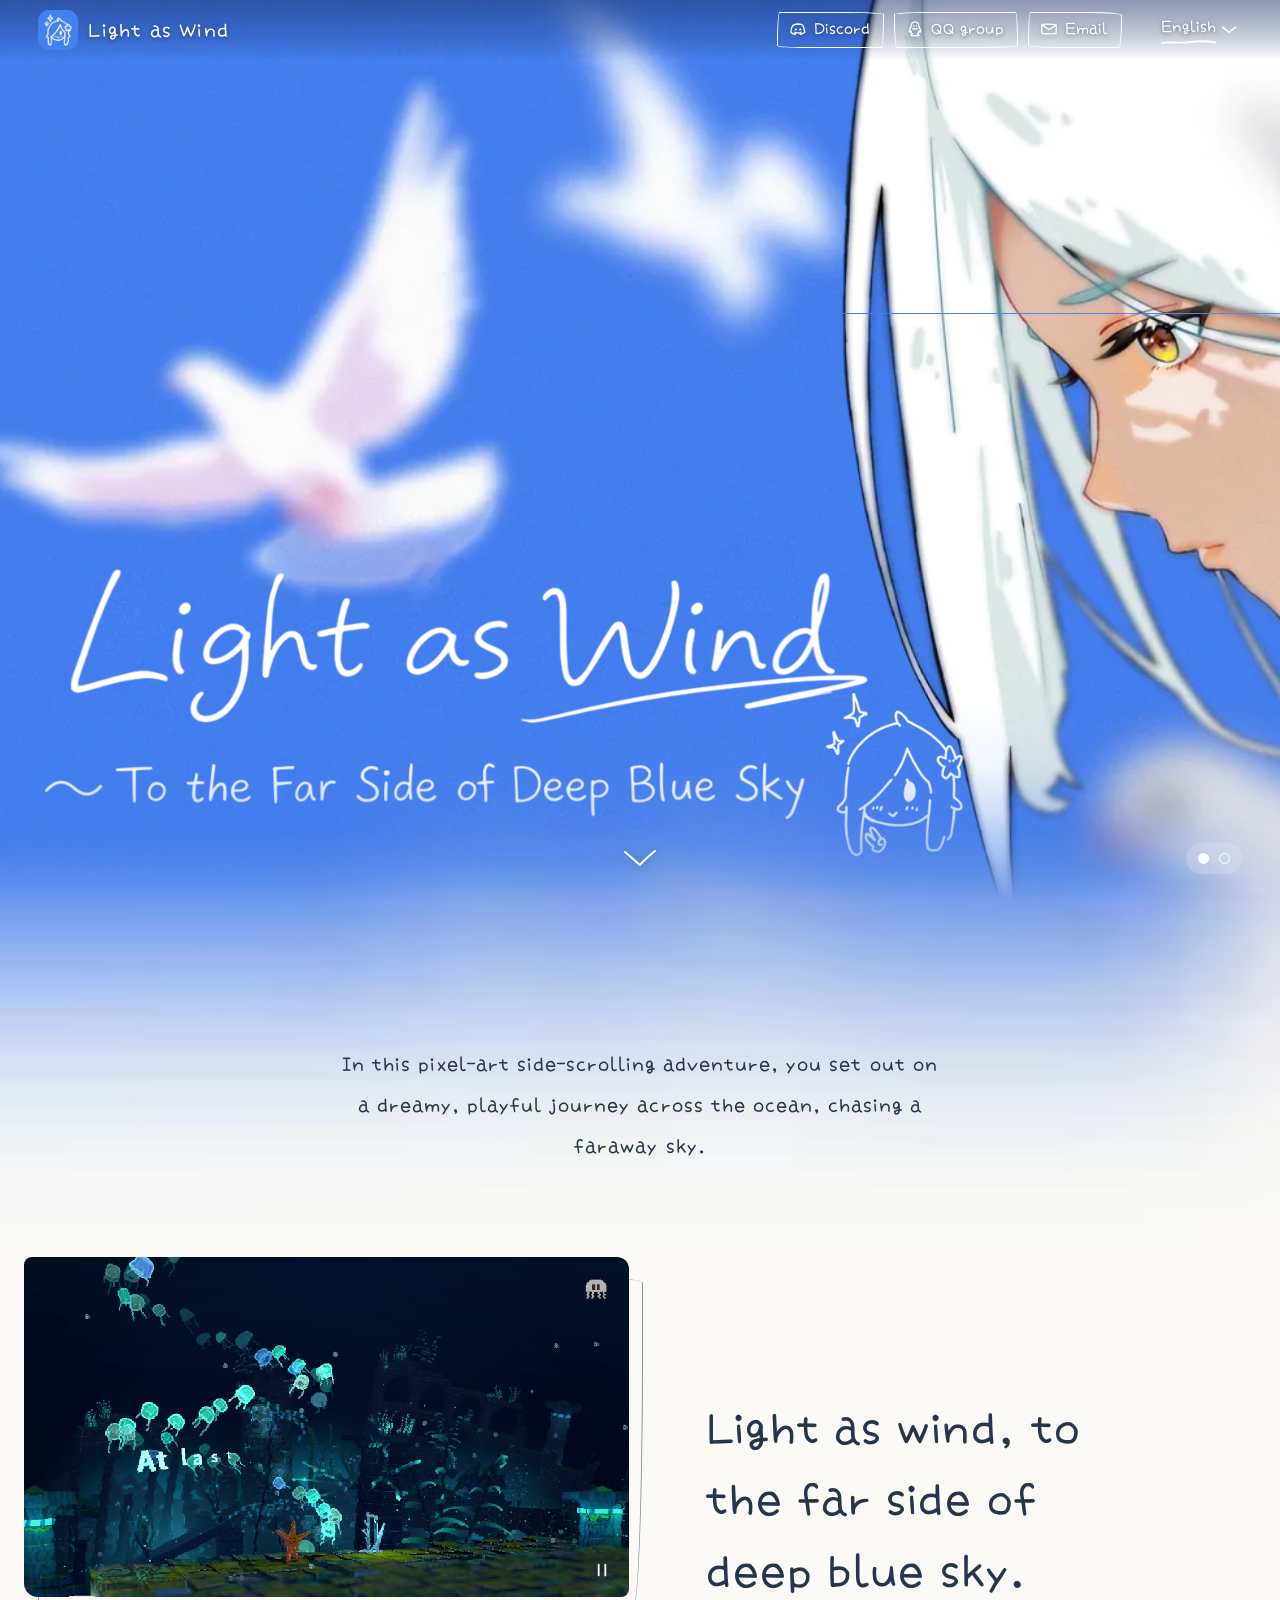
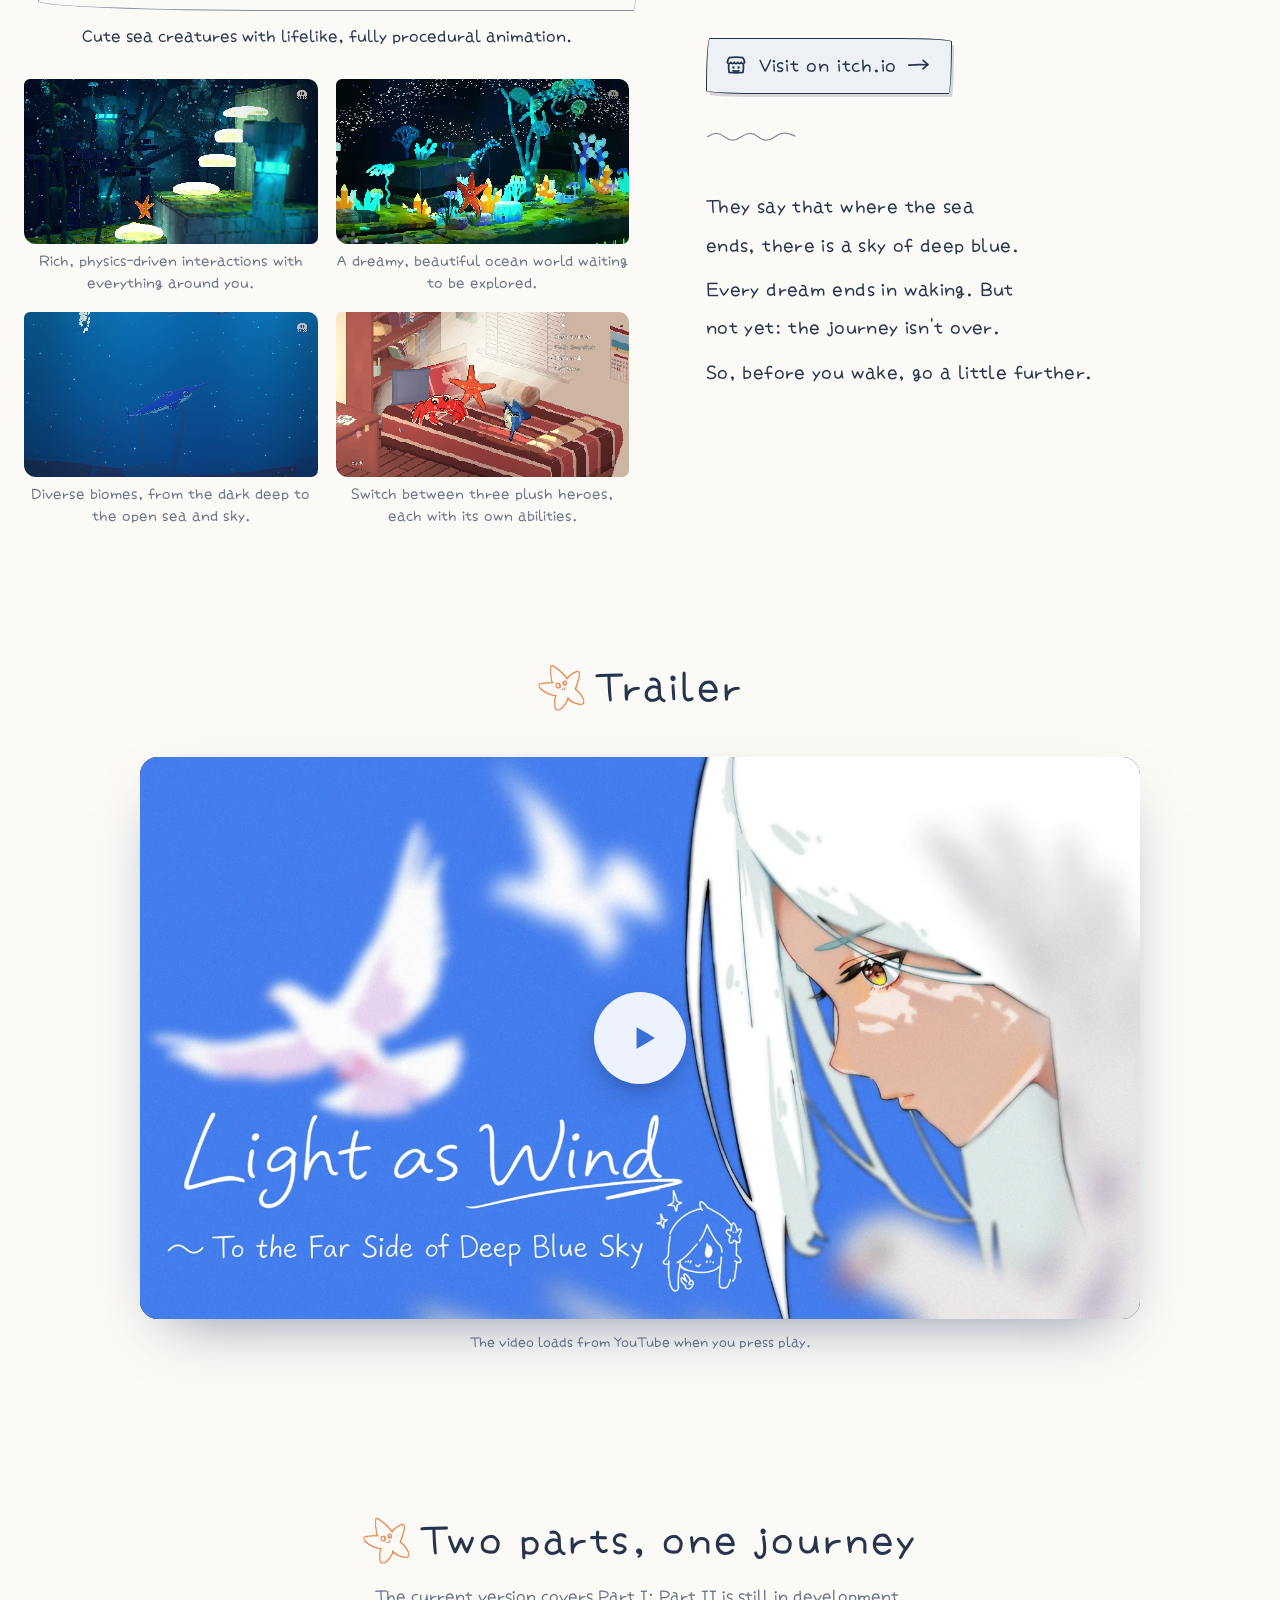
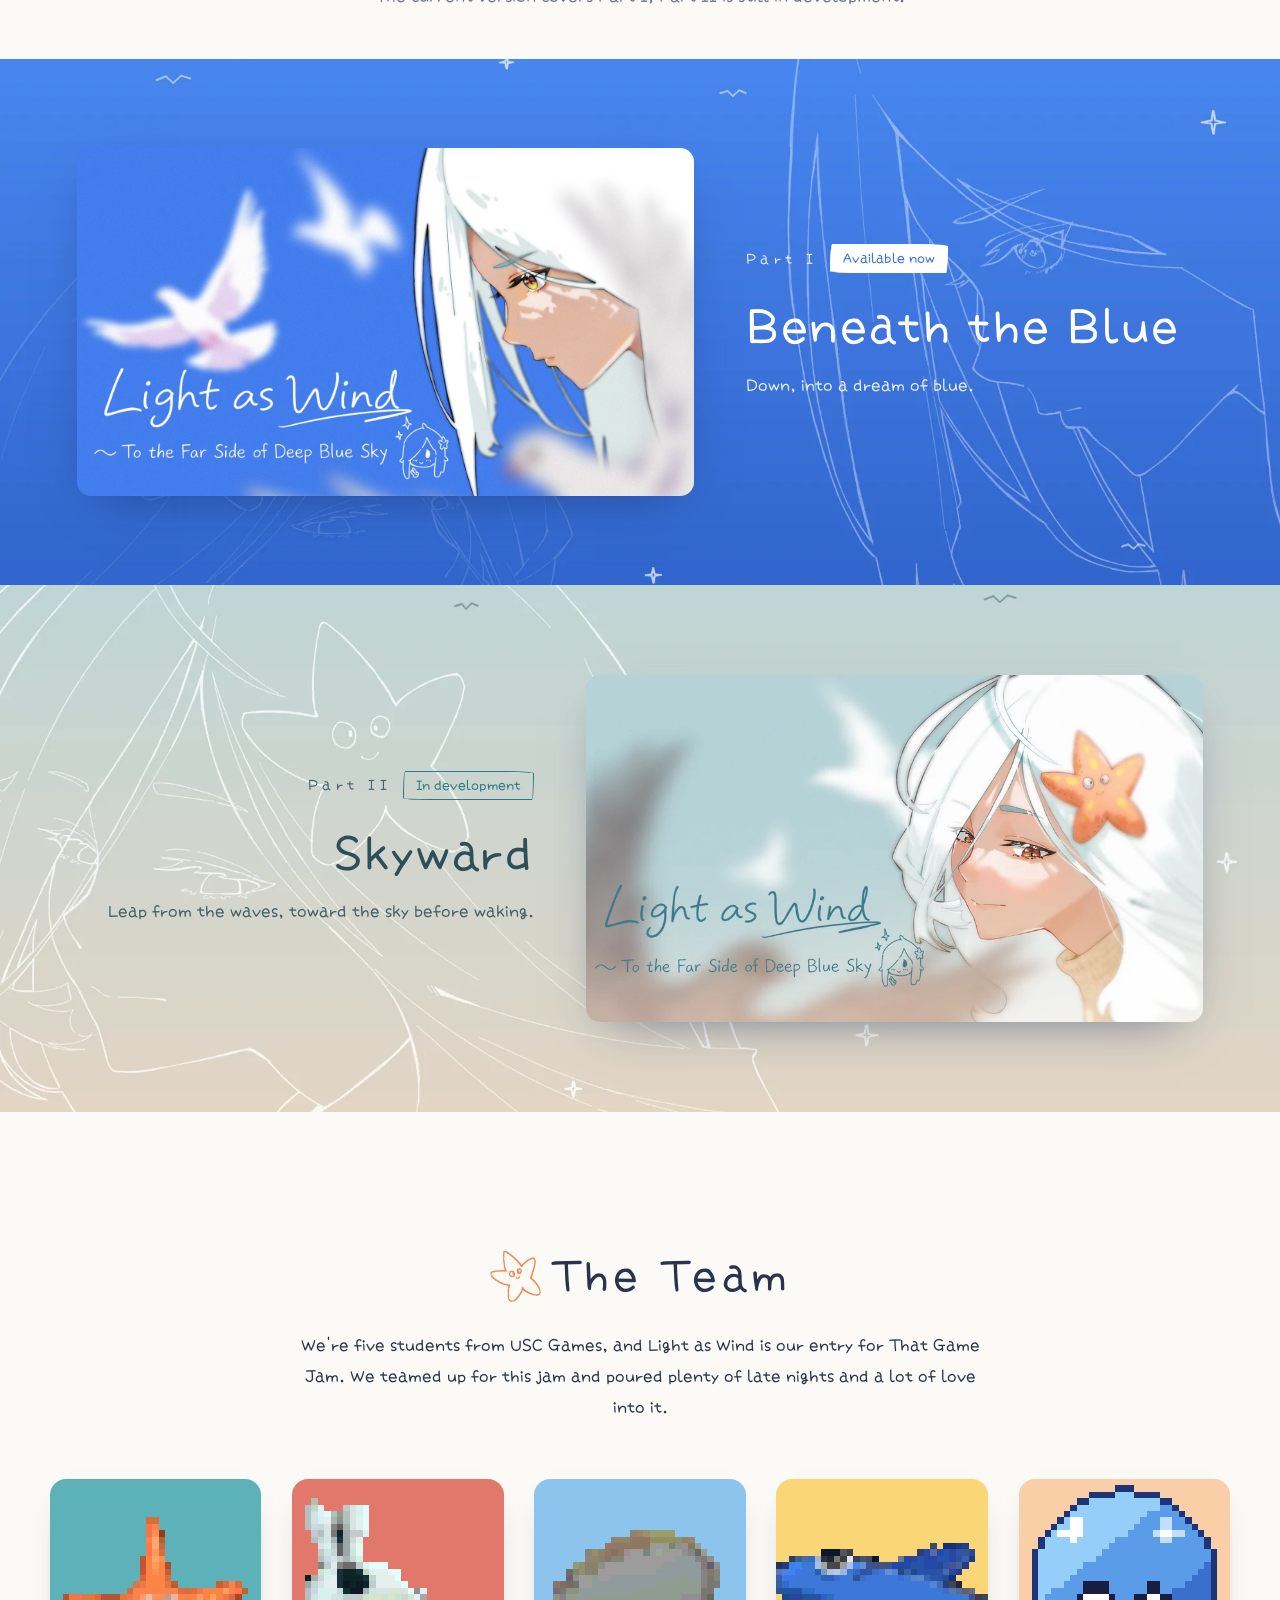
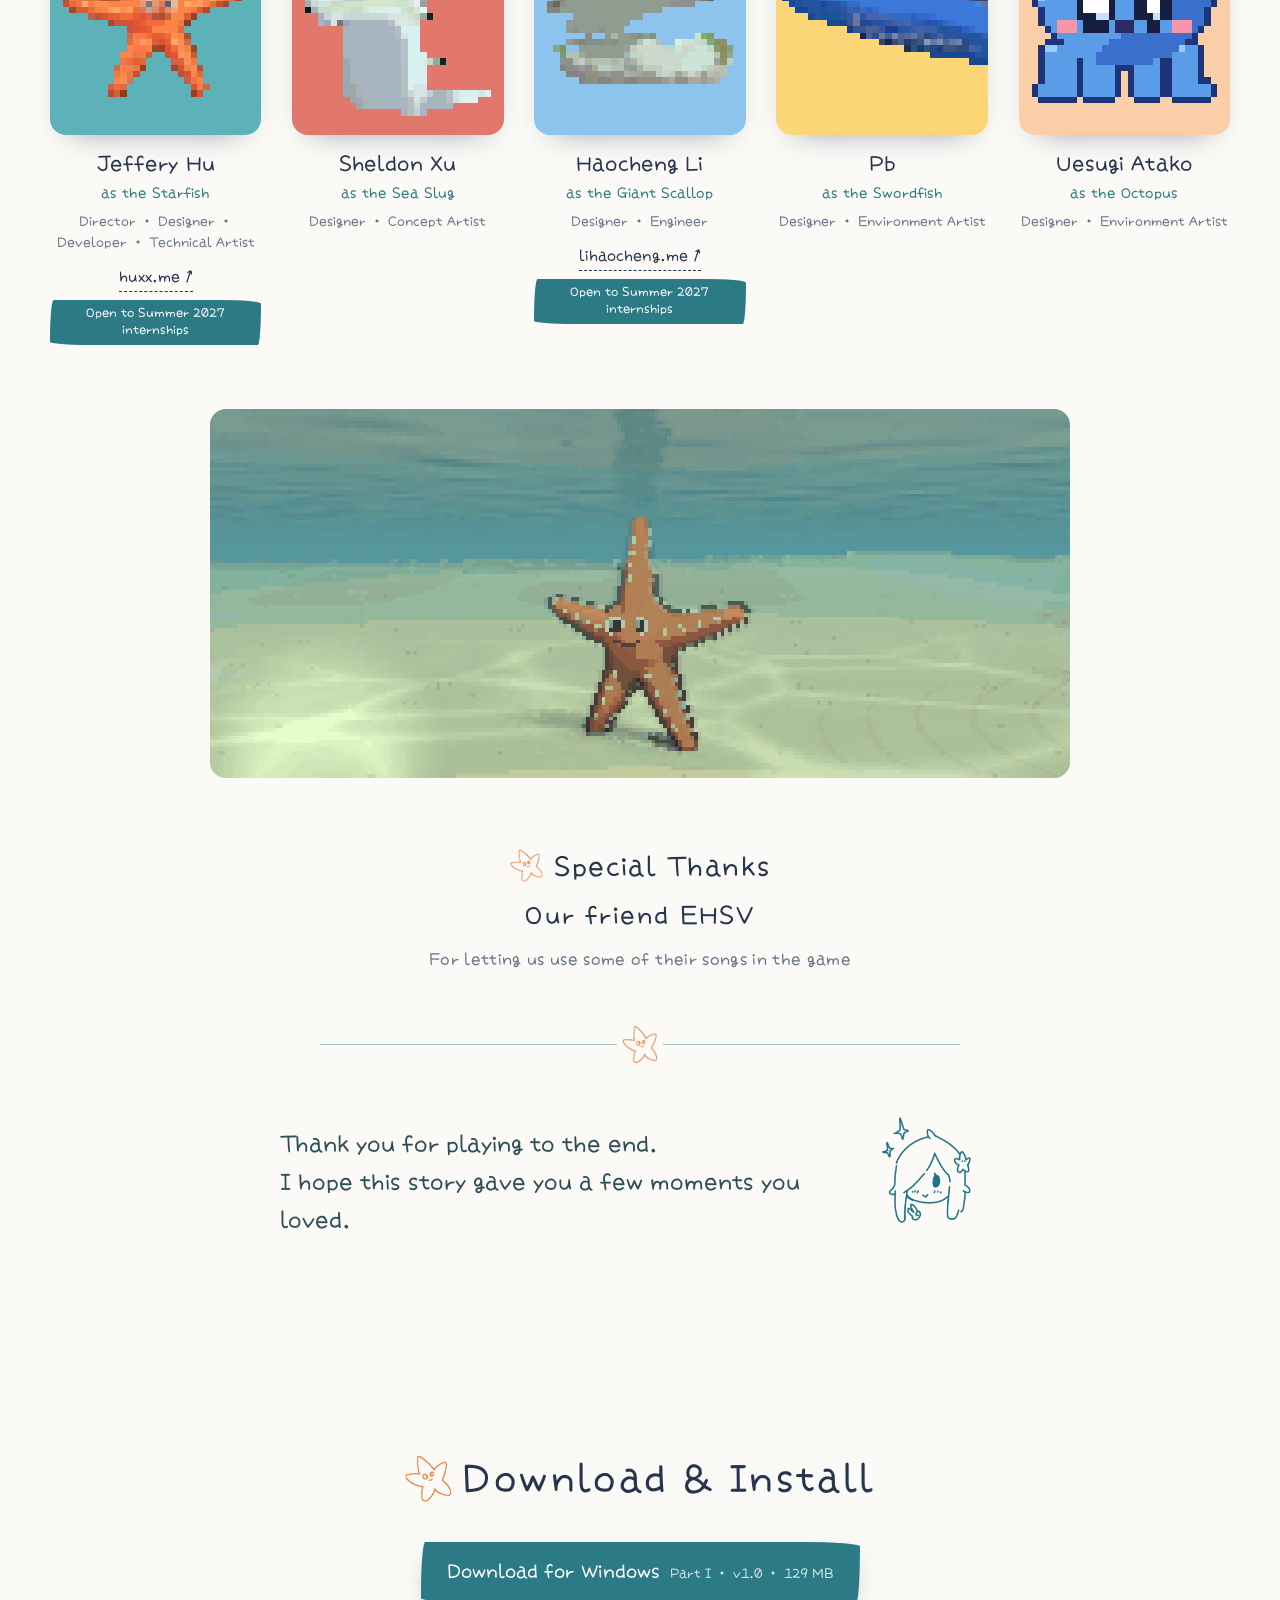
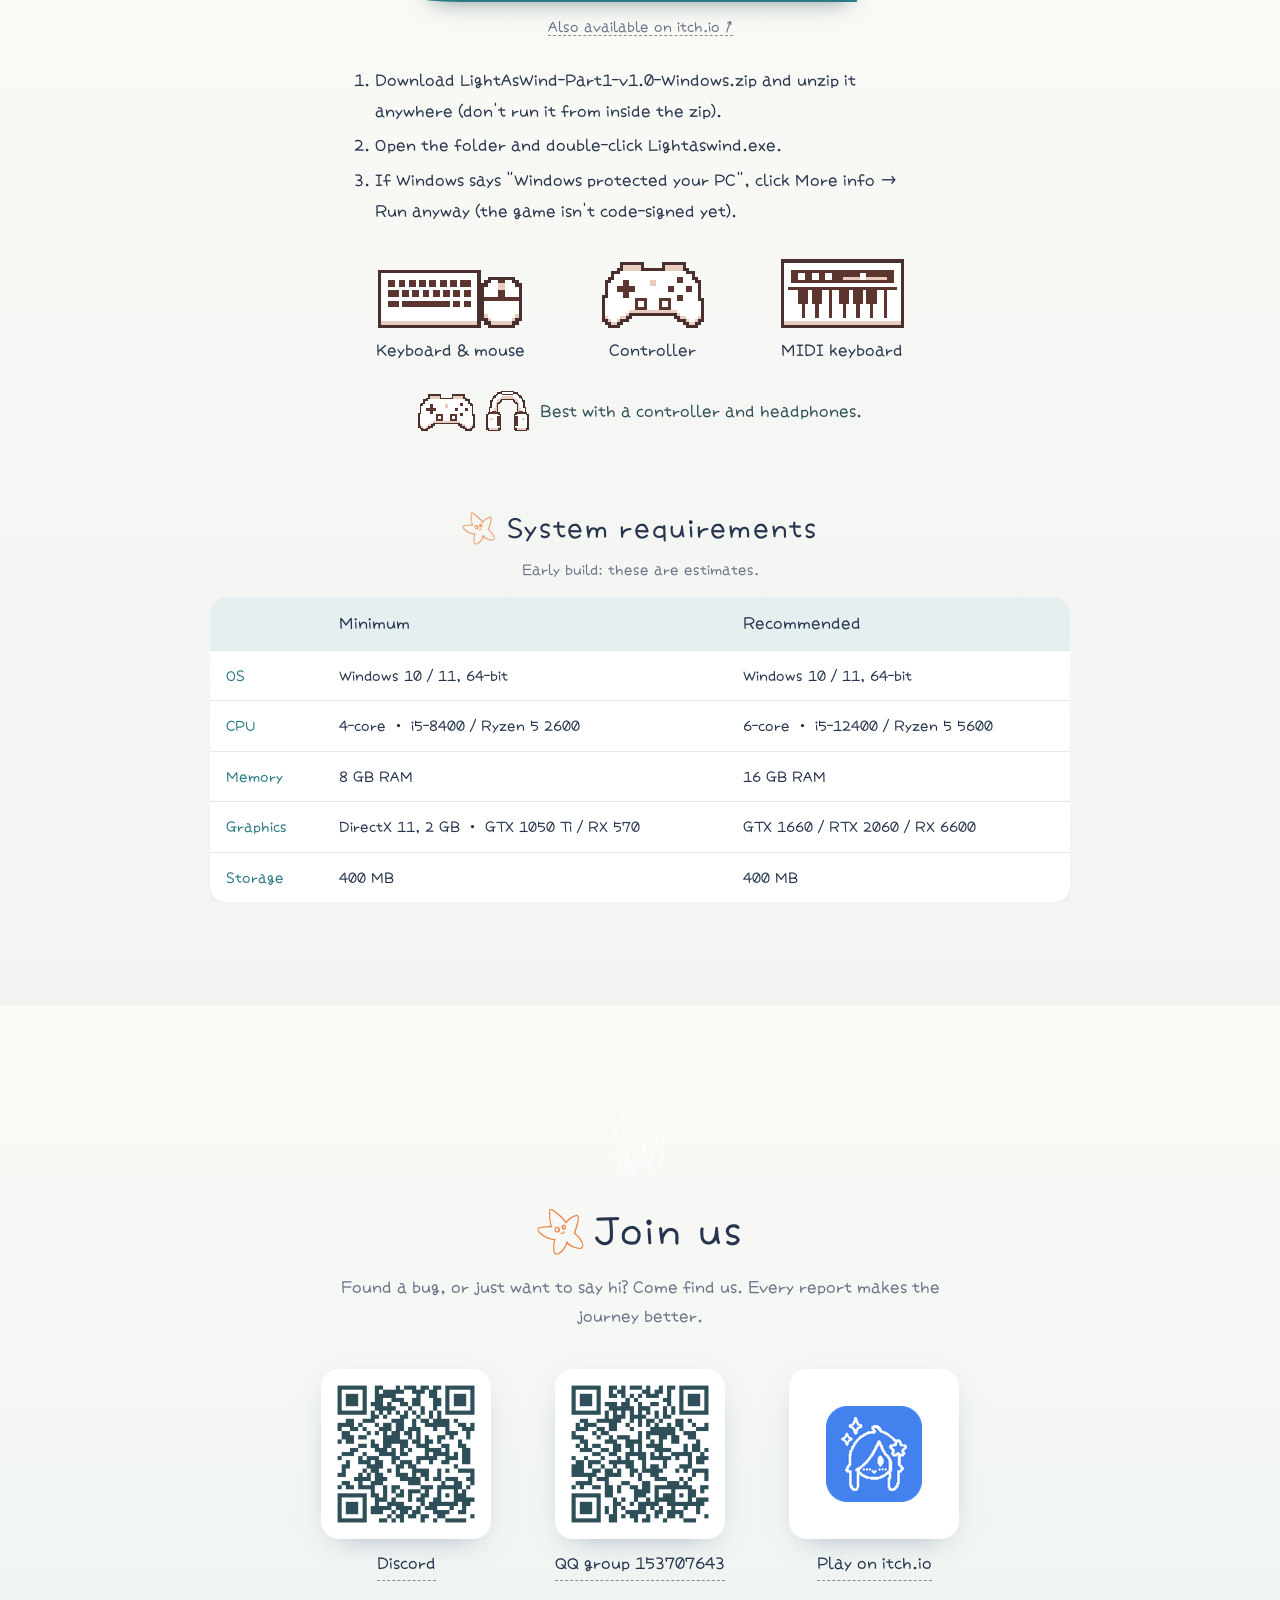
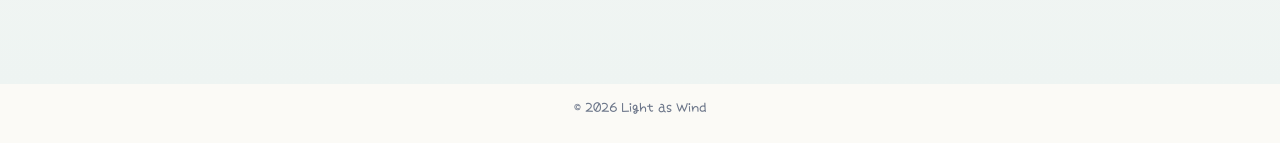
==== commit 323949d9: "Download from dl.lightaswind.com; Haocheng's site and internship tag - The main download button now " ====
--- a/index.html
+++ b/index.html
@@ -50,8 +50,8 @@
     document.title = { zh: "愿此身如风", en: "Light as Wind", ja: "この身、風のごとく", ko: "이 몸 바람처럼" }[l];
   })();
 </script>
-<link rel="preload" href="/assets/fonts/xiaolai-subset.woff2?v=5" as="font" type="font/woff2" crossorigin>
-<link rel="stylesheet" href="/assets/site.css?v=10">
+<link rel="preload" href="/assets/fonts/xiaolai-subset.woff2?v=6" as="font" type="font/woff2" crossorigin>
+<link rel="stylesheet" href="/assets/site.css?v=11">
 </head>
 <body>
 <a class="skip" href="#play" data-i18n="skip">跳到正文</a>
@@ -198,7 +198,7 @@
     <ul class="members">
       <li class="member"><img class="pic pixel" src="/assets/img/cast-starfish.png" width="330" height="400" alt="" loading="lazy" decoding="async"><p class="name">Jeffery Hu</p><p class="as" data-i18n="as_starfish"></p><p class="roles" data-i18n="roles_jeff"></p><p class="links"><a class="site" href="https://huxx.me/" target="_blank" rel="noopener">huxx.me ↗</a><span class="hire" data-i18n="intern">正在寻找 2027 年暑期实习</span></p></li>
       <li class="member"><img class="pic pixel" src="/assets/img/cast-slug.png" width="330" height="400" alt="" loading="lazy" decoding="async"><p class="name">Sheldon Xu</p><p class="as" data-i18n="as_slug"></p><p class="roles" data-i18n="roles_sheldon"></p></li>
-      <li class="member"><img class="pic pixel" src="/assets/img/cast-scallop.png" width="330" height="400" alt="" loading="lazy" decoding="async"><p class="name">Haocheng Li</p><p class="as" data-i18n="as_scallop"></p><p class="roles" data-i18n="roles_haocheng"></p></li>
+      <li class="member"><img class="pic pixel" src="/assets/img/cast-scallop.png" width="330" height="400" alt="" loading="lazy" decoding="async"><p class="name">Haocheng Li</p><p class="as" data-i18n="as_scallop"></p><p class="roles" data-i18n="roles_haocheng"></p><p class="links"><a class="site" href="https://lihaocheng.me/" target="_blank" rel="noopener">lihaocheng.me ↗</a><span class="hire" data-i18n="intern">正在寻找 2027 年暑期实习</span></p></li>
       <li class="member"><img class="pic pixel" src="/assets/img/cast-swordfish.png" width="330" height="400" alt="" loading="lazy" decoding="async"><p class="name">Pb</p><p class="as" data-i18n="as_swordfish"></p><p class="roles" data-i18n="roles_pb"></p></li>
       <li class="member"><img class="pic pixel" src="/assets/img/cast-octopus.png" width="330" height="400" alt="" loading="lazy" decoding="async"><p class="name">Uesugi Atako</p><p class="as" data-i18n="as_octopus"></p><p class="roles" data-i18n="roles_uesugi"></p></li>
     </ul>
@@ -212,7 +212,8 @@
   <!-- Page 5: download, install, requirements -->
   <section id="download" class="download" aria-labelledby="dl-h">
     <h2 id="dl-h" class="sec-h star-h" data-i18n="dlH">下载与安装</h2>
-    <a class="dl-btn" href="https://huxxshadow.itch.io/light-as-wind" target="_blank" rel="noopener"><span data-i18n="dlBtn">在 itch.io 下载</span> <small>Windows · 127 MB</small></a>
+    <a class="dl-btn" href="https://dl.lightaswind.com/LightAsWind-Part1-v1.0-Windows.zip" download><span data-i18n="dlBtn">下载 Windows 版</span> <small>Part I · v1.0 · 129 MB</small></a>
+    <p class="dl-alt"><a href="https://huxxshadow.itch.io/light-as-wind" target="_blank" rel="noopener" data-i18n="dlItch">也可以在 itch.io 下载 ↗</a></p>
     <ol class="steps"><li data-i18n="dl1"></li><li data-i18n="dl2"></li><li data-i18n="dl3"></li></ol>
     <ul class="inputs">
       <li><img class="pixel" src="/assets/img/in-keys.png" alt=""><span data-i18n="inKey"></span></li>
@@ -248,6 +249,6 @@
   <footer class="foot">© 2026 Light as Wind</footer>
 </main>
 
-<script src="/assets/site.js?v=7" defer></script>
+<script src="/assets/site.js?v=8" defer></script>
 </body>
 </html>
--- a/assets/site.css
+++ b/assets/site.css
@@ -1,7 +1,7 @@
 /* Xiaolai (小赖字体) by LXGW, SIL OFL 1.1 — subset to the glyphs this site uses. */
 @font-face {
   font-family: "Xiaolai";
-  src: url(fonts/xiaolai-subset.woff2?v=5) format("woff2");
+  src: url(fonts/xiaolai-subset.woff2?v=6) format("woff2");
   font-weight: 400;
   font-display: swap;
 }
@@ -532,3 +532,4 @@
 .trailer-play:hover .tp-icon { transform: scale(1.08); }
 .tnote { margin: 12px 0 0; font-size: 14px; color: var(--ink-soft); }
 .team .close span { white-space: pre-line; }
+.dl-alt { margin: 12px 0 0; font-size: 15px; } .dl-alt a { border-bottom: 1.5px dashed var(--line); padding-bottom: 1px; color: var(--ink-soft); }
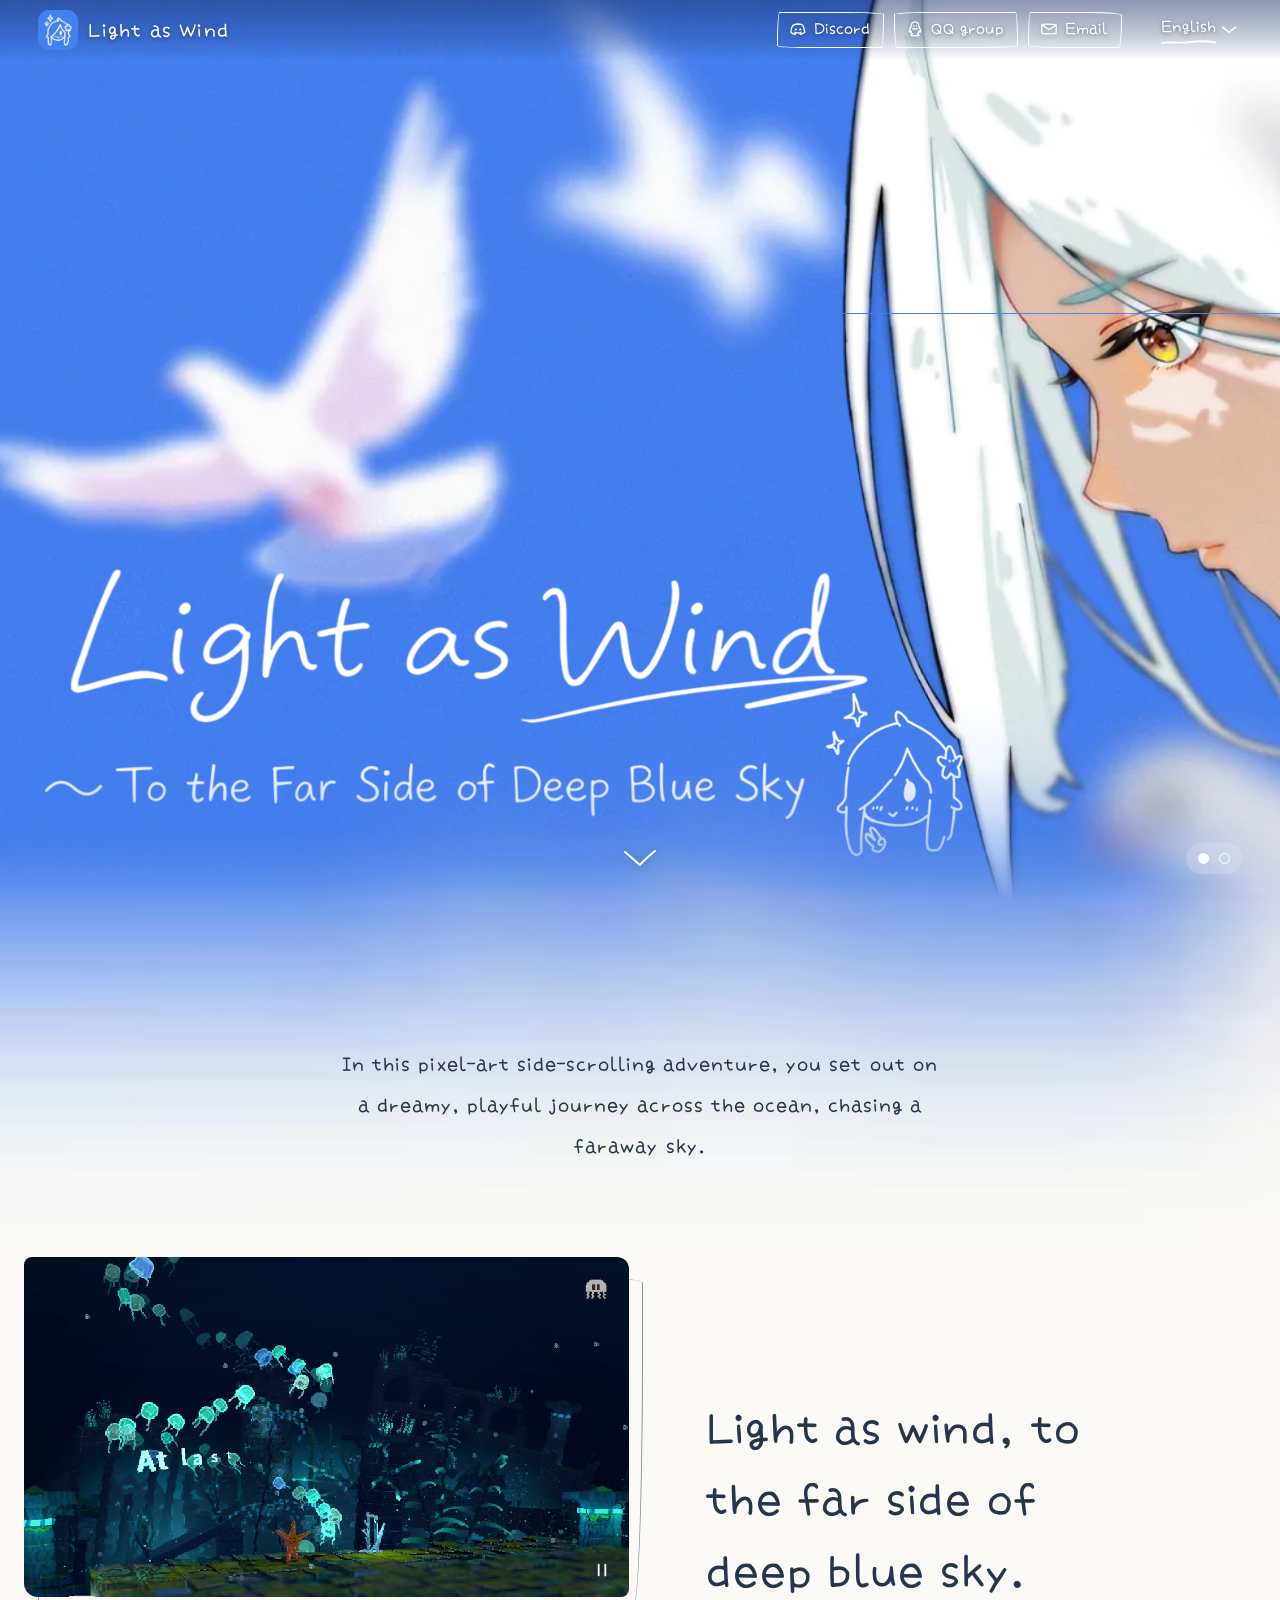
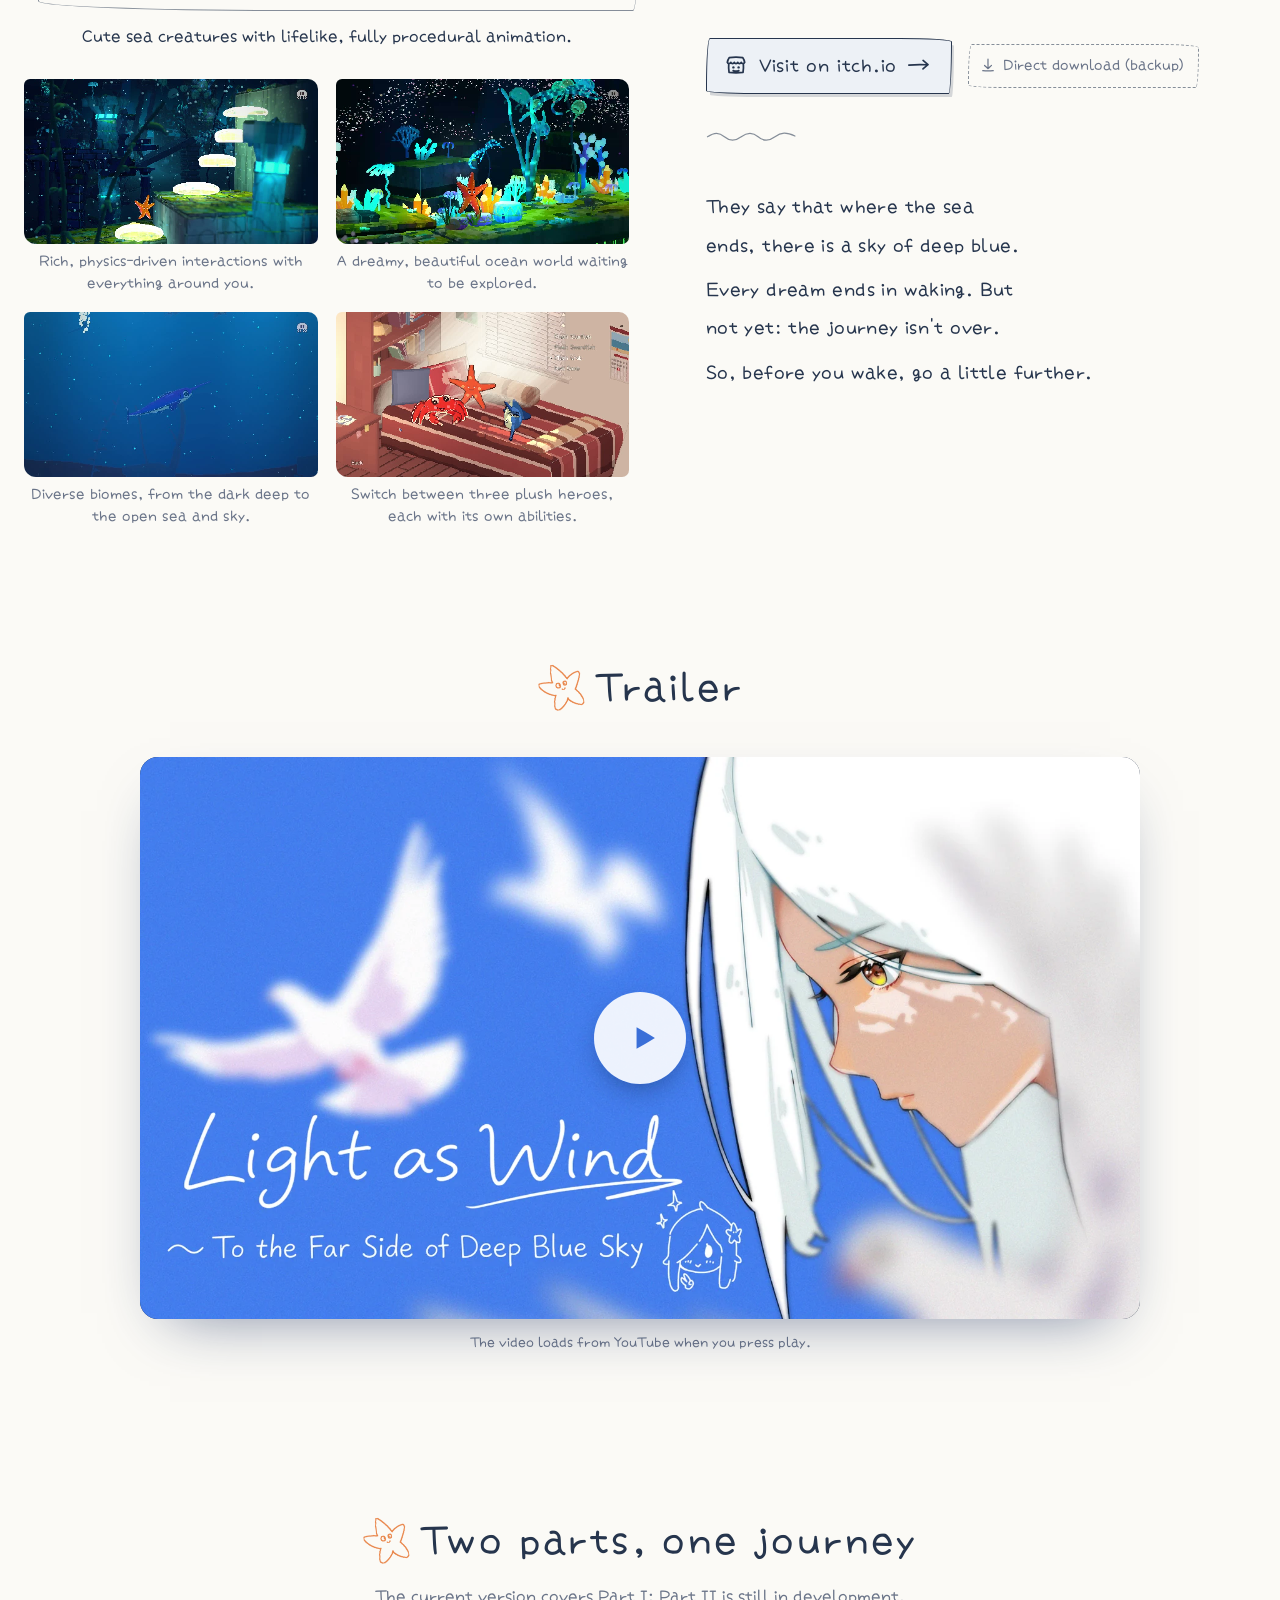
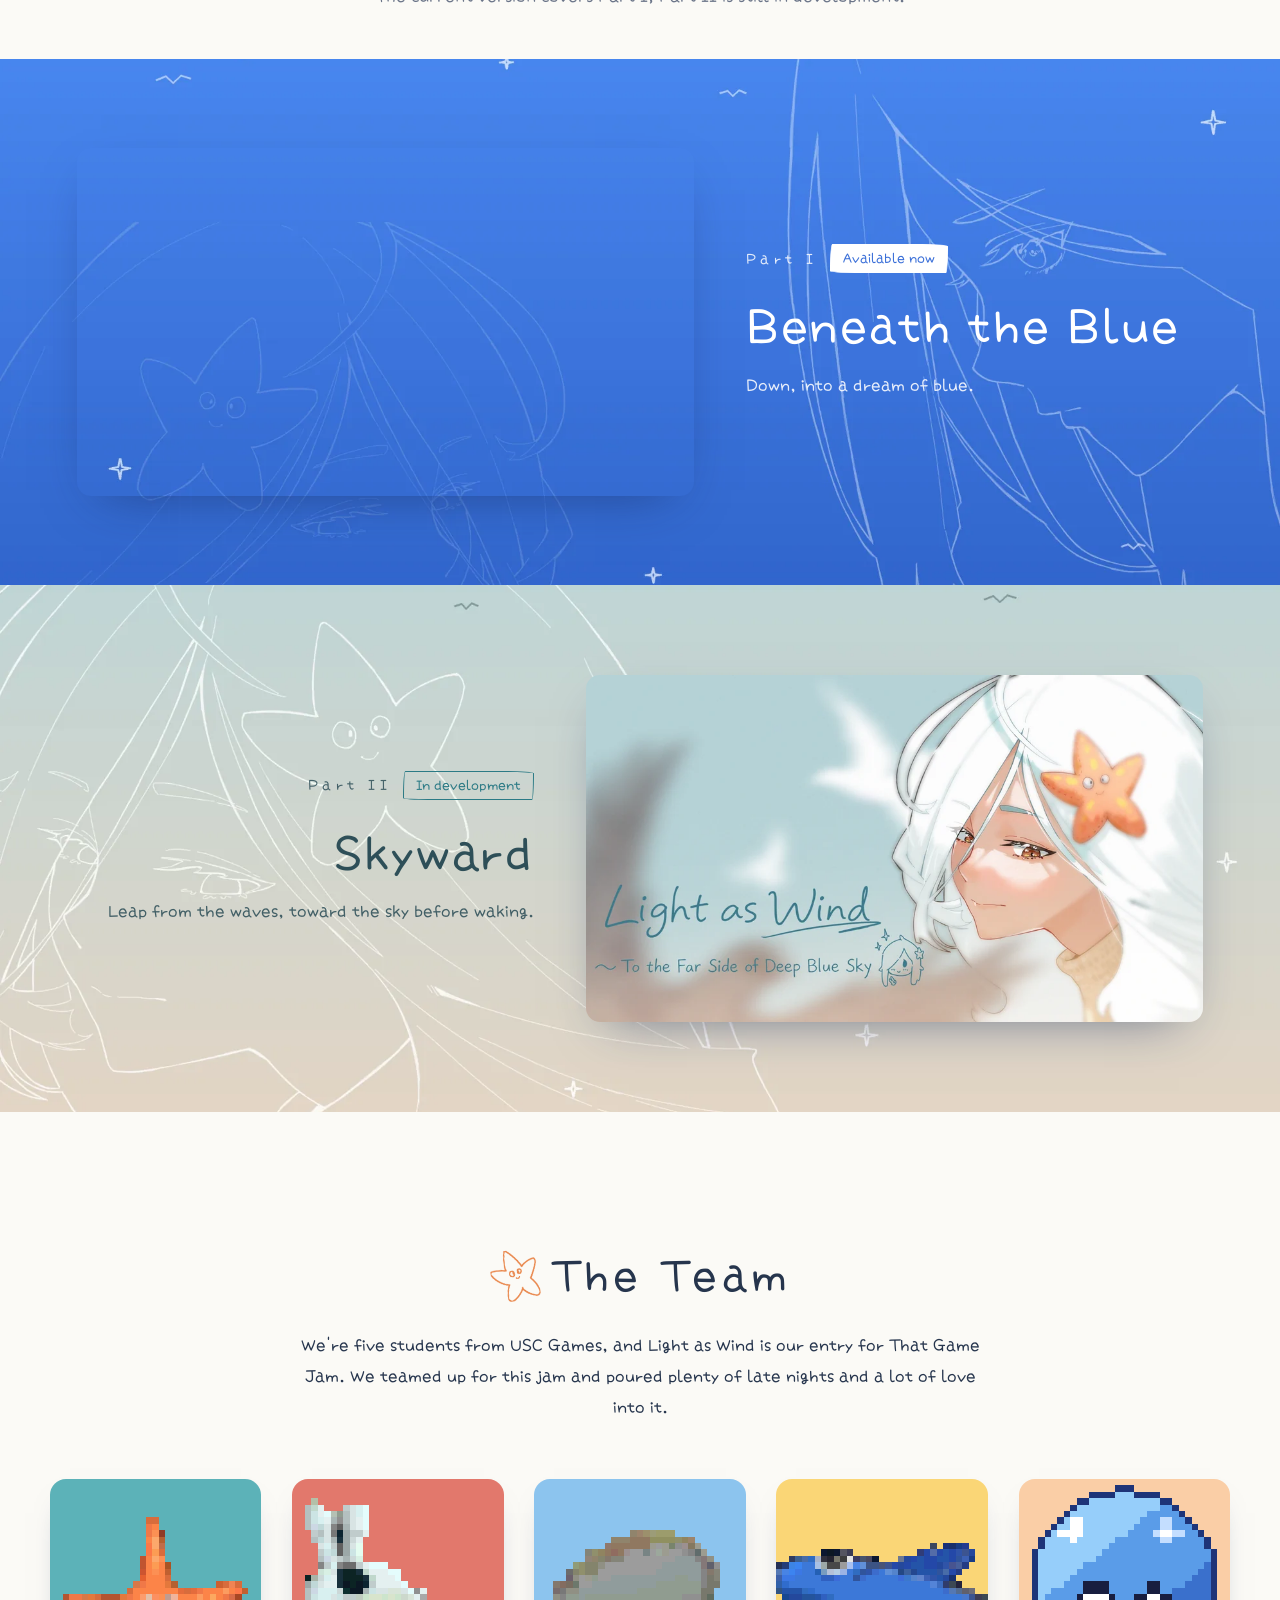
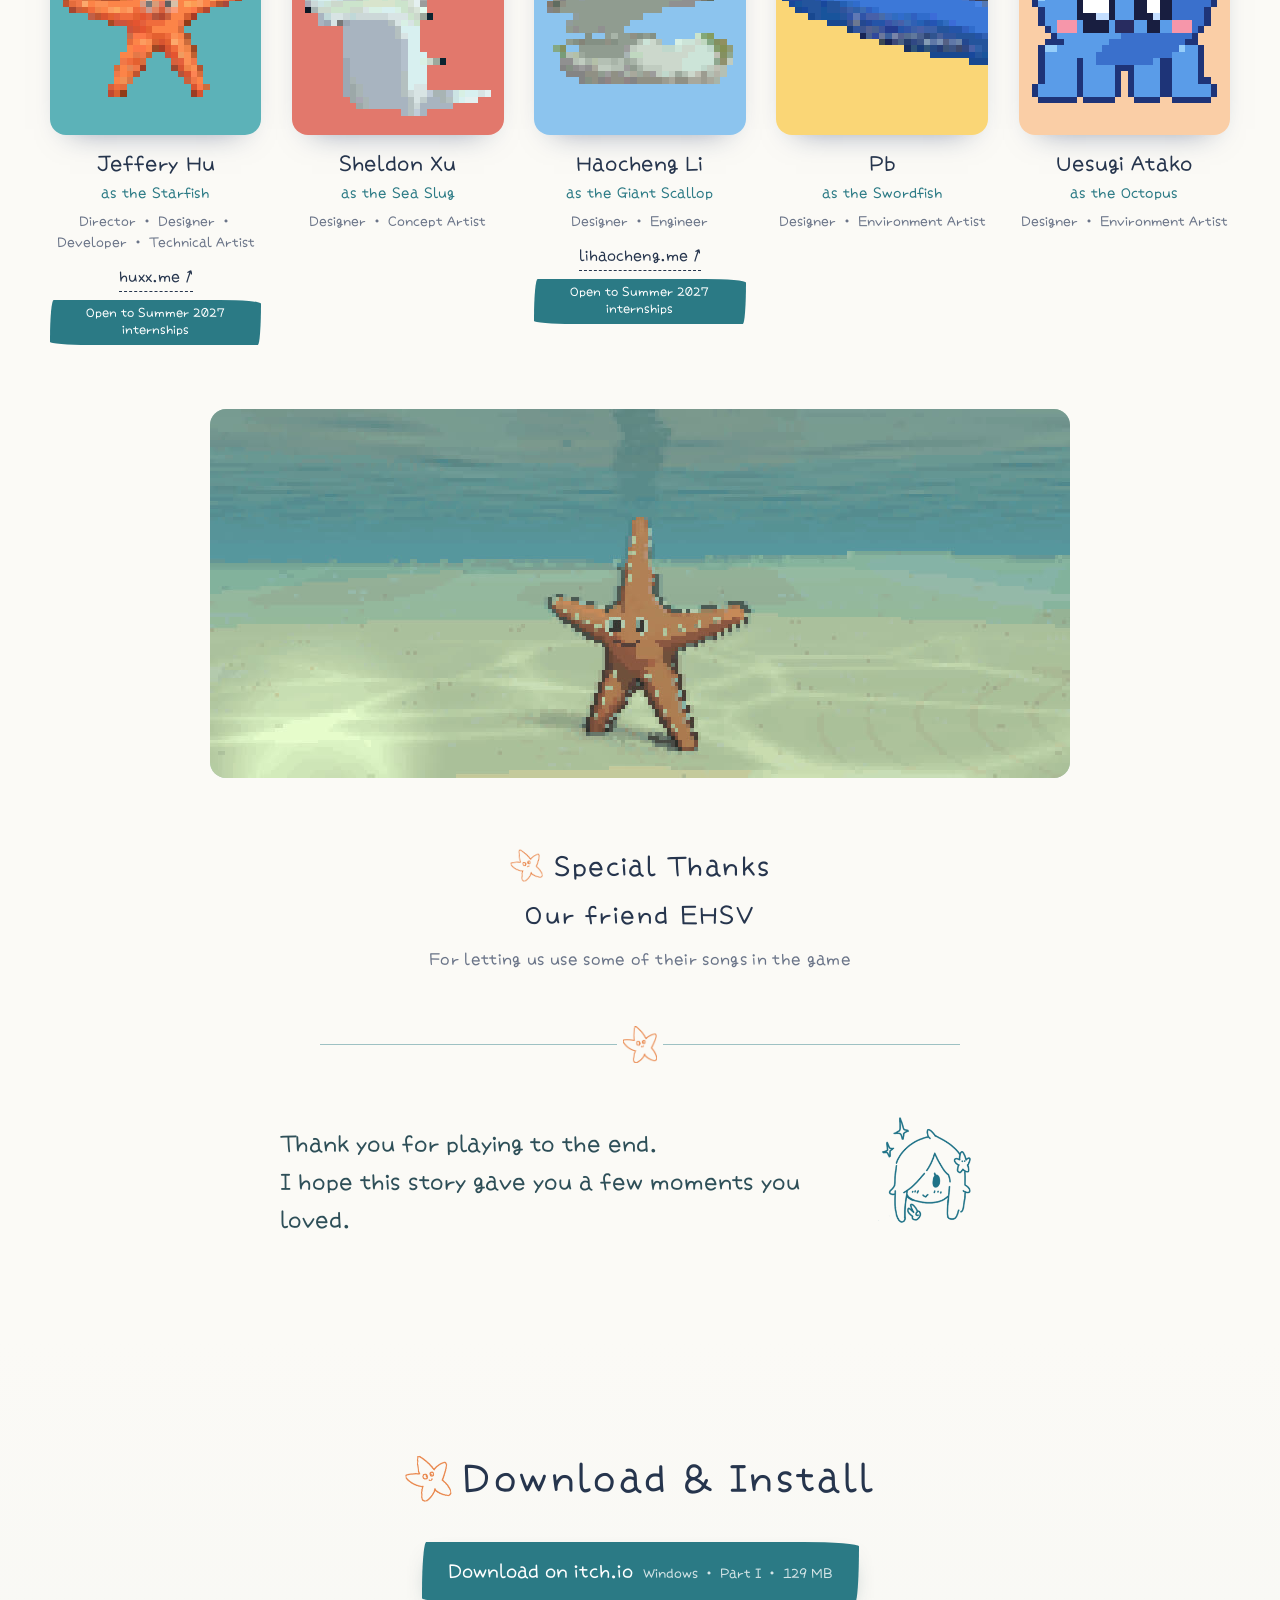
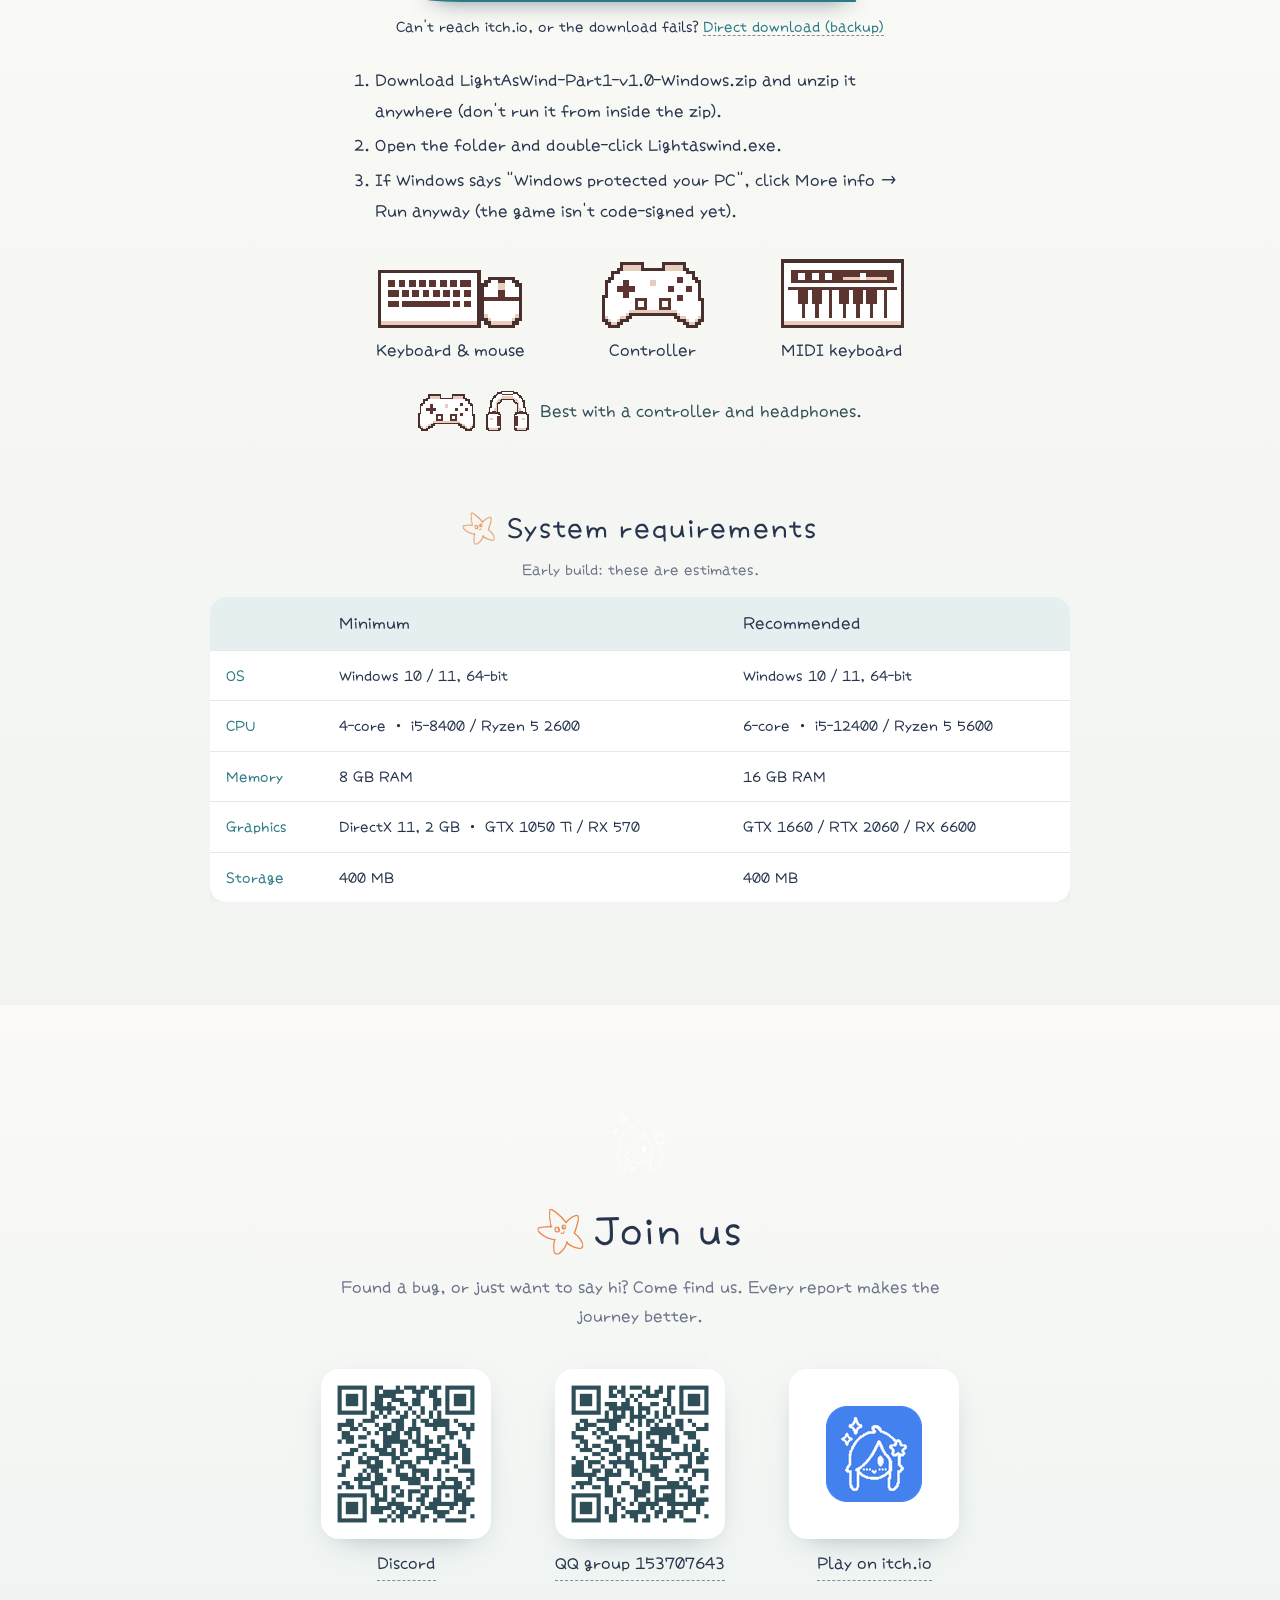
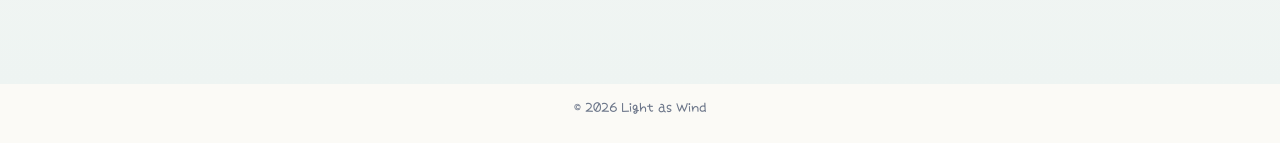
==== commit b7a8d0fb: "itch.io first with a direct backup download; Bilibili trailer for Chinese visitors - itch.io is the " ====
--- a/index.html
+++ b/index.html
@@ -50,8 +50,8 @@
     document.title = { zh: "愿此身如风", en: "Light as Wind", ja: "この身、風のごとく", ko: "이 몸 바람처럼" }[l];
   })();
 </script>
-<link rel="preload" href="/assets/fonts/xiaolai-subset.woff2?v=6" as="font" type="font/woff2" crossorigin>
-<link rel="stylesheet" href="/assets/site.css?v=11">
+<link rel="preload" href="/assets/fonts/xiaolai-subset.woff2?v=8" as="font" type="font/woff2" crossorigin>
+<link rel="stylesheet" href="/assets/site.css?v=13">
 </head>
 <body>
 <a class="skip" href="#play" data-i18n="skip">跳到正文</a>
@@ -151,11 +151,17 @@
         <div class="story-text">
           <h2 id="play-h" class="sr" data-i18n="aboutH">游戏简介</h2>
           <p class="motto" data-i18n="motto">愿此身如风，去往天空深蓝的彼方。</p>
-          <a class="itch-btn" href="https://huxxshadow.itch.io/light-as-wind" target="_blank" rel="noopener">
-            <svg class="ic" viewBox="0 0 24 24" aria-hidden="true"><path d="M4 9.6c.2-1.7.8-3.1 1.7-4.4 4.2-.5 8.4-.5 12.6 0 .9 1.3 1.5 2.7 1.7 4.4M4 9.6c.5 1.4 2.6 1.4 3.2 0 .6 1.4 2.6 1.4 3.2 0 .6 1.4 2.6 1.4 3.2 0 .6 1.4 2.6 1.4 3.2 0 .6 1.4 2.6 1.4 3.2 0M5.3 11c-.2 2.6-.1 5.2.3 7.8 4.3.5 8.6.5 12.9 0 .4-2.6.5-5.2.3-7.8M9.4 17.2c1.7.7 3.5.7 5.2 0"/><circle class="dot" cx="9.6" cy="14.2" r="1.1"/><circle class="dot" cx="14.4" cy="14.2" r="1.1"/></svg>
-            <span data-i18n="itchGo">前往 itch.io</span>
-            <svg class="arrow" viewBox="0 0 26 14" aria-hidden="true"><path d="M2 7.6c6.6-.6 13.2-.7 20-.3M17.4 2.6c1.8 1.6 3.5 3.1 5.4 4.6-1.9 1.4-3.7 3-5.5 4.6"/></svg>
-          </a>
+          <div class="cta-row">
+            <a class="itch-btn" href="https://huxxshadow.itch.io/light-as-wind" target="_blank" rel="noopener">
+              <svg class="ic" viewBox="0 0 24 24" aria-hidden="true"><path d="M4 9.6c.2-1.7.8-3.1 1.7-4.4 4.2-.5 8.4-.5 12.6 0 .9 1.3 1.5 2.7 1.7 4.4M4 9.6c.5 1.4 2.6 1.4 3.2 0 .6 1.4 2.6 1.4 3.2 0 .6 1.4 2.6 1.4 3.2 0 .6 1.4 2.6 1.4 3.2 0 .6 1.4 2.6 1.4 3.2 0M5.3 11c-.2 2.6-.1 5.2.3 7.8 4.3.5 8.6.5 12.9 0 .4-2.6.5-5.2.3-7.8M9.4 17.2c1.7.7 3.5.7 5.2 0"/><circle class="dot" cx="9.6" cy="14.2" r="1.1"/><circle class="dot" cx="14.4" cy="14.2" r="1.1"/></svg>
+              <span data-i18n="itchGo">前往 itch.io</span>
+              <svg class="arrow" viewBox="0 0 26 14" aria-hidden="true"><path d="M2 7.6c6.6-.6 13.2-.7 20-.3M17.4 2.6c1.8 1.6 3.5 3.1 5.4 4.6-1.9 1.4-3.7 3-5.5 4.6"/></svg>
+            </a>
+            <a class="mirror-btn" href="https://dl.lightaswind.com/LightAsWind-Part1-v1.0-Windows.zip" download>
+              <svg class="ic" viewBox="0 0 24 24" aria-hidden="true"><path d="M12 4.2c-.1 4.6 0 8.9.1 12.6M7.4 12.6c1.6 1.5 3.1 2.9 4.7 4.3 1.5-1.5 3-2.9 4.5-4.4M5 19.6c4.6.3 9.3.3 14 0"/></svg>
+              <span data-i18n="dlDirect">直接下载（备用）</span>
+            </a>
+          </div>
           <svg class="wave" viewBox="0 0 120 14" aria-hidden="true"><path d="M2 8c9-6 15-6 22 0s14 6 22 0 15-6 22 0 14 6 22 0 15-6 26-1"/></svg>
           <div class="poem">
             <p data-i18n="poem1">听说，海的尽头，
@@ -175,7 +181,7 @@
   <section id="trailer" class="trailer" aria-labelledby="trailer-h">
     <h2 id="trailer-h" class="sec-h star-h" data-i18n="trailerH">宣传片</h2>
     <div class="frame16">
-      <button type="button" class="trailer-play" data-yt="E369TPUjwCU" data-i18n-aria="trailerPlay" aria-label="播放宣传片（YouTube）">
+      <button type="button" class="trailer-play" data-yt="E369TPUjwCU" data-bv="BV1cS4W63Et1" data-i18n-aria="trailerPlay" aria-label="播放宣传片（YouTube）">
         <img class="pe" src="/assets/img/p1-en-1600.webp" width="1600" height="900" alt="" loading="lazy" decoding="async">
         <img class="pz" src="/assets/img/p1-zh-1600.webp" width="1600" height="900" alt="" loading="lazy" decoding="async">
         <span class="tp-icon" aria-hidden="true"><svg viewBox="0 0 24 24"><path d="M8.5 6.2v11.6c3.4-1.9 6.8-3.8 10-5.8-3.2-2-6.6-3.9-10-5.8z"/></svg></span>
@@ -212,8 +218,8 @@
   <!-- Page 5: download, install, requirements -->
   <section id="download" class="download" aria-labelledby="dl-h">
     <h2 id="dl-h" class="sec-h star-h" data-i18n="dlH">下载与安装</h2>
-    <a class="dl-btn" href="https://dl.lightaswind.com/LightAsWind-Part1-v1.0-Windows.zip" download><span data-i18n="dlBtn">下载 Windows 版</span> <small>Part I · v1.0 · 129 MB</small></a>
-    <p class="dl-alt"><a href="https://huxxshadow.itch.io/light-as-wind" target="_blank" rel="noopener" data-i18n="dlItch">也可以在 itch.io 下载 ↗</a></p>
+    <a class="dl-btn" href="https://huxxshadow.itch.io/light-as-wind" target="_blank" rel="noopener"><span data-i18n="dlBtn">在 itch.io 下载</span> <small>Windows · Part I · 129 MB</small></a>
+    <p class="dl-alt"><span data-i18n="dlAltLead">itch.io 打不开或下载失败？</span> <a href="https://dl.lightaswind.com/LightAsWind-Part1-v1.0-Windows.zip" download data-i18n="dlDirect">直接下载（备用）</a></p>
     <ol class="steps"><li data-i18n="dl1"></li><li data-i18n="dl2"></li><li data-i18n="dl3"></li></ol>
     <ul class="inputs">
       <li><img class="pixel" src="/assets/img/in-keys.png" alt=""><span data-i18n="inKey"></span></li>
@@ -249,6 +255,6 @@
   <footer class="foot">© 2026 Light as Wind</footer>
 </main>
 
-<script src="/assets/site.js?v=8" defer></script>
+<script src="/assets/site.js?v=10" defer></script>
 </body>
 </html>
--- a/assets/site.css
+++ b/assets/site.css
@@ -1,7 +1,7 @@
 /* Xiaolai (小赖字体) by LXGW, SIL OFL 1.1 — subset to the glyphs this site uses. */
 @font-face {
   font-family: "Xiaolai";
-  src: url(fonts/xiaolai-subset.woff2?v=6) format("woff2");
+  src: url(fonts/xiaolai-subset.woff2?v=8) format("woff2");
   font-weight: 400;
   font-display: swap;
 }
@@ -533,3 +533,14 @@
 .tnote { margin: 12px 0 0; font-size: 14px; color: var(--ink-soft); }
 .team .close span { white-space: pre-line; }
 .dl-alt { margin: 12px 0 0; font-size: 15px; } .dl-alt a { border-bottom: 1.5px dashed var(--line); padding-bottom: 1px; color: var(--ink-soft); }
+
+/* the itch.io button, with a quieter backup download beside it */
+.cta-row { display: flex; align-items: center; flex-wrap: wrap; gap: 12px 16px; margin-top: clamp(22px, 3.5vh, 34px); }
+.cta-row .itch-btn { margin-top: 0; }
+.mirror-btn { display: inline-flex; align-items: center; gap: 6px; padding: 7px 14px 9px 10px; font-size: 15px; color: var(--ink-soft);
+              border: 1.5px dashed var(--line); border-radius: 14px 160px 12px 150px / 150px 14px 160px 12px;
+              transition: color .2s ease, border-color .2s ease, transform .2s ease; }
+.mirror-btn .ic { width: 18px; height: 18px; filter: none; }
+.mirror-btn:hover { color: var(--ink); border-color: var(--ink); transform: rotate(-1deg); }
+.dl-alt a { color: #2b7a85; }
+@media (max-width: 899px) { .cta-row { justify-content: center; } }
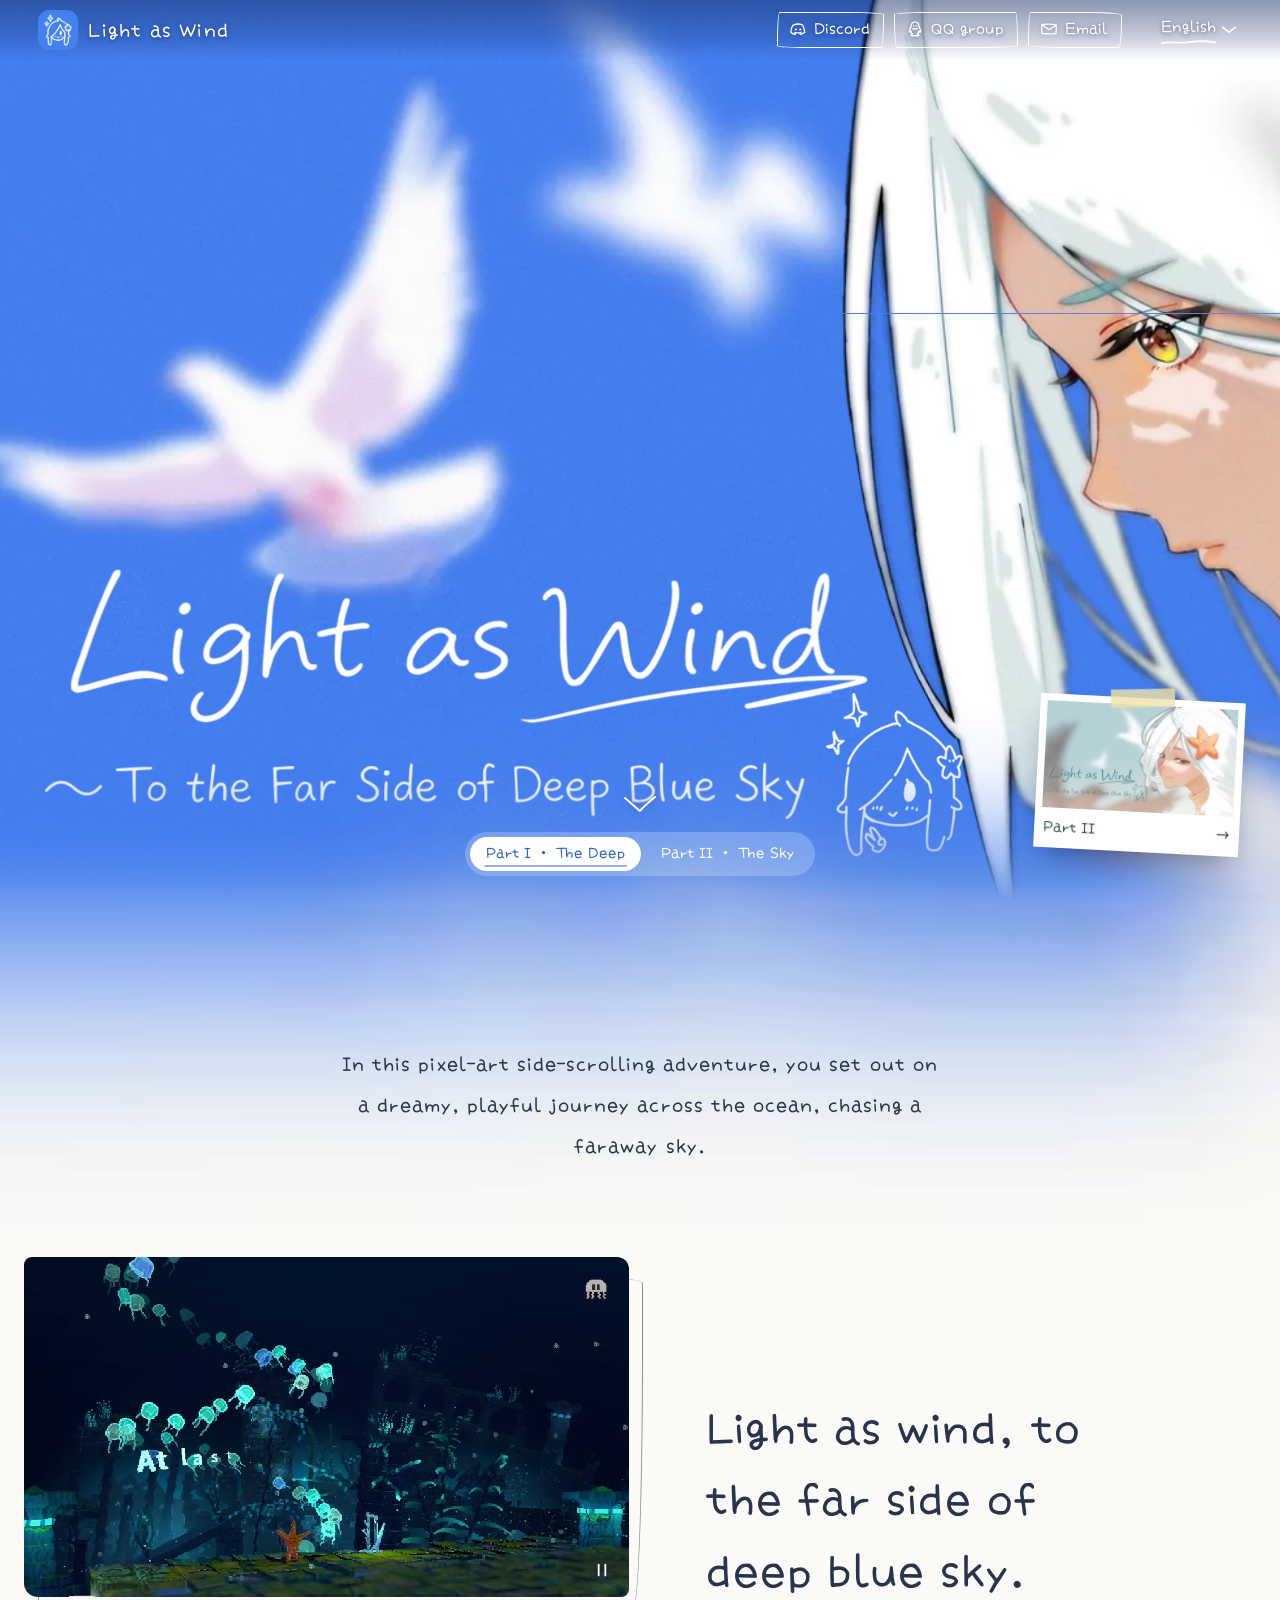
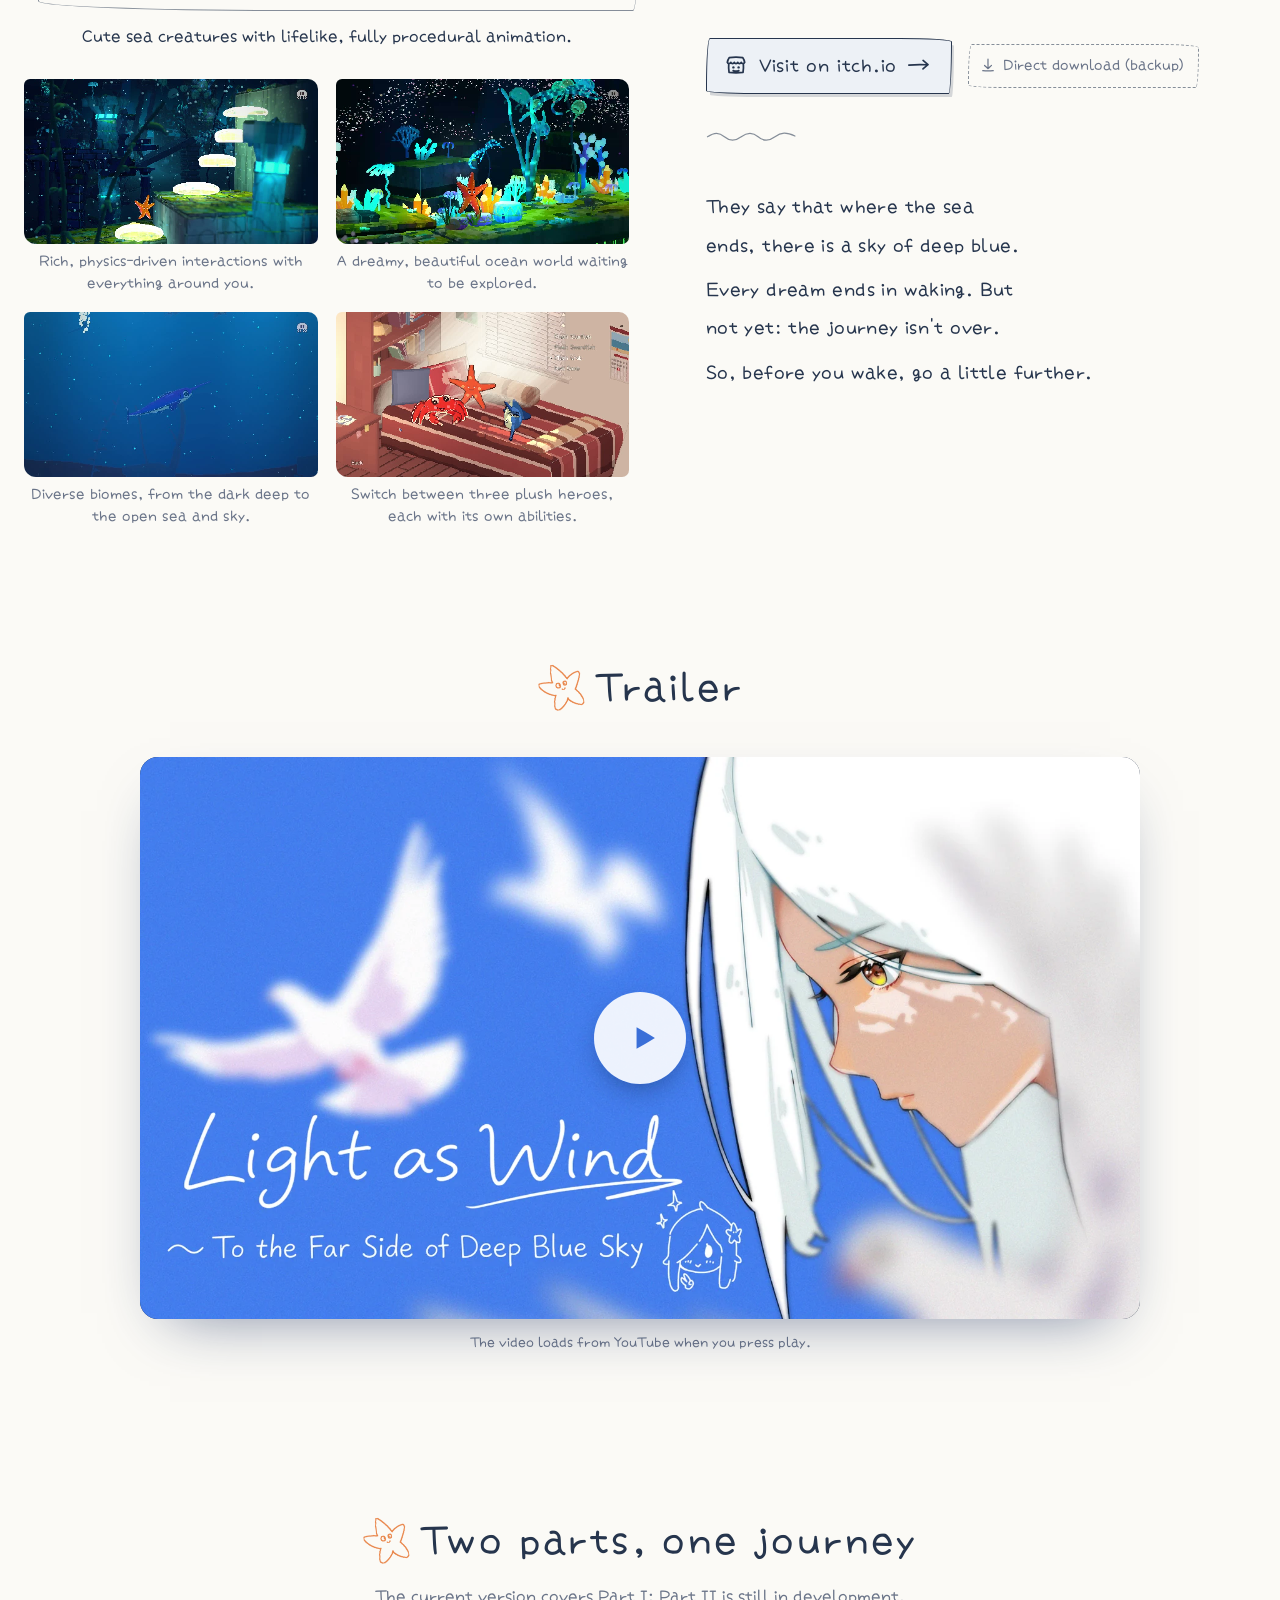
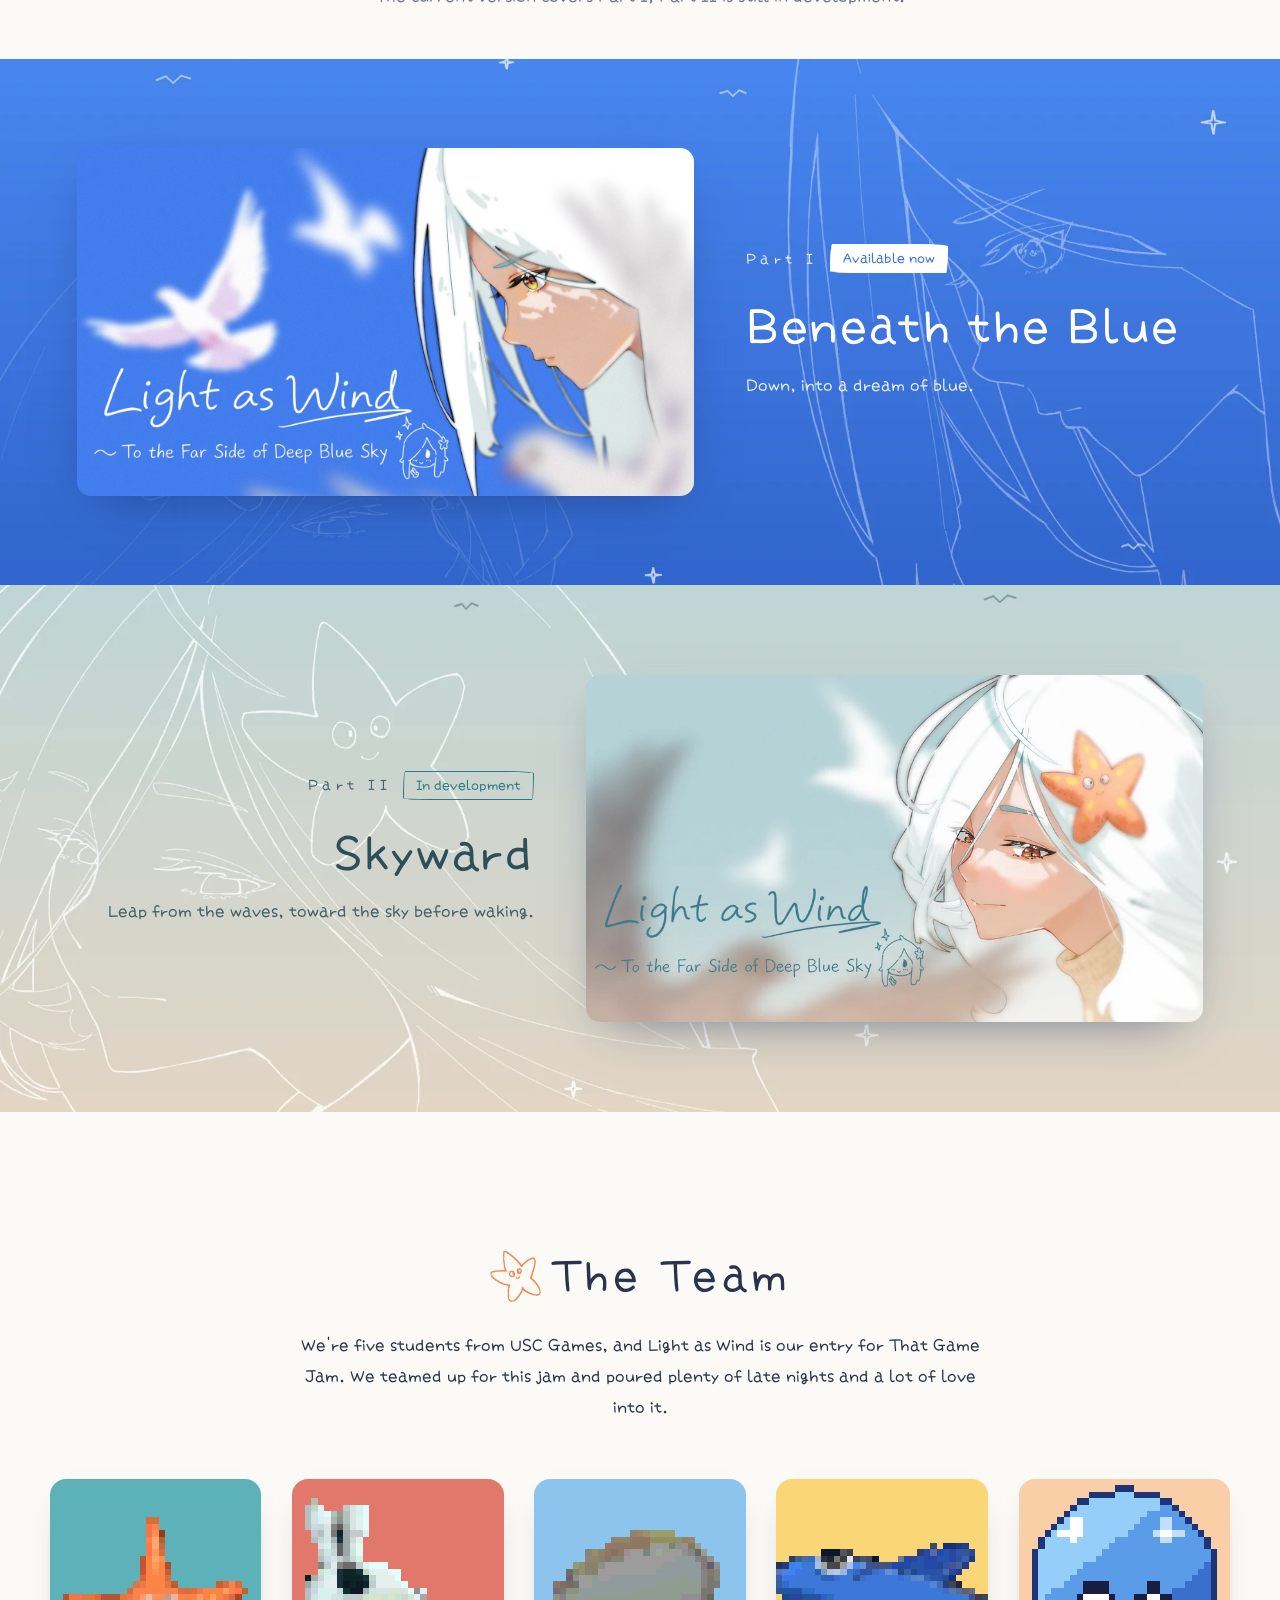
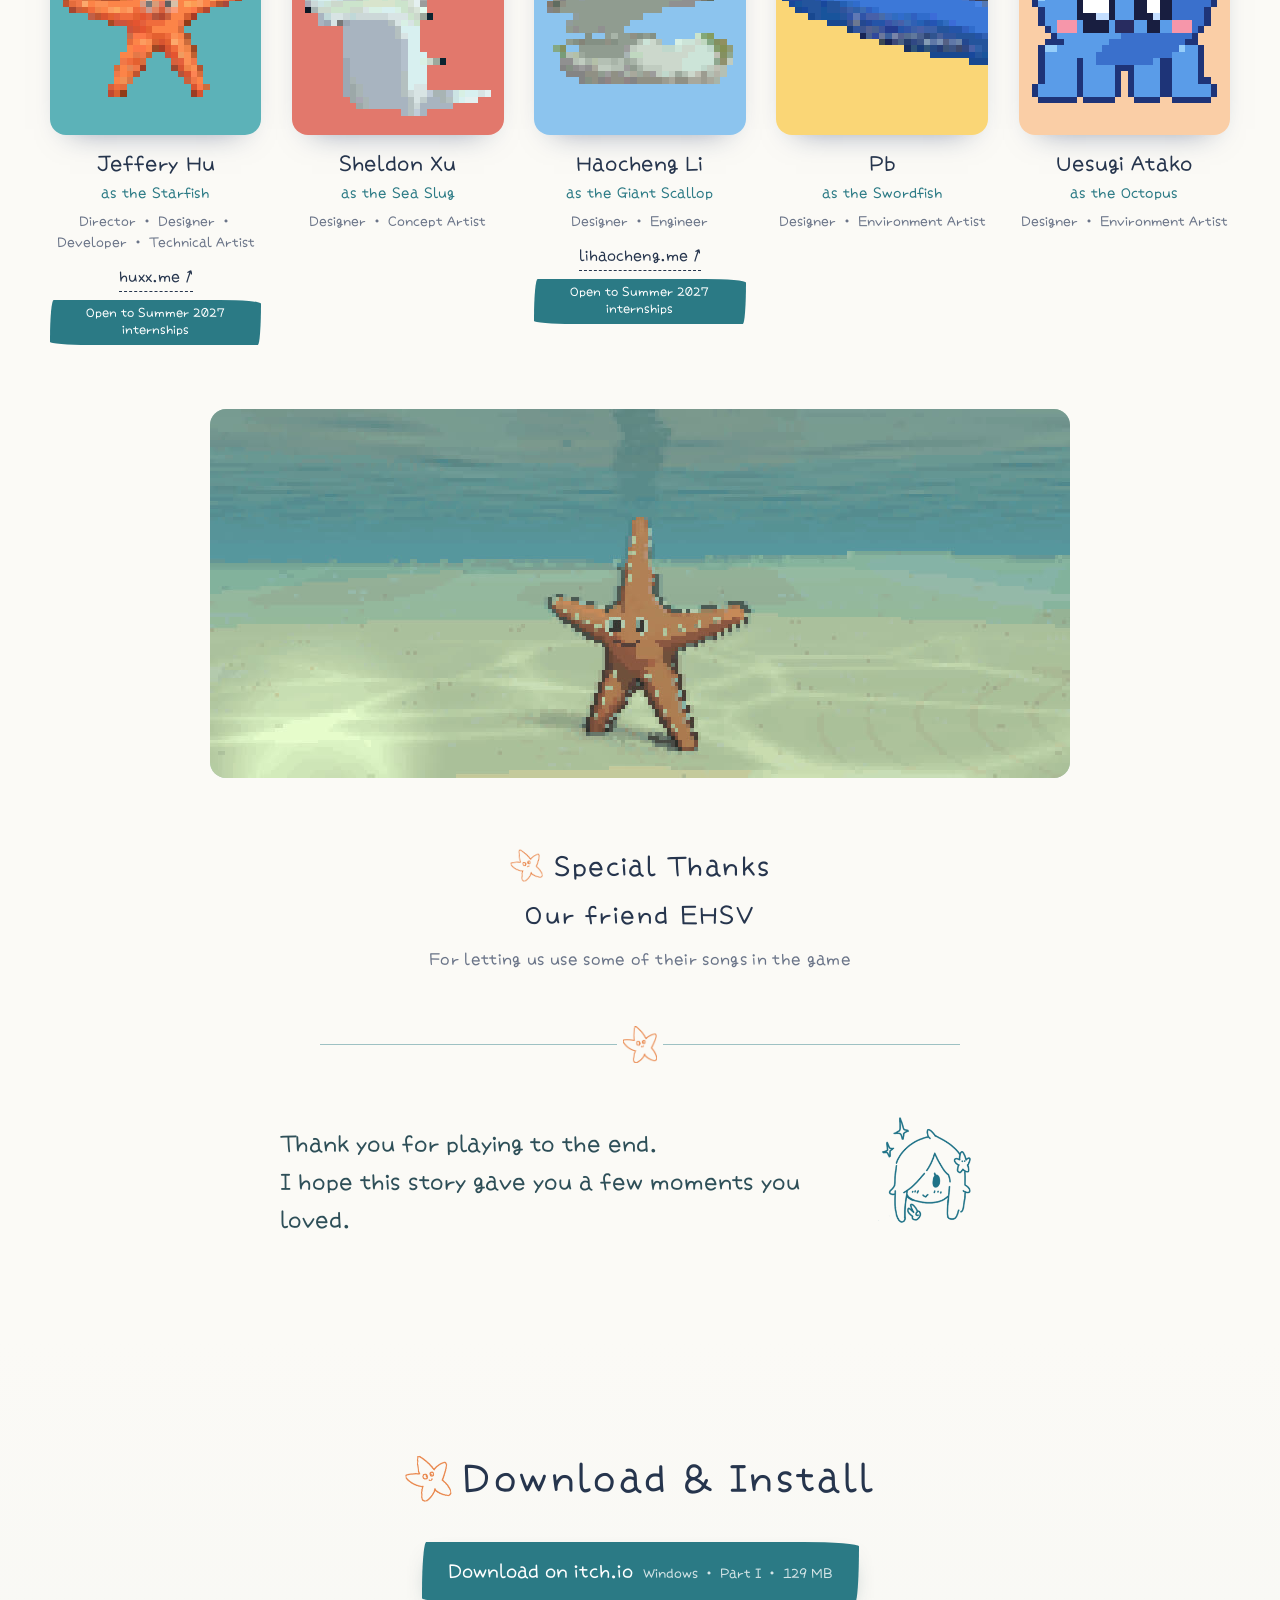
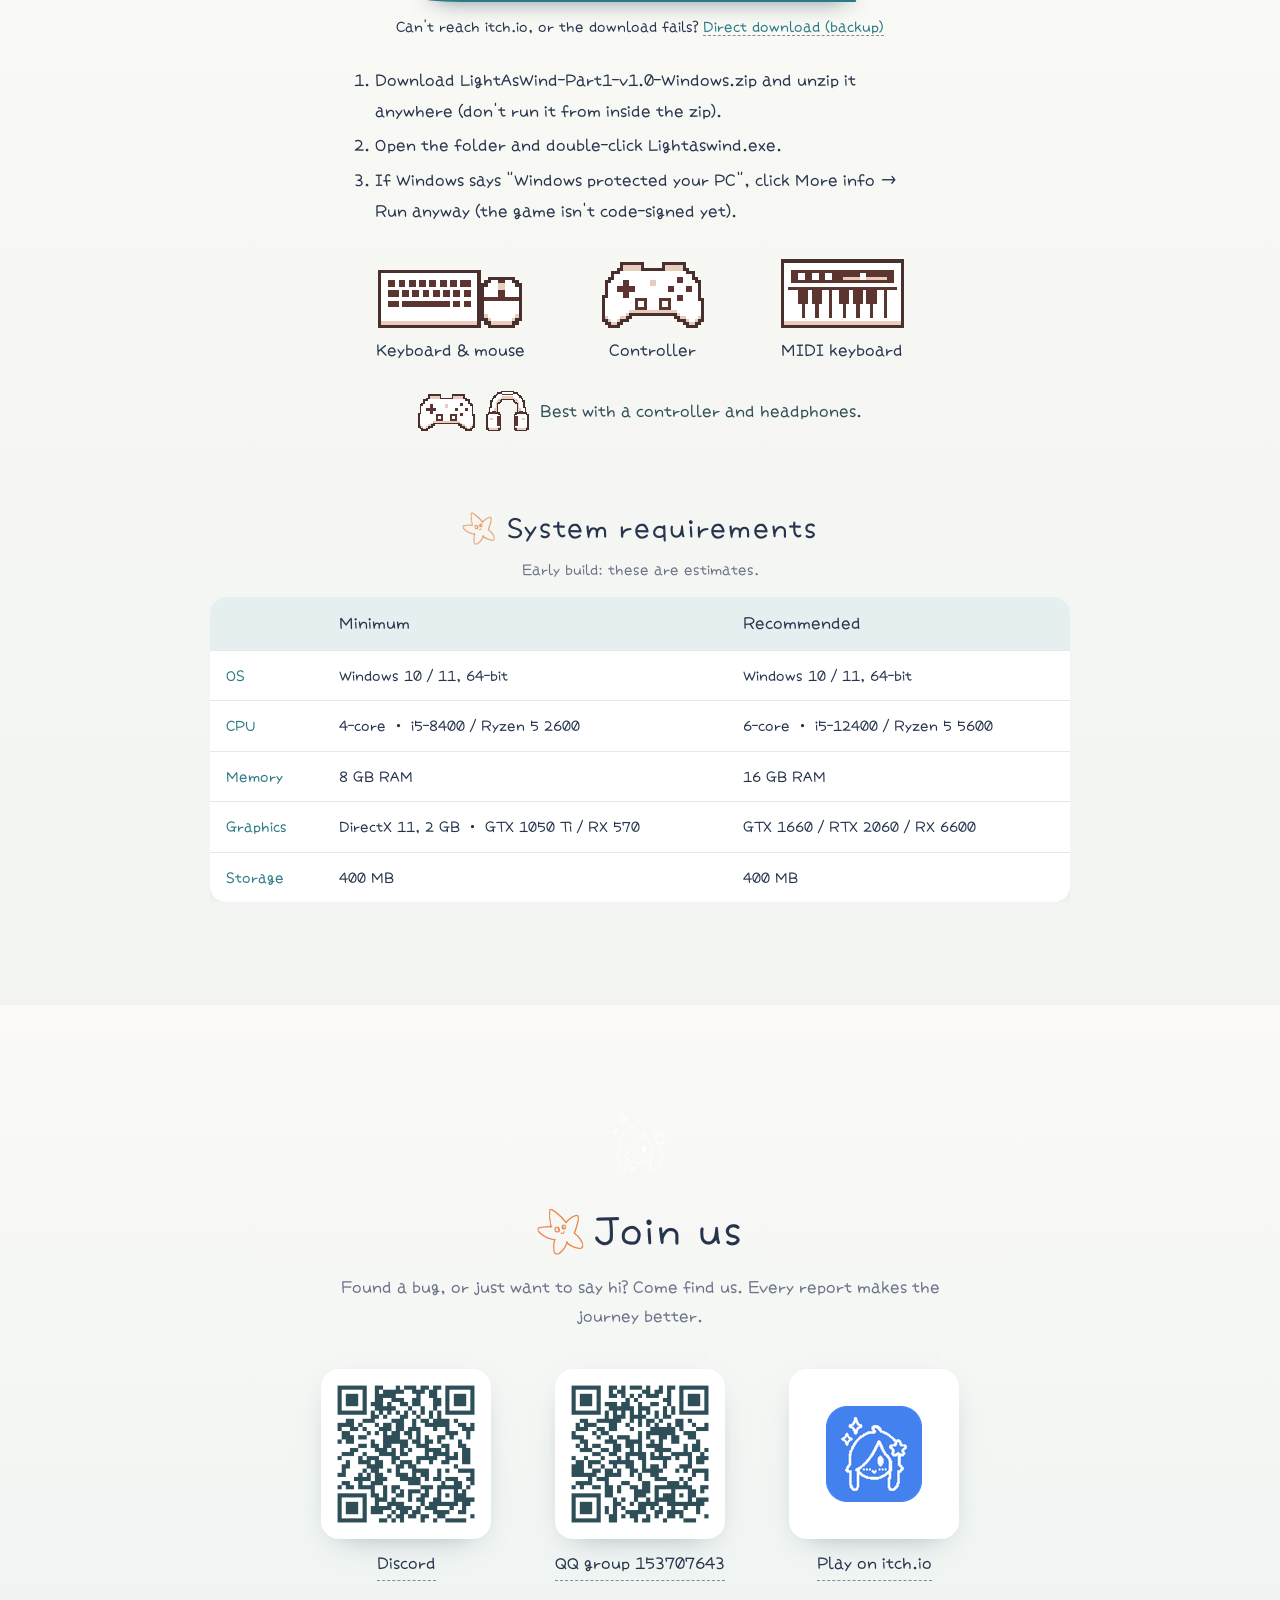
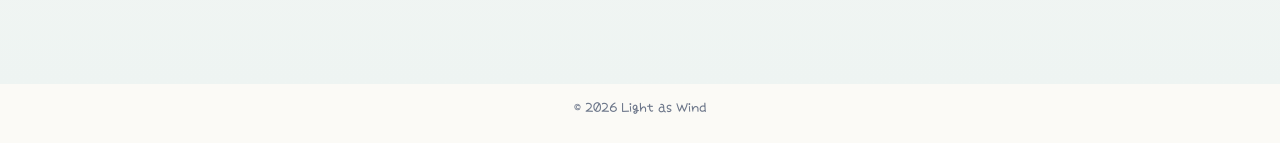
==== commit 3be6ebf1: "Hero: posters take turns, labelled Part I / Part II switch and a corner print of the other poster Co" ====
--- a/index.html
+++ b/index.html
@@ -50,8 +50,8 @@
     document.title = { zh: "愿此身如风", en: "Light as Wind", ja: "この身、風のごとく", ko: "이 몸 바람처럼" }[l];
   })();
 </script>
-<link rel="preload" href="/assets/fonts/xiaolai-subset.woff2?v=8" as="font" type="font/woff2" crossorigin>
-<link rel="stylesheet" href="/assets/site.css?v=13">
+<link rel="preload" href="/assets/fonts/xiaolai-subset.woff2?v=9" as="font" type="font/woff2" crossorigin>
+<link rel="stylesheet" href="/assets/site.css?v=14">
 </head>
 <body>
 <a class="skip" href="#play" data-i18n="skip">跳到正文</a>
@@ -113,8 +113,17 @@
         <img class="w2 t-en" src="/assets/img/hero2-words-en.webp" width="1024" height="318" alt="">
       </div>
     </div>
-    <button type="button" class="poster-switch" aria-pressed="false" data-i18n-aria="switchPoster" aria-label="换一张海报">
-      <span class="pdot"></span><span class="pdot"></span>
+    <!-- the two posters take turns on their own (site.js); the labels and the small print of the other poster switch by hand -->
+    <div class="poster-tabs" role="group" data-i18n-aria="posterTabs" aria-label="两张海报">
+      <button type="button" class="ptab" aria-pressed="true"><span data-i18n="posterTab1">Part I · 深海</span><i class="bar"></i></button>
+      <button type="button" class="ptab" aria-pressed="false"><span data-i18n="posterTab2">Part II · 天空</span><i class="bar"></i></button>
+    </div>
+    <button type="button" class="poster-peek" data-i18n-aria="switchPoster" aria-label="换一张海报">
+      <img class="pk2 t-zh" src="/assets/img/p2-zh-960.webp" width="960" height="540" alt="" loading="lazy">
+      <img class="pk2 t-en" src="/assets/img/p2-en-960.webp" width="960" height="540" alt="" loading="lazy">
+      <img class="pk1 t-zh" src="/assets/img/p1-zh-960.webp" width="960" height="540" alt="" loading="lazy">
+      <img class="pk1 t-en" src="/assets/img/p1-en-960.webp" width="960" height="540" alt="" loading="lazy">
+      <span><i class="pk2">Part II</i><i class="pk1">Part I</i> <b>→</b></span>
     </button>
     <h1 id="game-title" class="sr"><span data-i18n="title">愿此身如风</span> <span data-i18n="subtitle">～去往天空深蓝的彼方</span></h1>
     <a class="down" href="#play" data-i18n-aria="next" aria-label="下一页">
@@ -255,6 +264,6 @@
   <footer class="foot">© 2026 Light as Wind</footer>
 </main>
 
-<script src="/assets/site.js?v=10" defer></script>
+<script src="/assets/site.js?v=11" defer></script>
 </body>
 </html>
--- a/assets/site.css
+++ b/assets/site.css
@@ -1,7 +1,7 @@
 /* Xiaolai (小赖字体) by LXGW, SIL OFL 1.1 — subset to the glyphs this site uses. */
 @font-face {
   font-family: "Xiaolai";
-  src: url(fonts/xiaolai-subset.woff2?v=8) format("woff2");
+  src: url(fonts/xiaolai-subset.woff2?v=9) format("woff2");
   font-weight: 400;
   font-display: swap;
 }
@@ -376,17 +376,36 @@
 .hero.p2 .words2 img { animation: rise 1.1s .15s cubic-bezier(.2,.7,.2,1) both; }
 html.poster2 .bleed::before { background-image: url(img/bleed2.webp); }
 .hero.p2 .down { color: var(--ink); filter: none; }
-/* the switch: two hand-drawn dots, bottom right */
-.poster-switch {
-  position: absolute; z-index: 2; right: clamp(16px, 3vw, 40px); bottom: max(26px, env(safe-area-inset-bottom));
-  display: flex; gap: 10px; padding: 10px 12px; border: 0; background: rgba(255, 255, 255, .18); cursor: pointer;
-  border-radius: 999px; backdrop-filter: blur(4px);
-}
-.pdot { width: 11px; height: 11px; border-radius: 50%; border: 1.6px solid #fff; transition: background-color .3s ease, border-color .3s ease; }
-.poster-switch[aria-pressed="false"] .pdot:first-child, .poster-switch[aria-pressed="true"] .pdot:last-child { background: #fff; }
-.hero.p2 .poster-switch { background: rgba(46, 79, 88, .12); }
-.hero.p2 .pdot { border-color: #2e4f58; }
-.hero.p2 .poster-switch[aria-pressed="true"] .pdot:last-child { background: #2e4f58; }
+/* the switch: the two parts by name, bottom centre; a thin bar fills while the poster waits its turn */
+.poster-tabs { position: absolute; z-index: 3; left: 50%; bottom: max(24px, env(safe-area-inset-bottom)); transform: translateX(-50%);
+               display: flex; gap: 4px; padding: 5px; border-radius: 999px; background: rgba(255, 255, 255, .22); backdrop-filter: blur(6px); }
+.ptab { position: relative; overflow: hidden; border: 0; cursor: pointer; font: inherit; font-size: 15px; line-height: 1.2; color: #fff; background: none;
+        padding: 7px 16px 9px; border-radius: 999px; white-space: nowrap; transition: background-color .4s, color .4s; }
+.ptab[aria-pressed="true"] { background: #fff; color: #2f62c9; }
+.ptab .bar { position: absolute; left: 14px; right: 14px; bottom: 4px; height: 2px; border-radius: 2px; background: currentColor; opacity: .5;
+             transform-origin: left; transform: scaleX(0); }
+.hero.rotating .ptab[aria-pressed="true"] .bar { animation: ptfill var(--turn, 7s) linear forwards; }
+@keyframes ptfill { to { transform: scaleX(1); } }
+.hero.p2 .poster-tabs { background: rgba(46, 79, 88, .14); }
+.hero.p2 .ptab { color: #2e4f58; }
+.hero.p2 .ptab[aria-pressed="true"] { background: #2e4f58; color: #fff; }
+.hero .down { bottom: calc(max(24px, env(safe-area-inset-bottom)) + 52px); }
+/* a small print of the other poster, taped in the corner */
+.poster-peek { position: absolute; z-index: 3; right: clamp(16px, 3vw, 44px); bottom: clamp(22px, 4vw, 48px); width: clamp(150px, 16vw, 240px);
+               padding: 7px 7px 0; background: #fff; border: 0; cursor: pointer; rotate: 3deg; font: inherit; color: #2e4f58;
+               box-shadow: 0 14px 30px -12px rgba(0, 0, 0, .45); transition: rotate .4s cubic-bezier(.3, 1.6, .5, 1), translate .4s; animation: peekbob 4s ease-in-out infinite; }
+.poster-peek:hover { rotate: -1deg; translate: 0 -4px; animation-play-state: paused; }
+.poster-peek img { display: none; width: 100%; height: auto; aspect-ratio: 16 / 9; }
+.poster-peek > span { display: block; padding: 6px 2px 8px; font-size: 15px; text-align: left; }
+.poster-peek > span i { font-style: normal; display: none; }
+.poster-peek > span b { font-weight: 400; float: right; }
+.poster-peek::before { content: ""; position: absolute; left: 50%; top: -9px; width: 64px; height: 18px; margin-left: -32px; rotate: -4deg; background: rgba(240, 225, 170, .8); }
+html[data-lang="zh"] .hero:not(.p2) .poster-peek img.pk2.t-zh, html:not([data-lang="zh"]) .hero:not(.p2) .poster-peek img.pk2.t-en,
+html[data-lang="zh"] .hero.p2 .poster-peek img.pk1.t-zh, html:not([data-lang="zh"]) .hero.p2 .poster-peek img.pk1.t-en { display: block; }
+.hero:not(.p2) .poster-peek i.pk2, .hero.p2 .poster-peek i.pk1 { display: inline; }
+@keyframes peekbob { 50% { translate: 0 -5px; } }
+@media (max-width: 760px) { .poster-peek { width: 128px; padding: 5px 5px 0; bottom: calc(max(24px, env(safe-area-inset-bottom)) + 60px); }
+                            .poster-peek > span { font-size: 13px; padding: 4px 1px 6px; } .ptab { font-size: 14px; padding: 7px 13px 9px; } }
 @media (max-aspect-ratio: 1/1) {
   .sky2 { bottom: auto; height: 64%; background-size: cover; background-position: 60% top;
           background-image: image-set(url(img/hero2-bg-p-520.webp) 1x, url(img/hero2-bg-p-780.webp) 2x);
@@ -396,8 +415,10 @@
   .words2 { top: 56%; bottom: auto; padding: 0 24px; }
   .words2 img, .words2 .t-zh, .words2 .t-en { position: relative; left: auto; top: auto; margin: 0 auto; width: min(100%, 520px); }
   html.poster2 .bleed::before { background: linear-gradient(#f4f2ec, var(--paper)); }
-}
-@media (prefers-reduced-motion: reduce) { .p2only, .sky, .girl, .words { transition: none; } .hero.p2 .words2 img { animation: none; } }
+  .poster-tabs { background: rgba(255, 255, 255, .5); }
+  .ptab { color: #2f62c9; }
+}
+@media (prefers-reduced-motion: reduce) { .p2only, .sky, .girl, .words { transition: none; } .hero.p2 .words2 img, .poster-peek { animation: none; } }
 
 /* ---- Page 2: the five feature clips with their lines ---- */
 .story-art figcaption { margin-top: 6px; font-size: 15px; line-height: 1.45; color: var(--ink-soft); }
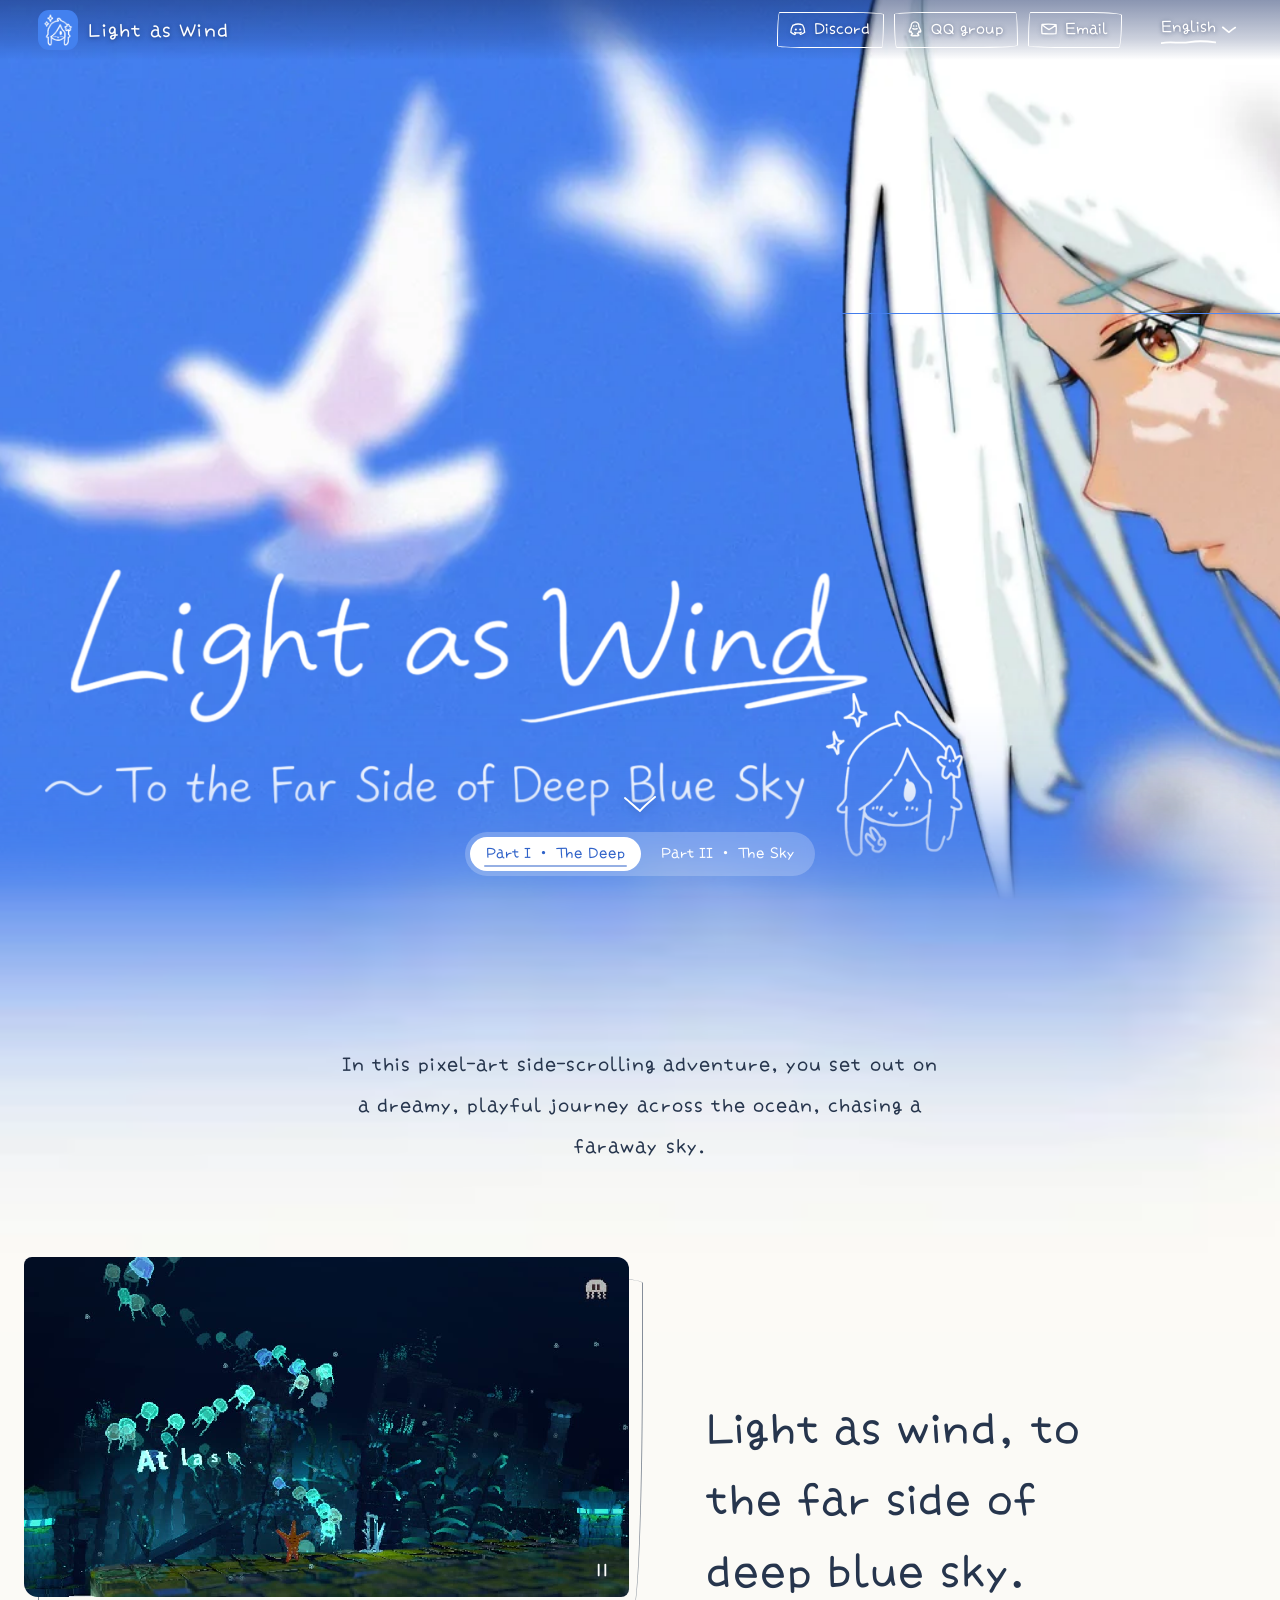
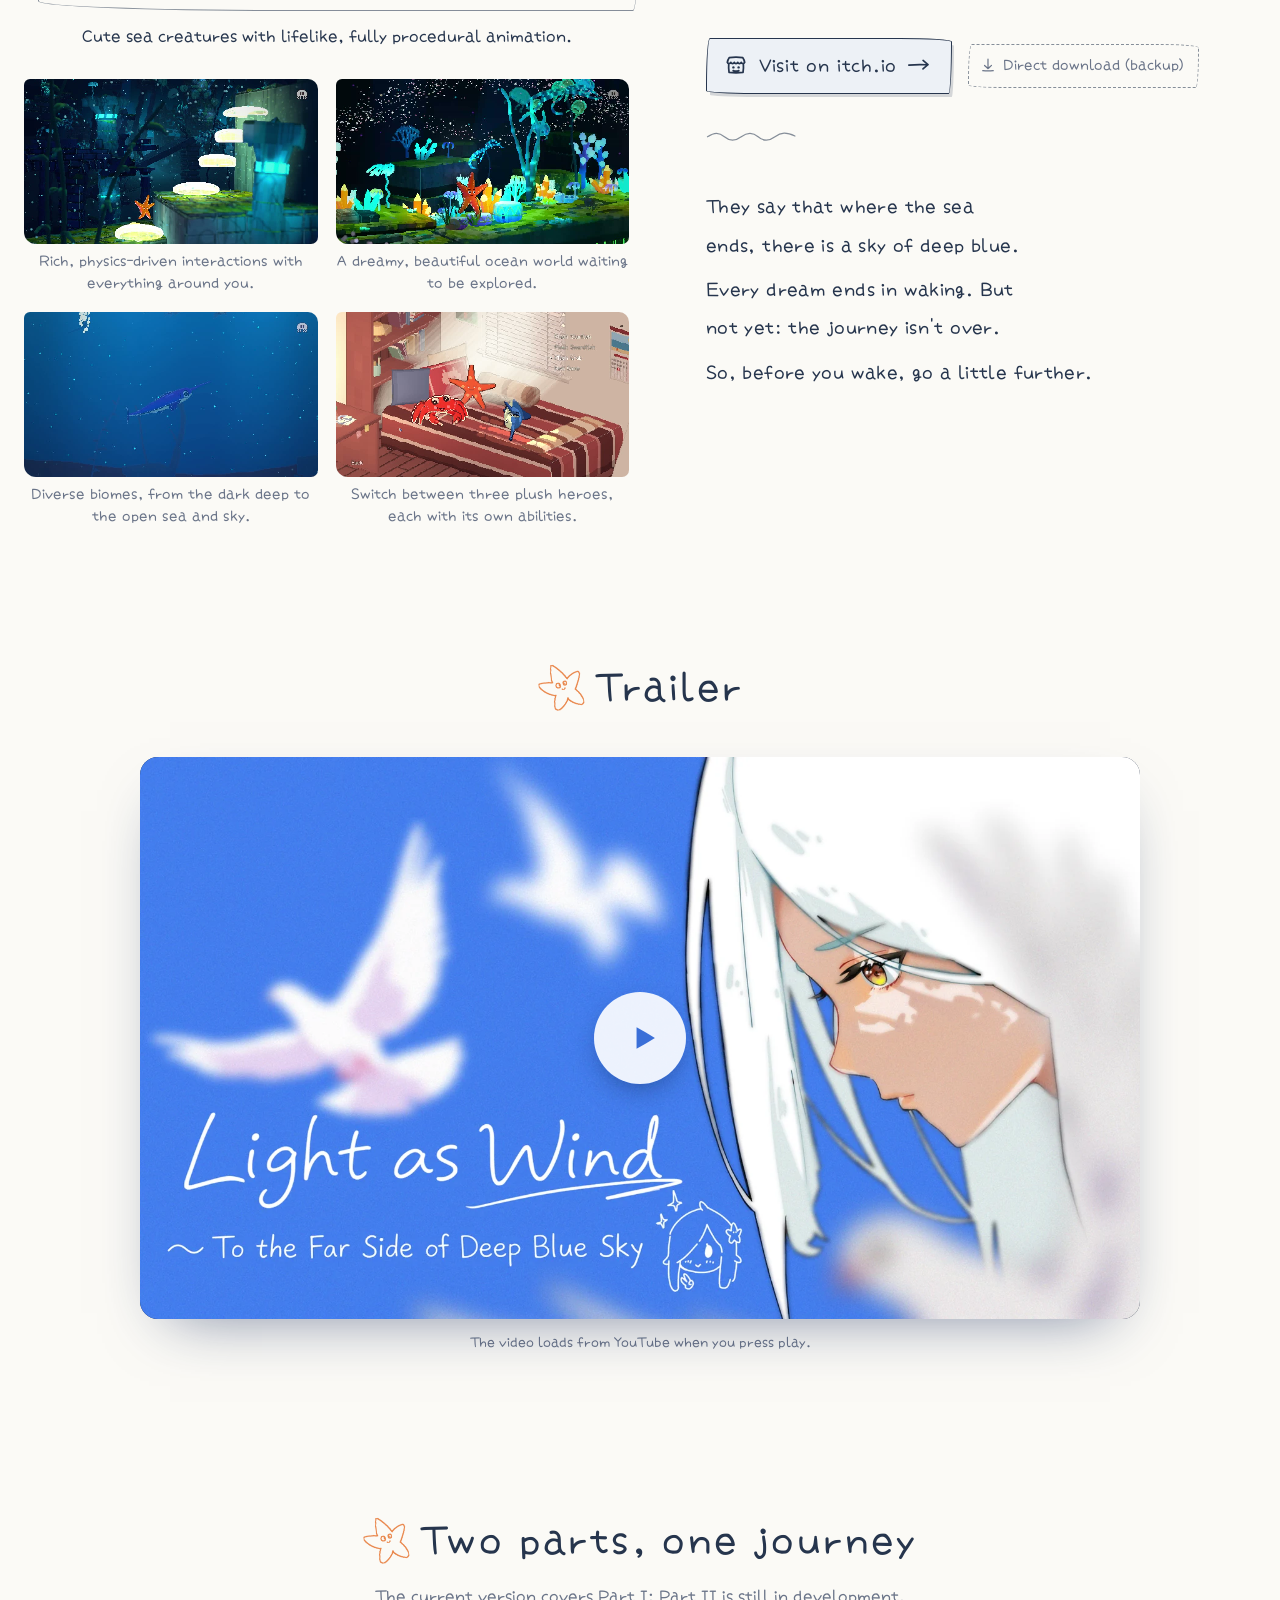
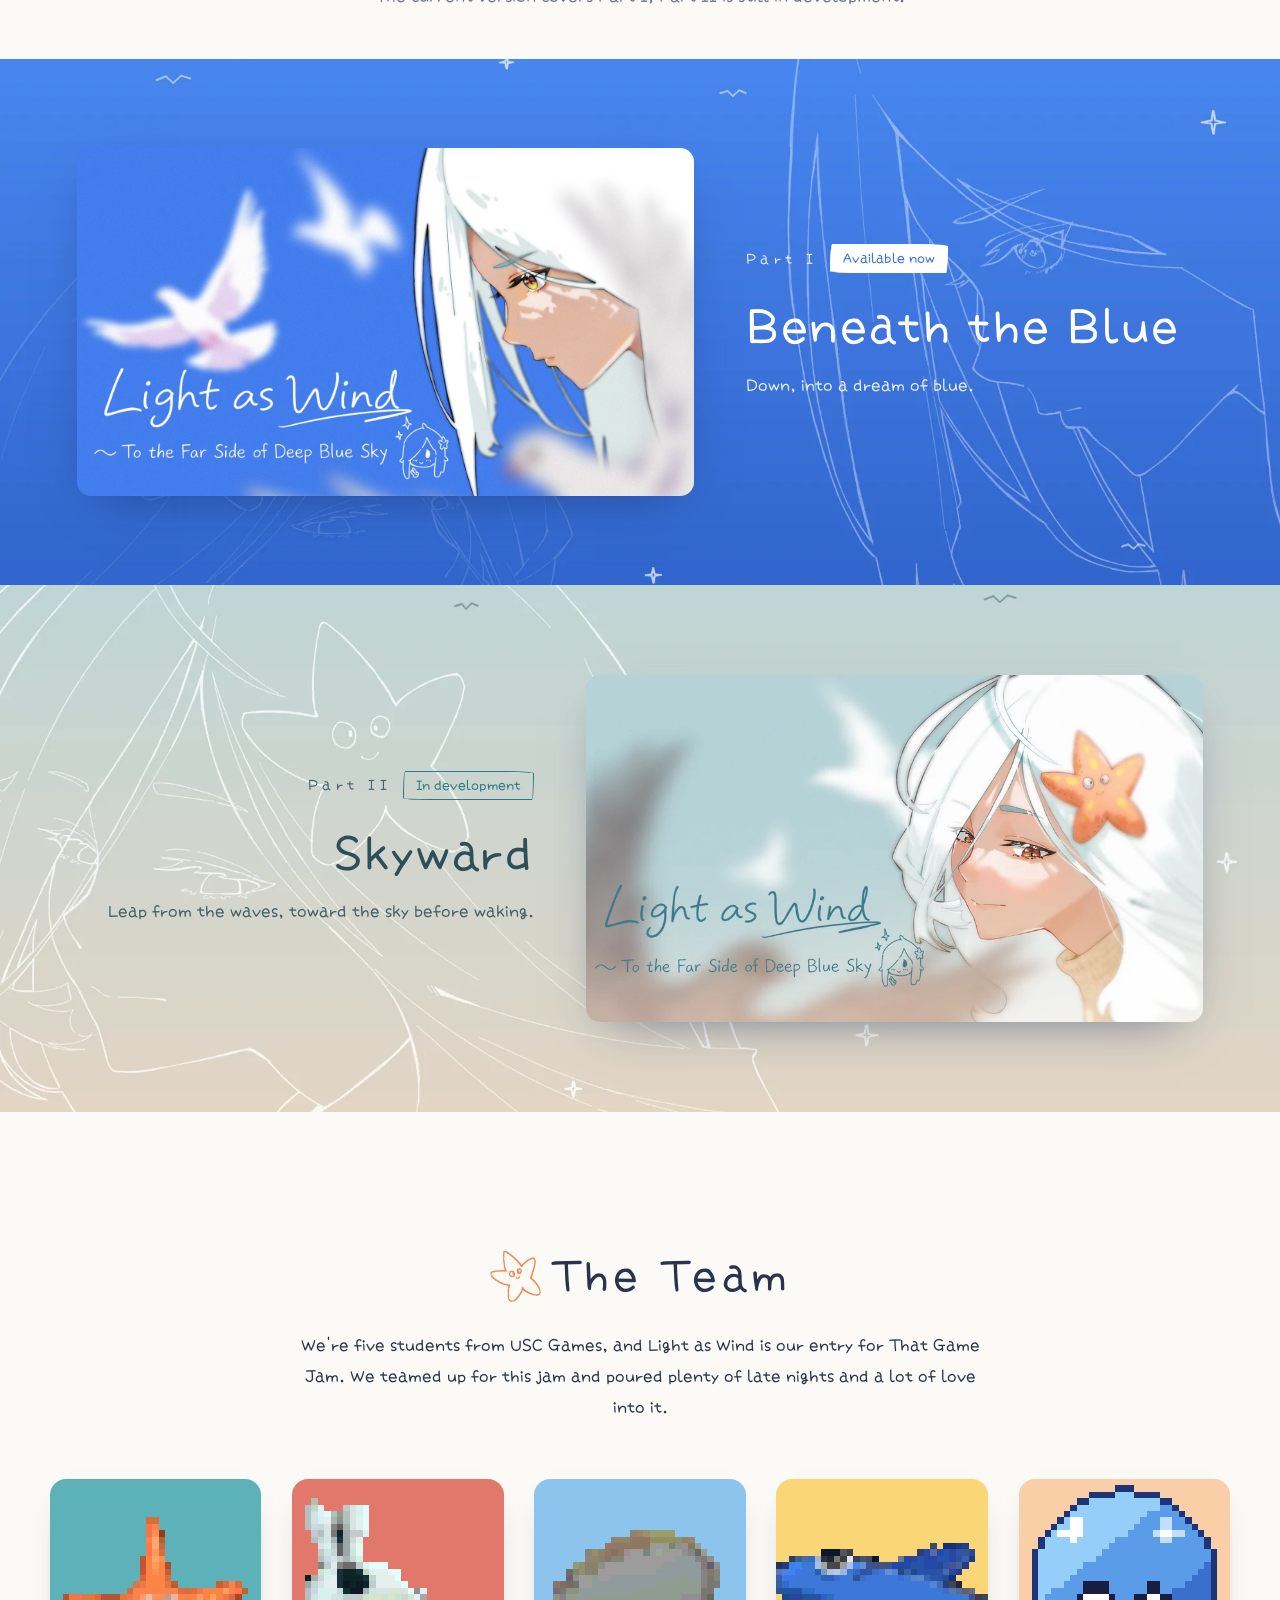
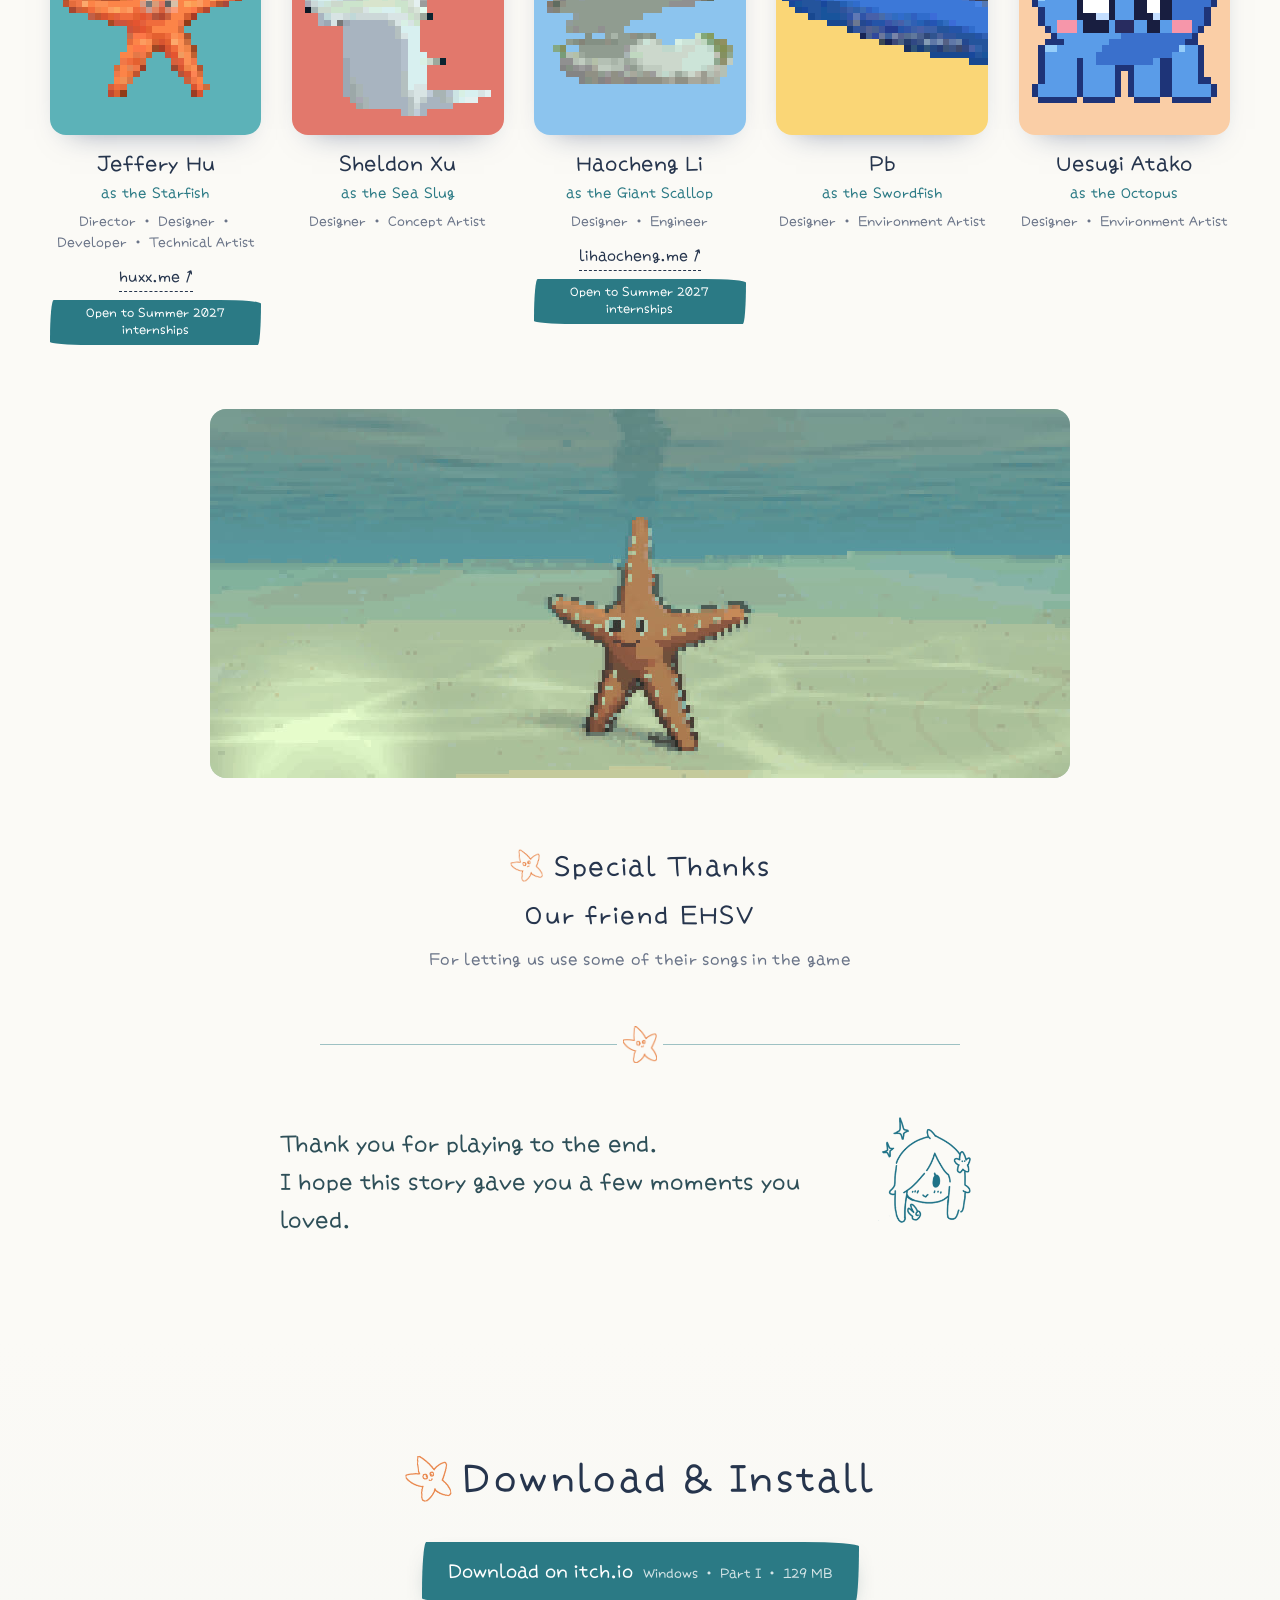
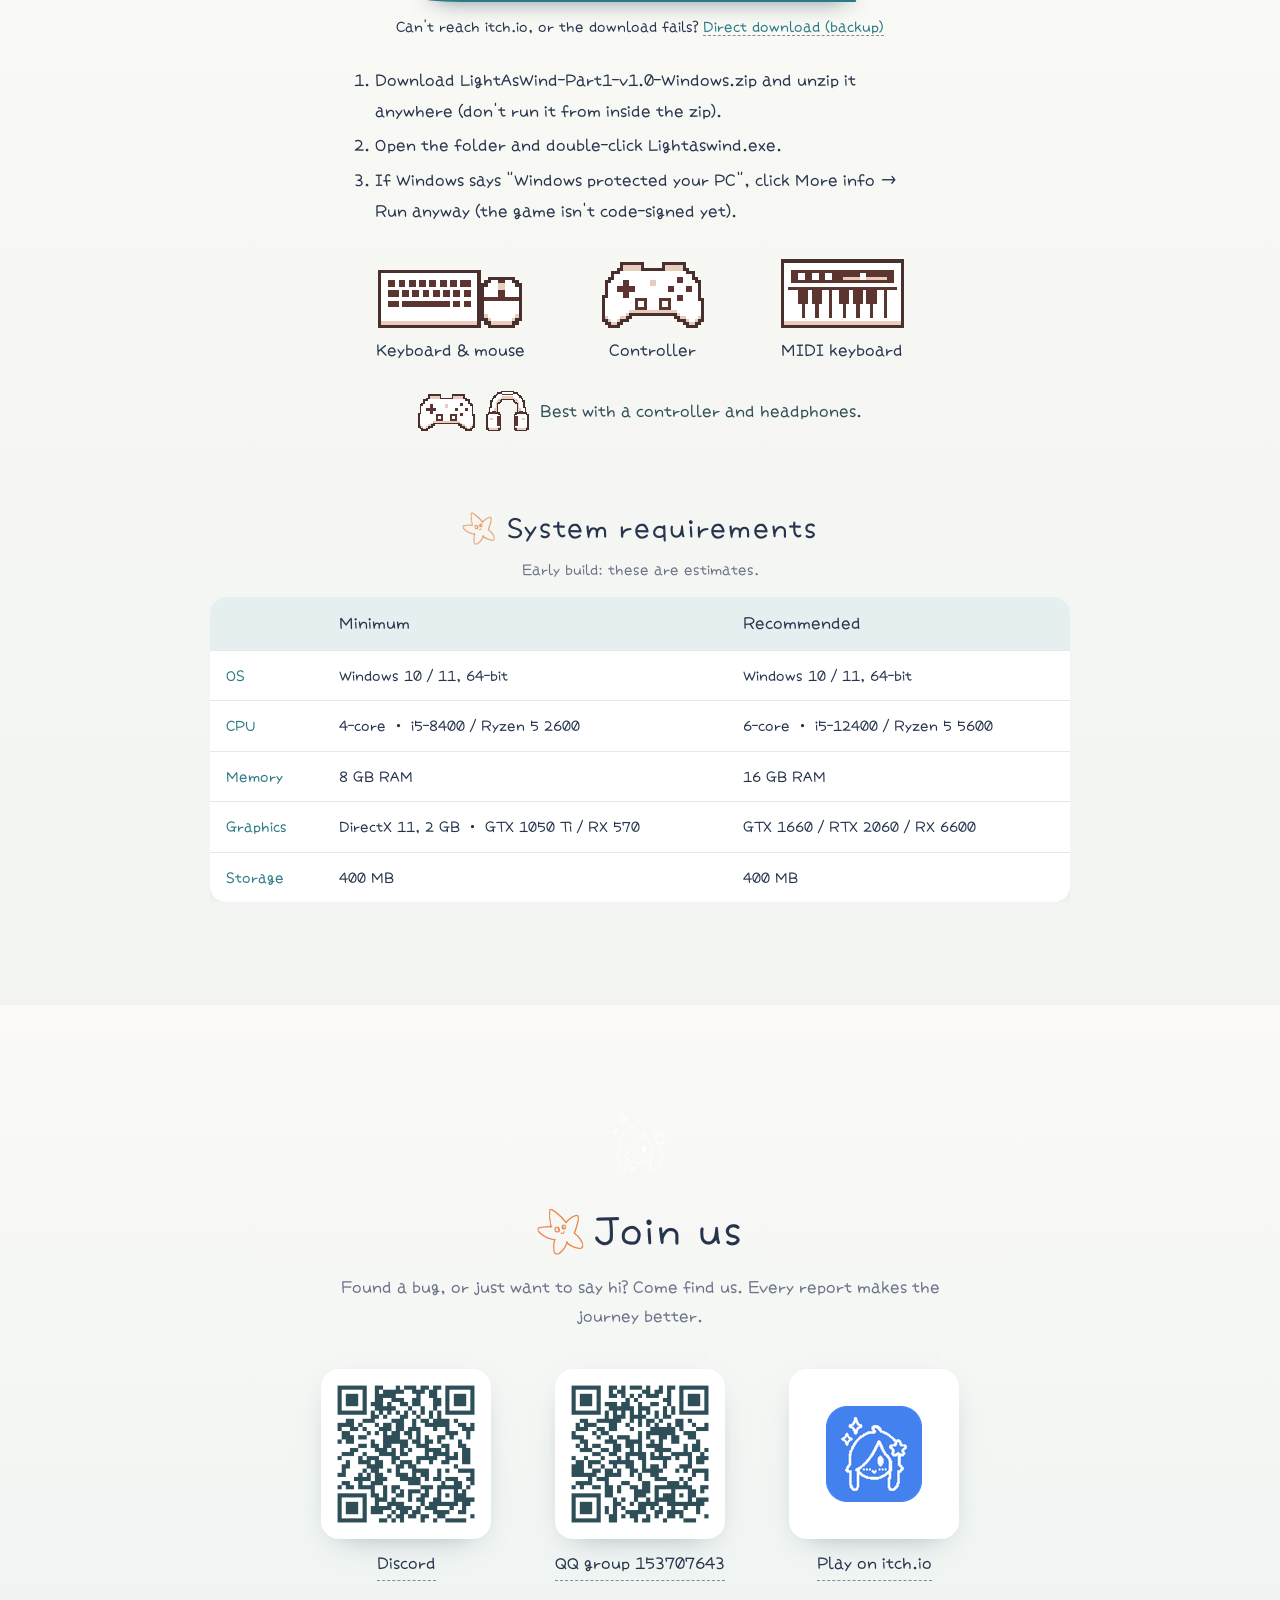
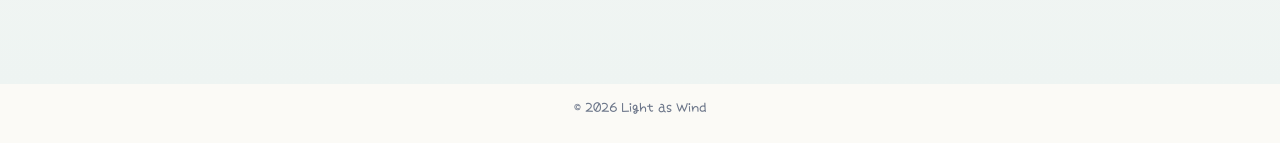
==== commit d0ce3fe9: "Hero: drop the corner print, keep the rotating posters and the Part I / Part II switch Co-Authored-B" ====
--- a/index.html
+++ b/index.html
@@ -51,7 +51,7 @@
   })();
 </script>
 <link rel="preload" href="/assets/fonts/xiaolai-subset.woff2?v=9" as="font" type="font/woff2" crossorigin>
-<link rel="stylesheet" href="/assets/site.css?v=14">
+<link rel="stylesheet" href="/assets/site.css?v=15">
 </head>
 <body>
 <a class="skip" href="#play" data-i18n="skip">跳到正文</a>
@@ -113,18 +113,11 @@
         <img class="w2 t-en" src="/assets/img/hero2-words-en.webp" width="1024" height="318" alt="">
       </div>
     </div>
-    <!-- the two posters take turns on their own (site.js); the labels and the small print of the other poster switch by hand -->
+    <!-- the two posters take turns on their own (site.js); the labels switch by hand -->
     <div class="poster-tabs" role="group" data-i18n-aria="posterTabs" aria-label="两张海报">
       <button type="button" class="ptab" aria-pressed="true"><span data-i18n="posterTab1">Part I · 深海</span><i class="bar"></i></button>
       <button type="button" class="ptab" aria-pressed="false"><span data-i18n="posterTab2">Part II · 天空</span><i class="bar"></i></button>
     </div>
-    <button type="button" class="poster-peek" data-i18n-aria="switchPoster" aria-label="换一张海报">
-      <img class="pk2 t-zh" src="/assets/img/p2-zh-960.webp" width="960" height="540" alt="" loading="lazy">
-      <img class="pk2 t-en" src="/assets/img/p2-en-960.webp" width="960" height="540" alt="" loading="lazy">
-      <img class="pk1 t-zh" src="/assets/img/p1-zh-960.webp" width="960" height="540" alt="" loading="lazy">
-      <img class="pk1 t-en" src="/assets/img/p1-en-960.webp" width="960" height="540" alt="" loading="lazy">
-      <span><i class="pk2">Part II</i><i class="pk1">Part I</i> <b>→</b></span>
-    </button>
     <h1 id="game-title" class="sr"><span data-i18n="title">愿此身如风</span> <span data-i18n="subtitle">～去往天空深蓝的彼方</span></h1>
     <a class="down" href="#play" data-i18n-aria="next" aria-label="下一页">
       <svg viewBox="0 0 40 24" aria-hidden="true"><path d="M5 6c5 4 10 9 15 13 4-5 9-9 15-14"/></svg>
@@ -264,6 +257,6 @@
   <footer class="foot">© 2026 Light as Wind</footer>
 </main>
 
-<script src="/assets/site.js?v=11" defer></script>
+<script src="/assets/site.js?v=12" defer></script>
 </body>
 </html>
--- a/assets/site.css
+++ b/assets/site.css
@@ -390,22 +390,7 @@
 .hero.p2 .ptab { color: #2e4f58; }
 .hero.p2 .ptab[aria-pressed="true"] { background: #2e4f58; color: #fff; }
 .hero .down { bottom: calc(max(24px, env(safe-area-inset-bottom)) + 52px); }
-/* a small print of the other poster, taped in the corner */
-.poster-peek { position: absolute; z-index: 3; right: clamp(16px, 3vw, 44px); bottom: clamp(22px, 4vw, 48px); width: clamp(150px, 16vw, 240px);
-               padding: 7px 7px 0; background: #fff; border: 0; cursor: pointer; rotate: 3deg; font: inherit; color: #2e4f58;
-               box-shadow: 0 14px 30px -12px rgba(0, 0, 0, .45); transition: rotate .4s cubic-bezier(.3, 1.6, .5, 1), translate .4s; animation: peekbob 4s ease-in-out infinite; }
-.poster-peek:hover { rotate: -1deg; translate: 0 -4px; animation-play-state: paused; }
-.poster-peek img { display: none; width: 100%; height: auto; aspect-ratio: 16 / 9; }
-.poster-peek > span { display: block; padding: 6px 2px 8px; font-size: 15px; text-align: left; }
-.poster-peek > span i { font-style: normal; display: none; }
-.poster-peek > span b { font-weight: 400; float: right; }
-.poster-peek::before { content: ""; position: absolute; left: 50%; top: -9px; width: 64px; height: 18px; margin-left: -32px; rotate: -4deg; background: rgba(240, 225, 170, .8); }
-html[data-lang="zh"] .hero:not(.p2) .poster-peek img.pk2.t-zh, html:not([data-lang="zh"]) .hero:not(.p2) .poster-peek img.pk2.t-en,
-html[data-lang="zh"] .hero.p2 .poster-peek img.pk1.t-zh, html:not([data-lang="zh"]) .hero.p2 .poster-peek img.pk1.t-en { display: block; }
-.hero:not(.p2) .poster-peek i.pk2, .hero.p2 .poster-peek i.pk1 { display: inline; }
-@keyframes peekbob { 50% { translate: 0 -5px; } }
-@media (max-width: 760px) { .poster-peek { width: 128px; padding: 5px 5px 0; bottom: calc(max(24px, env(safe-area-inset-bottom)) + 60px); }
-                            .poster-peek > span { font-size: 13px; padding: 4px 1px 6px; } .ptab { font-size: 14px; padding: 7px 13px 9px; } }
+@media (max-width: 760px) { .ptab { font-size: 14px; padding: 7px 13px 9px; } }
 @media (max-aspect-ratio: 1/1) {
   .sky2 { bottom: auto; height: 64%; background-size: cover; background-position: 60% top;
           background-image: image-set(url(img/hero2-bg-p-520.webp) 1x, url(img/hero2-bg-p-780.webp) 2x);
@@ -418,7 +403,7 @@
   .poster-tabs { background: rgba(255, 255, 255, .5); }
   .ptab { color: #2f62c9; }
 }
-@media (prefers-reduced-motion: reduce) { .p2only, .sky, .girl, .words { transition: none; } .hero.p2 .words2 img, .poster-peek { animation: none; } }
+@media (prefers-reduced-motion: reduce) { .p2only, .sky, .girl, .words { transition: none; } .hero.p2 .words2 img { animation: none; } }
 
 /* ---- Page 2: the five feature clips with their lines ---- */
 .story-art figcaption { margin-top: 6px; font-size: 15px; line-height: 1.45; color: var(--ink-soft); }
